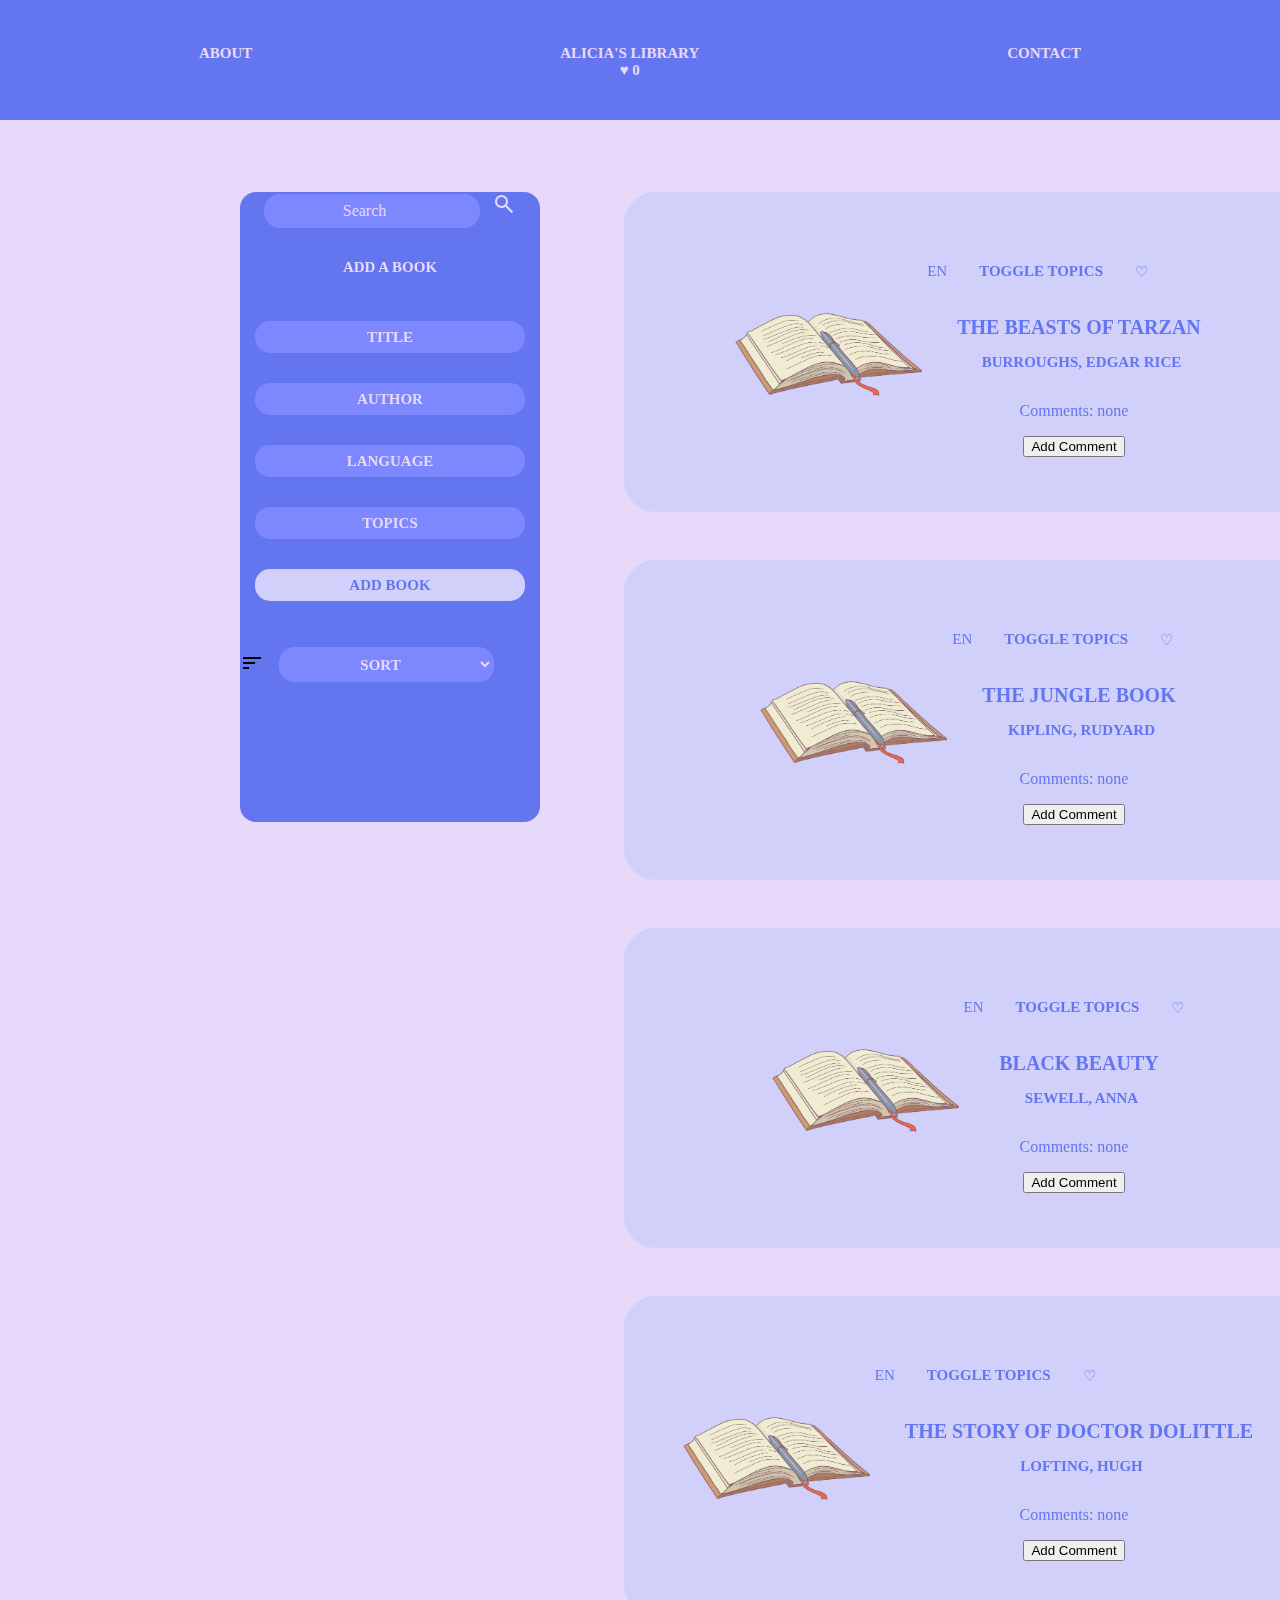
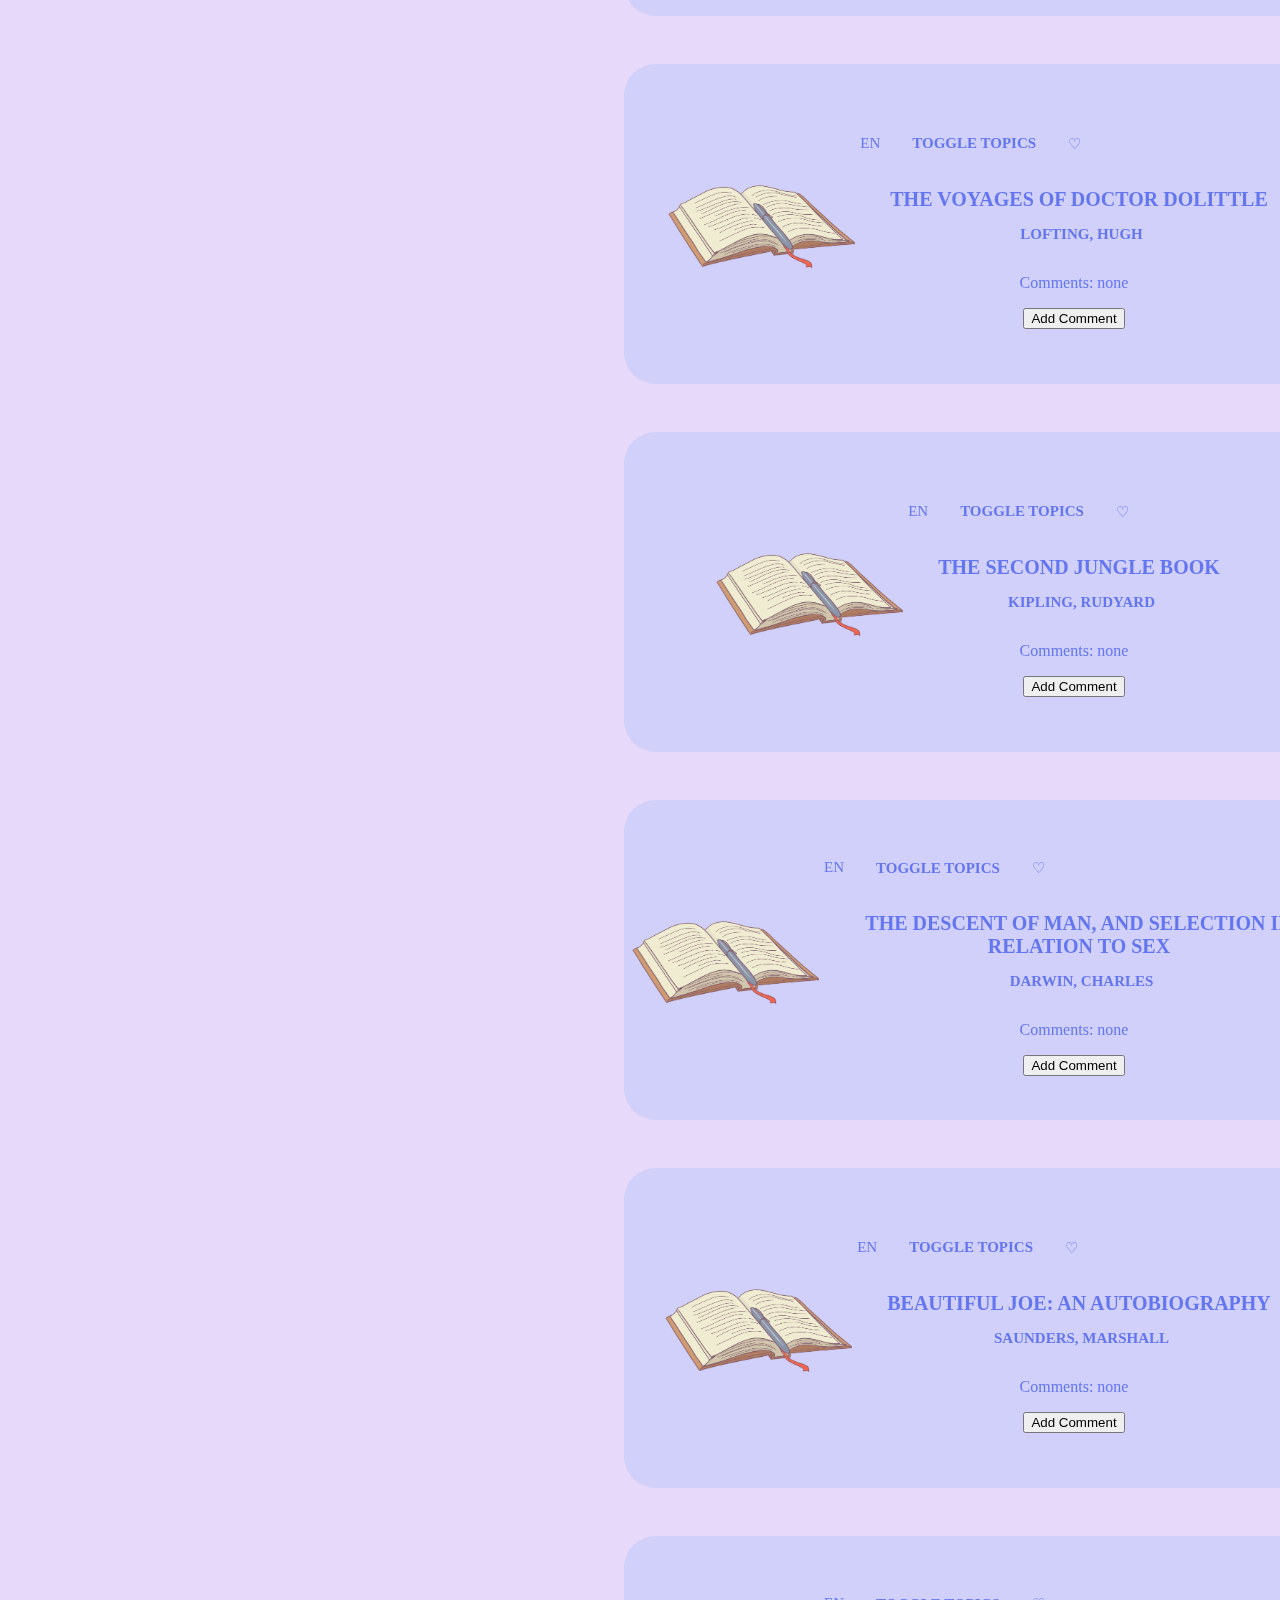
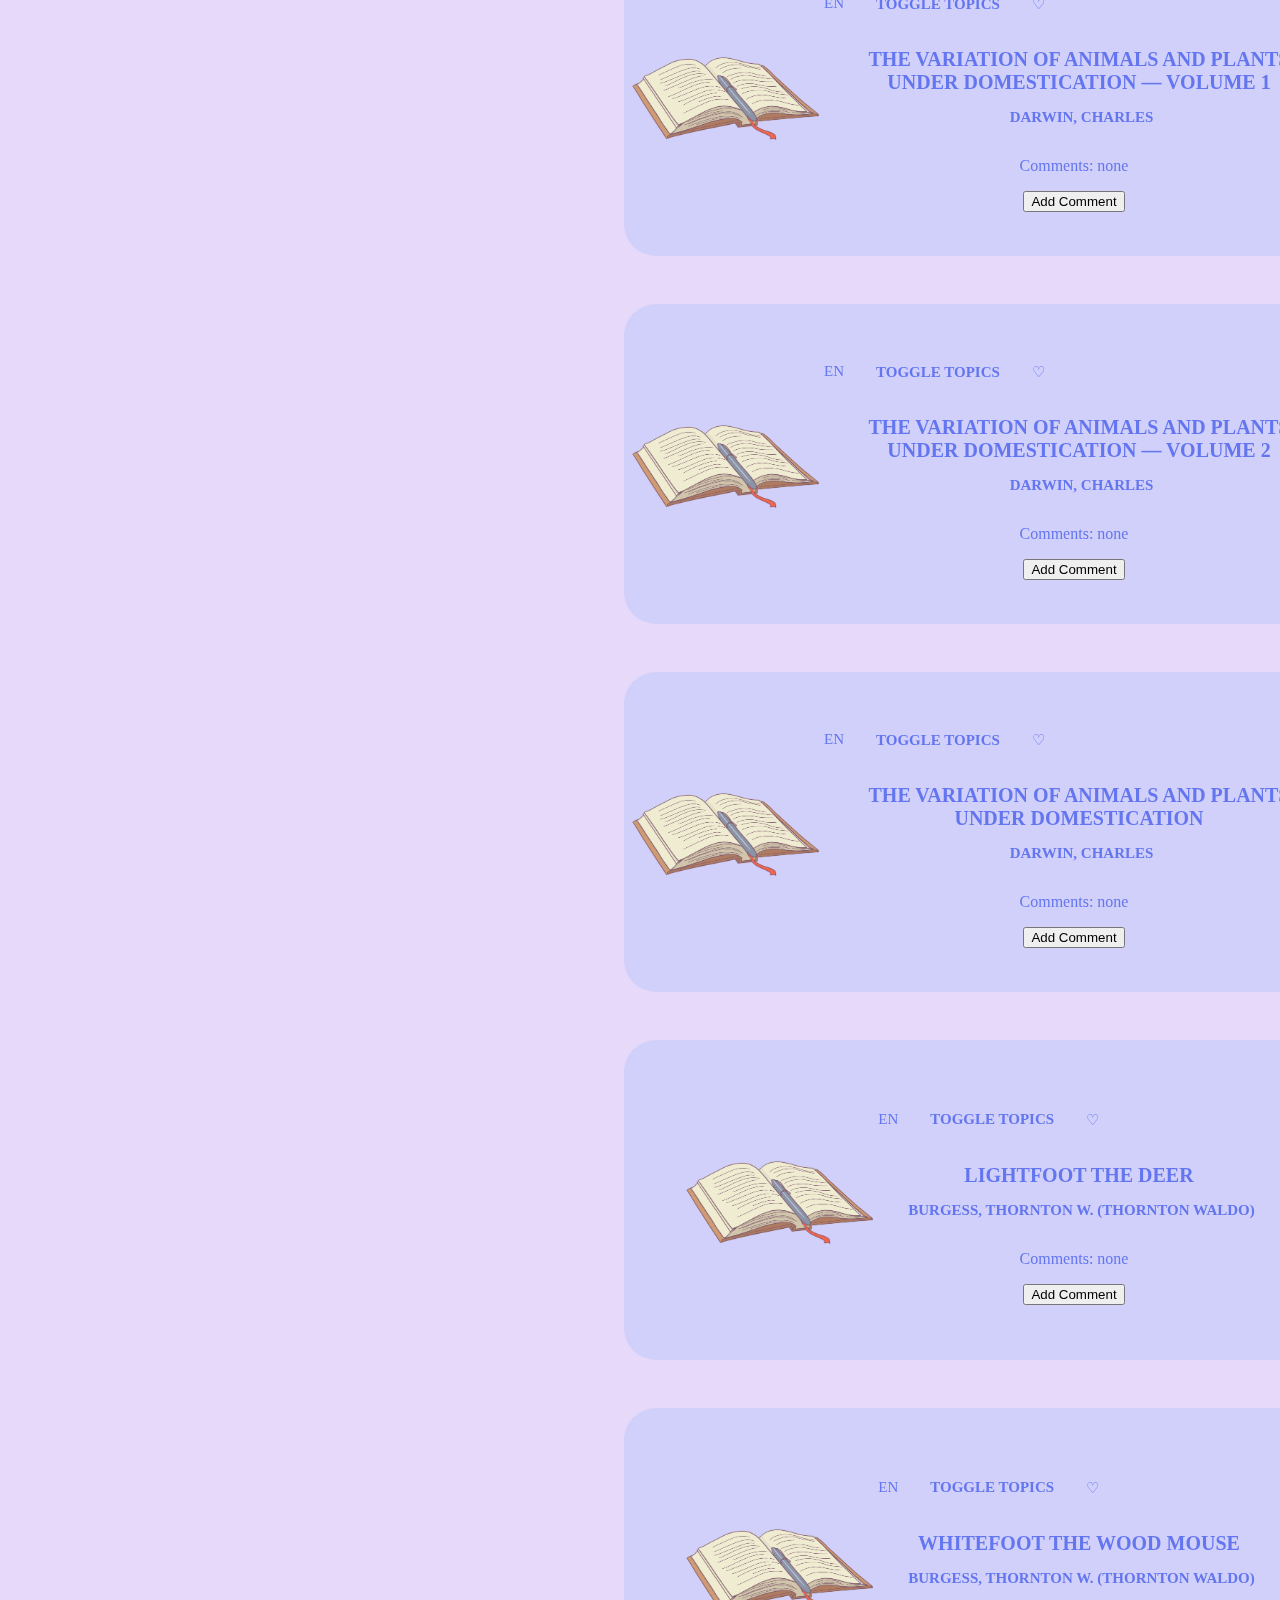
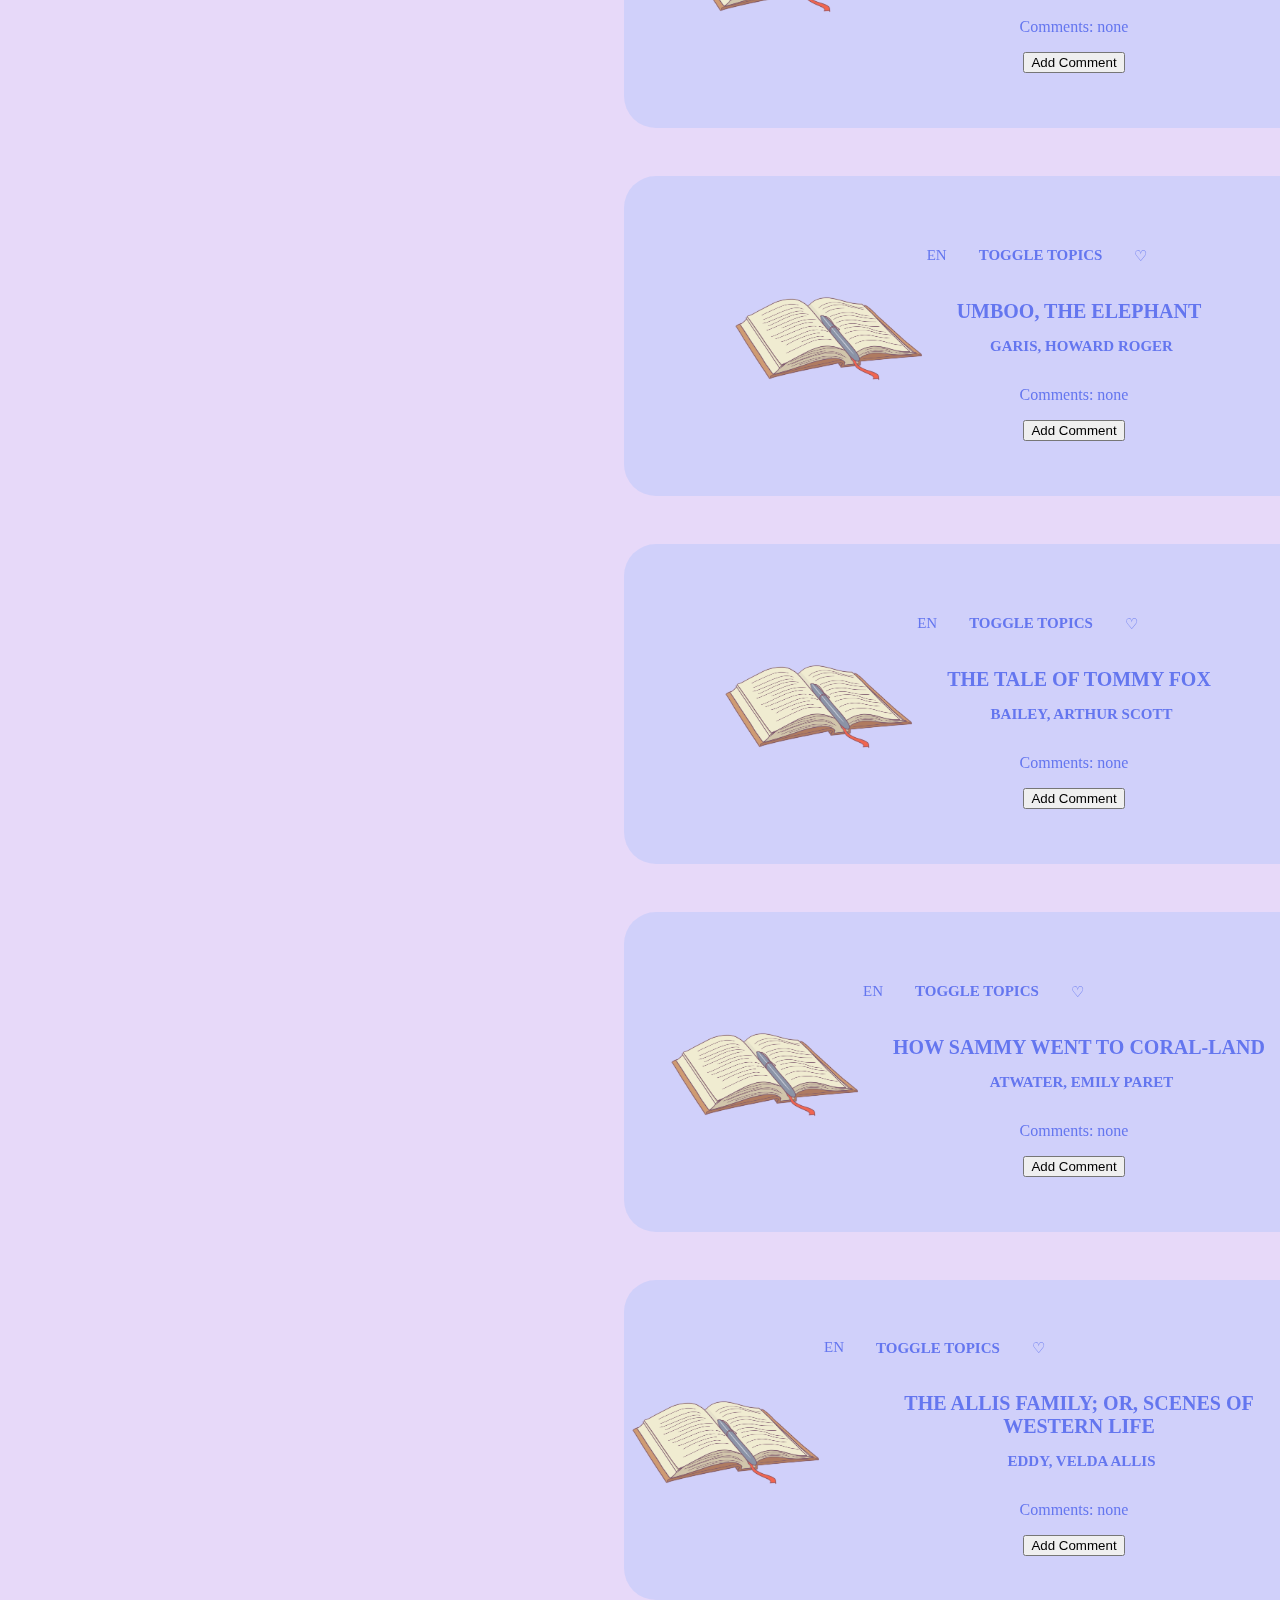
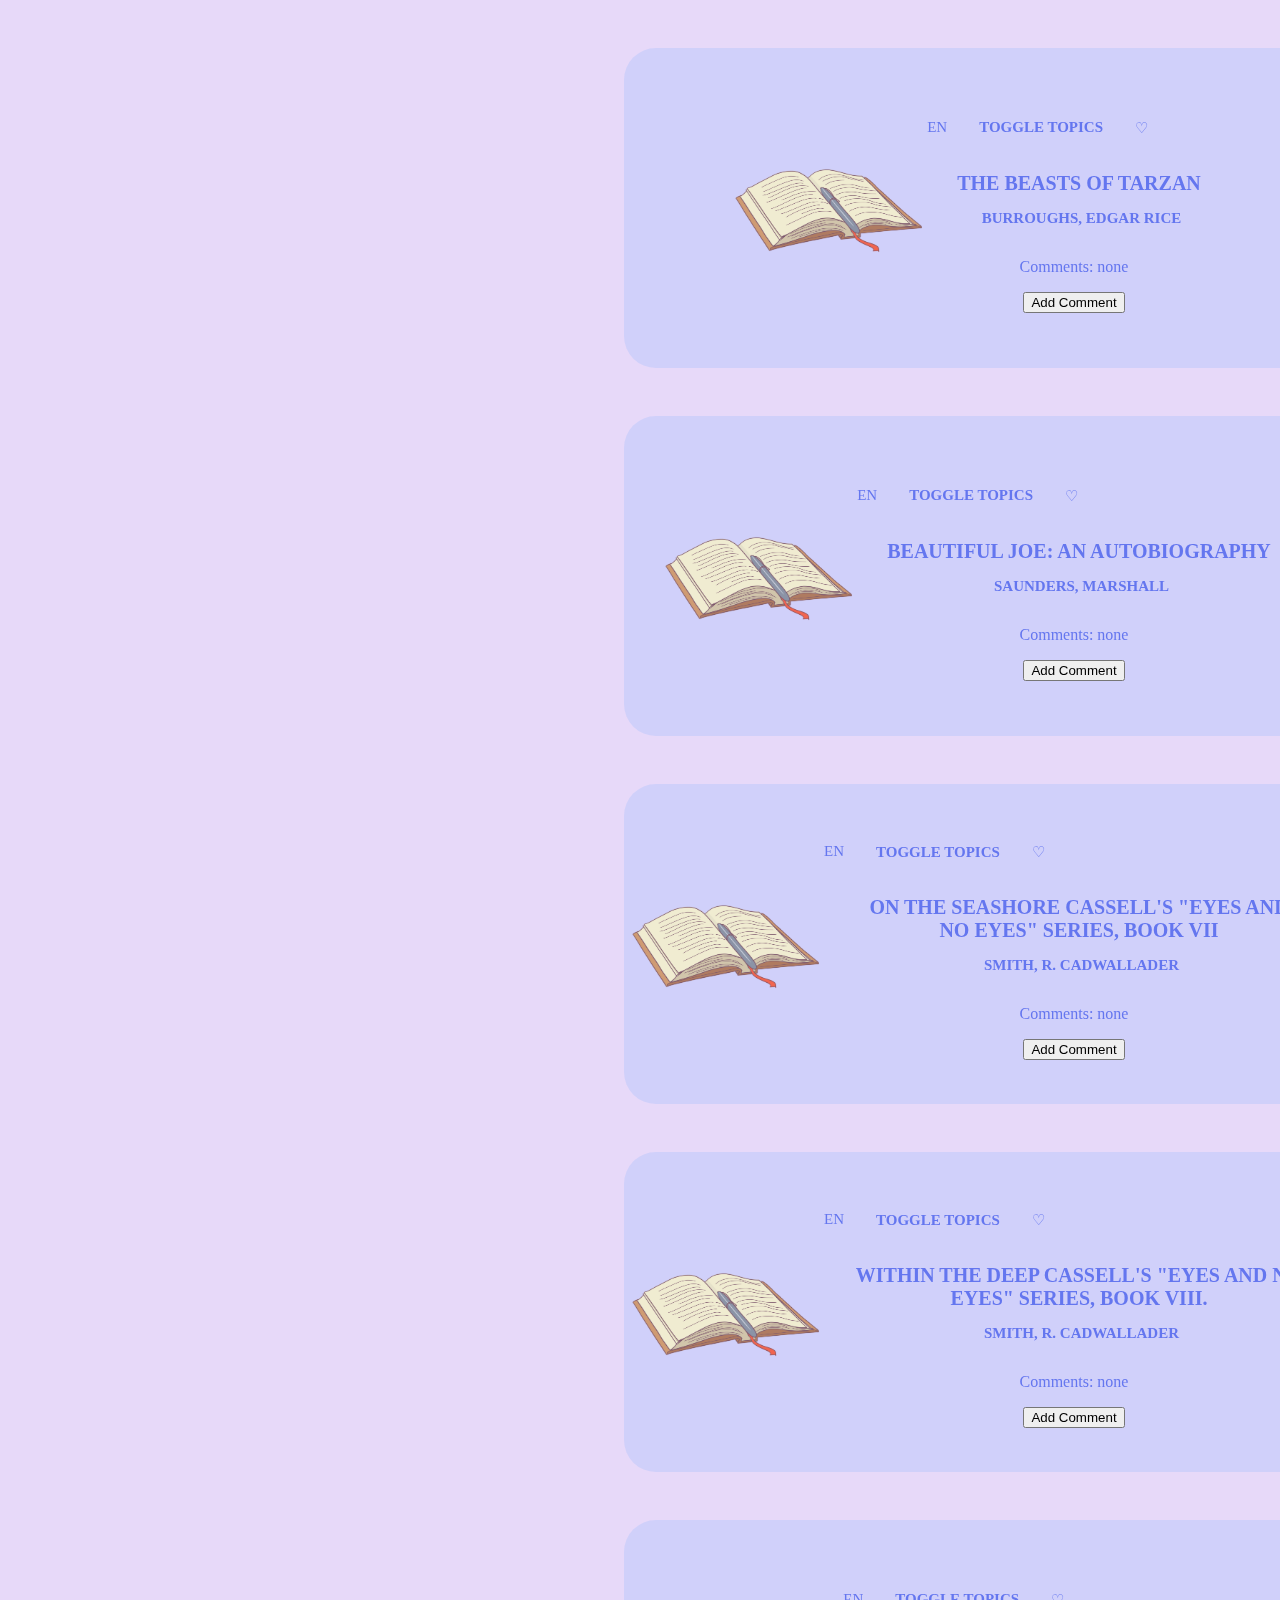
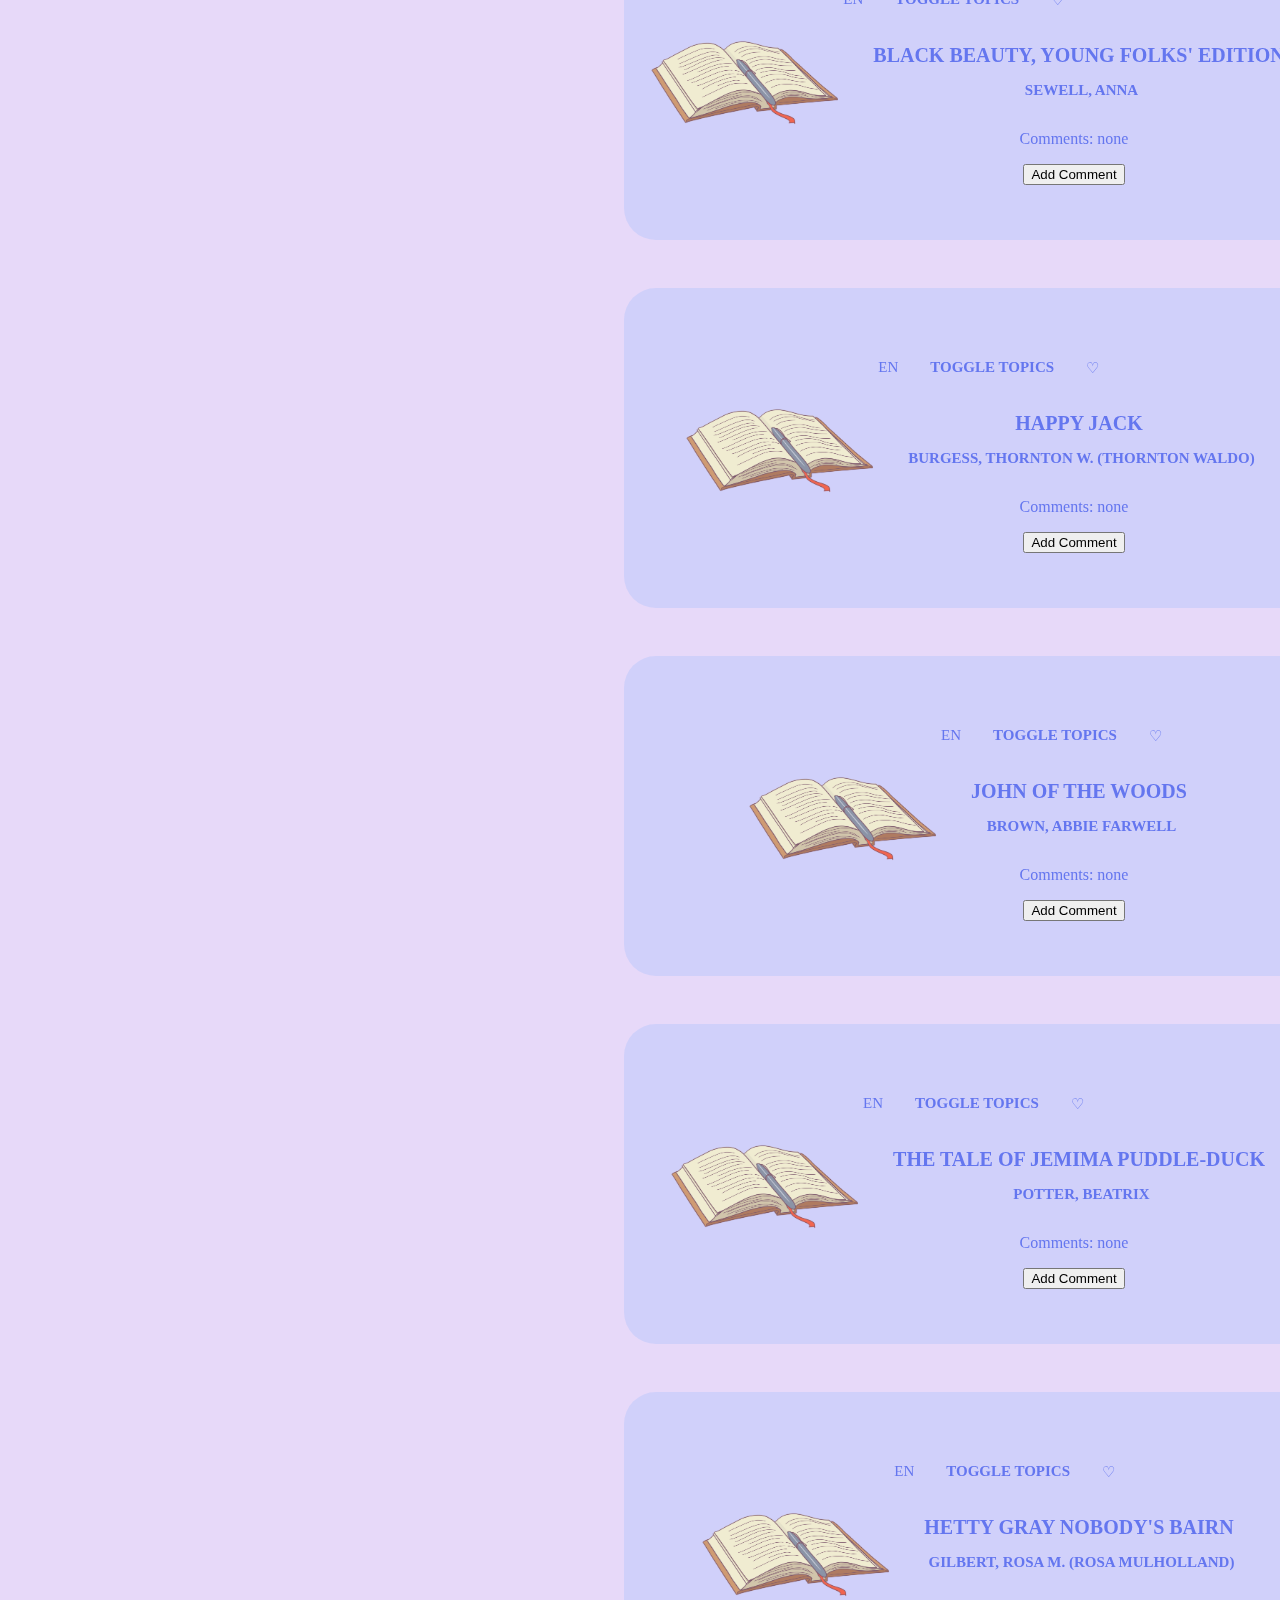
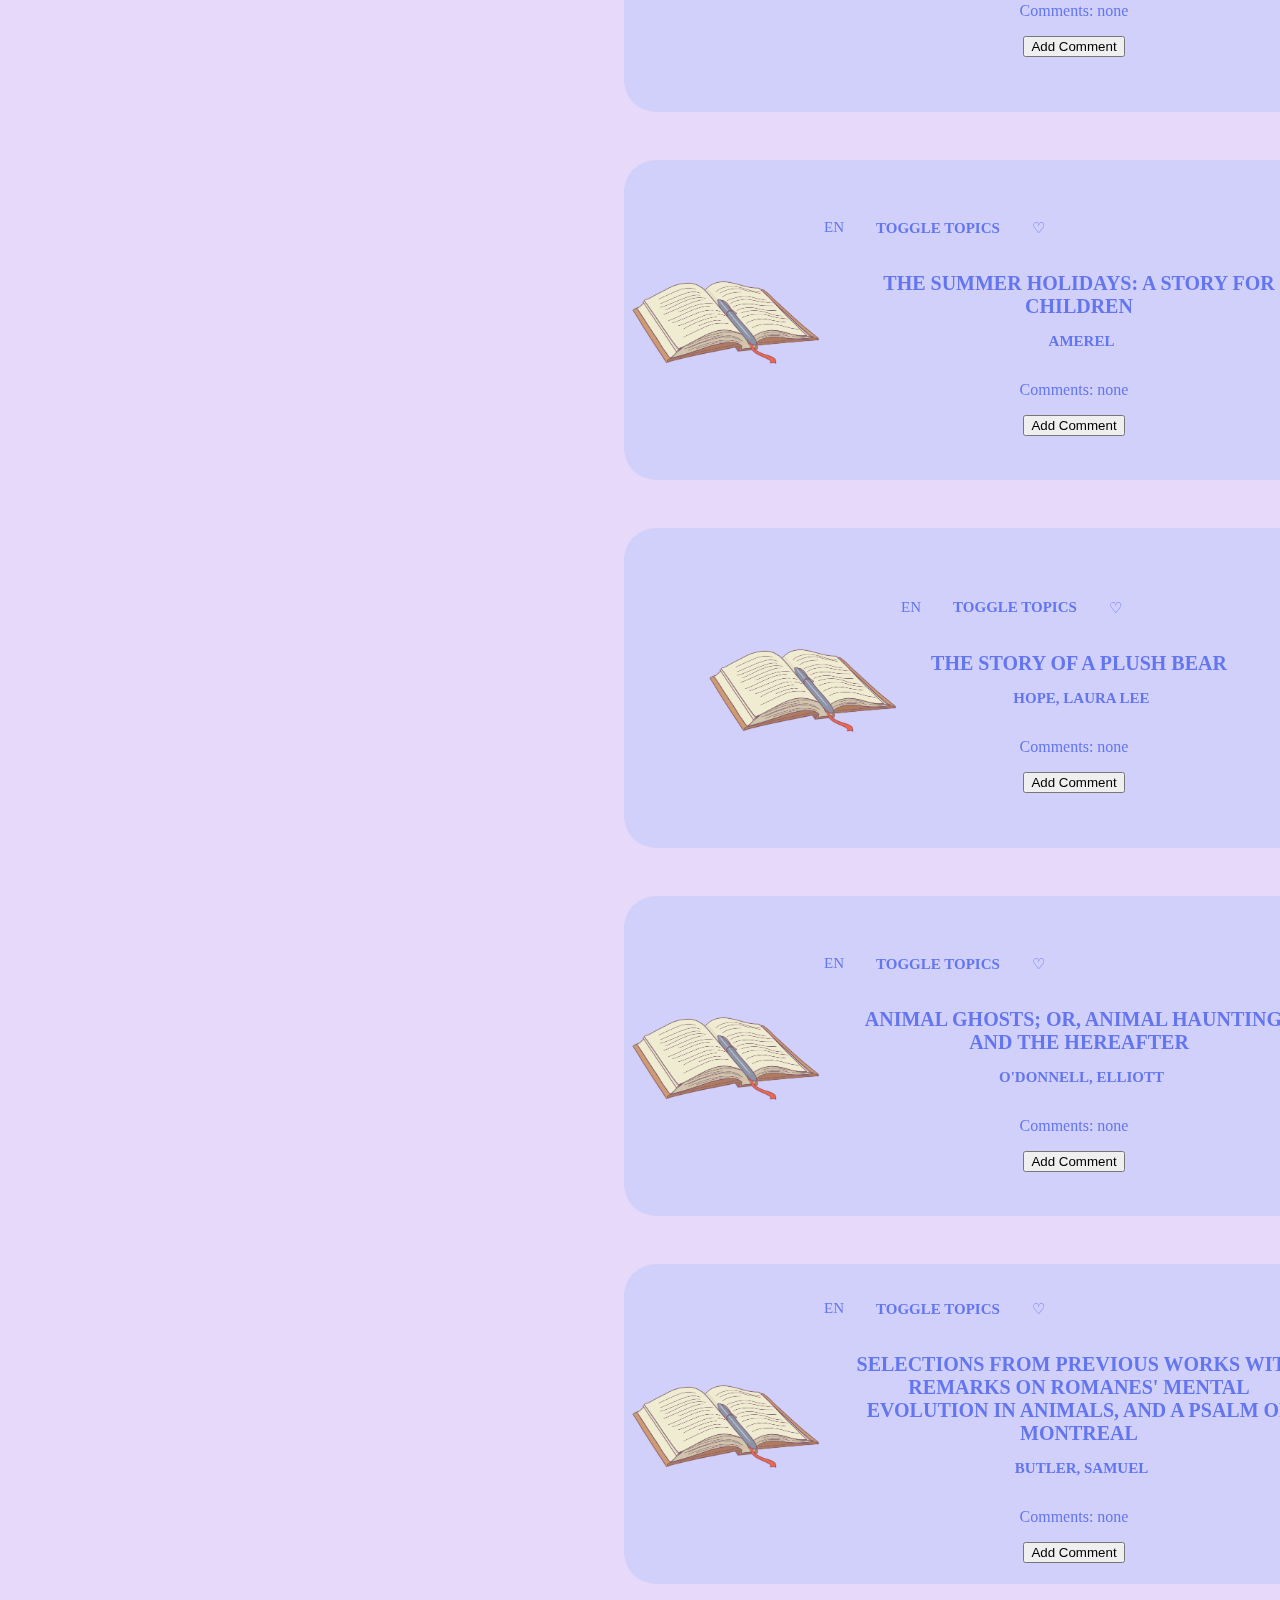
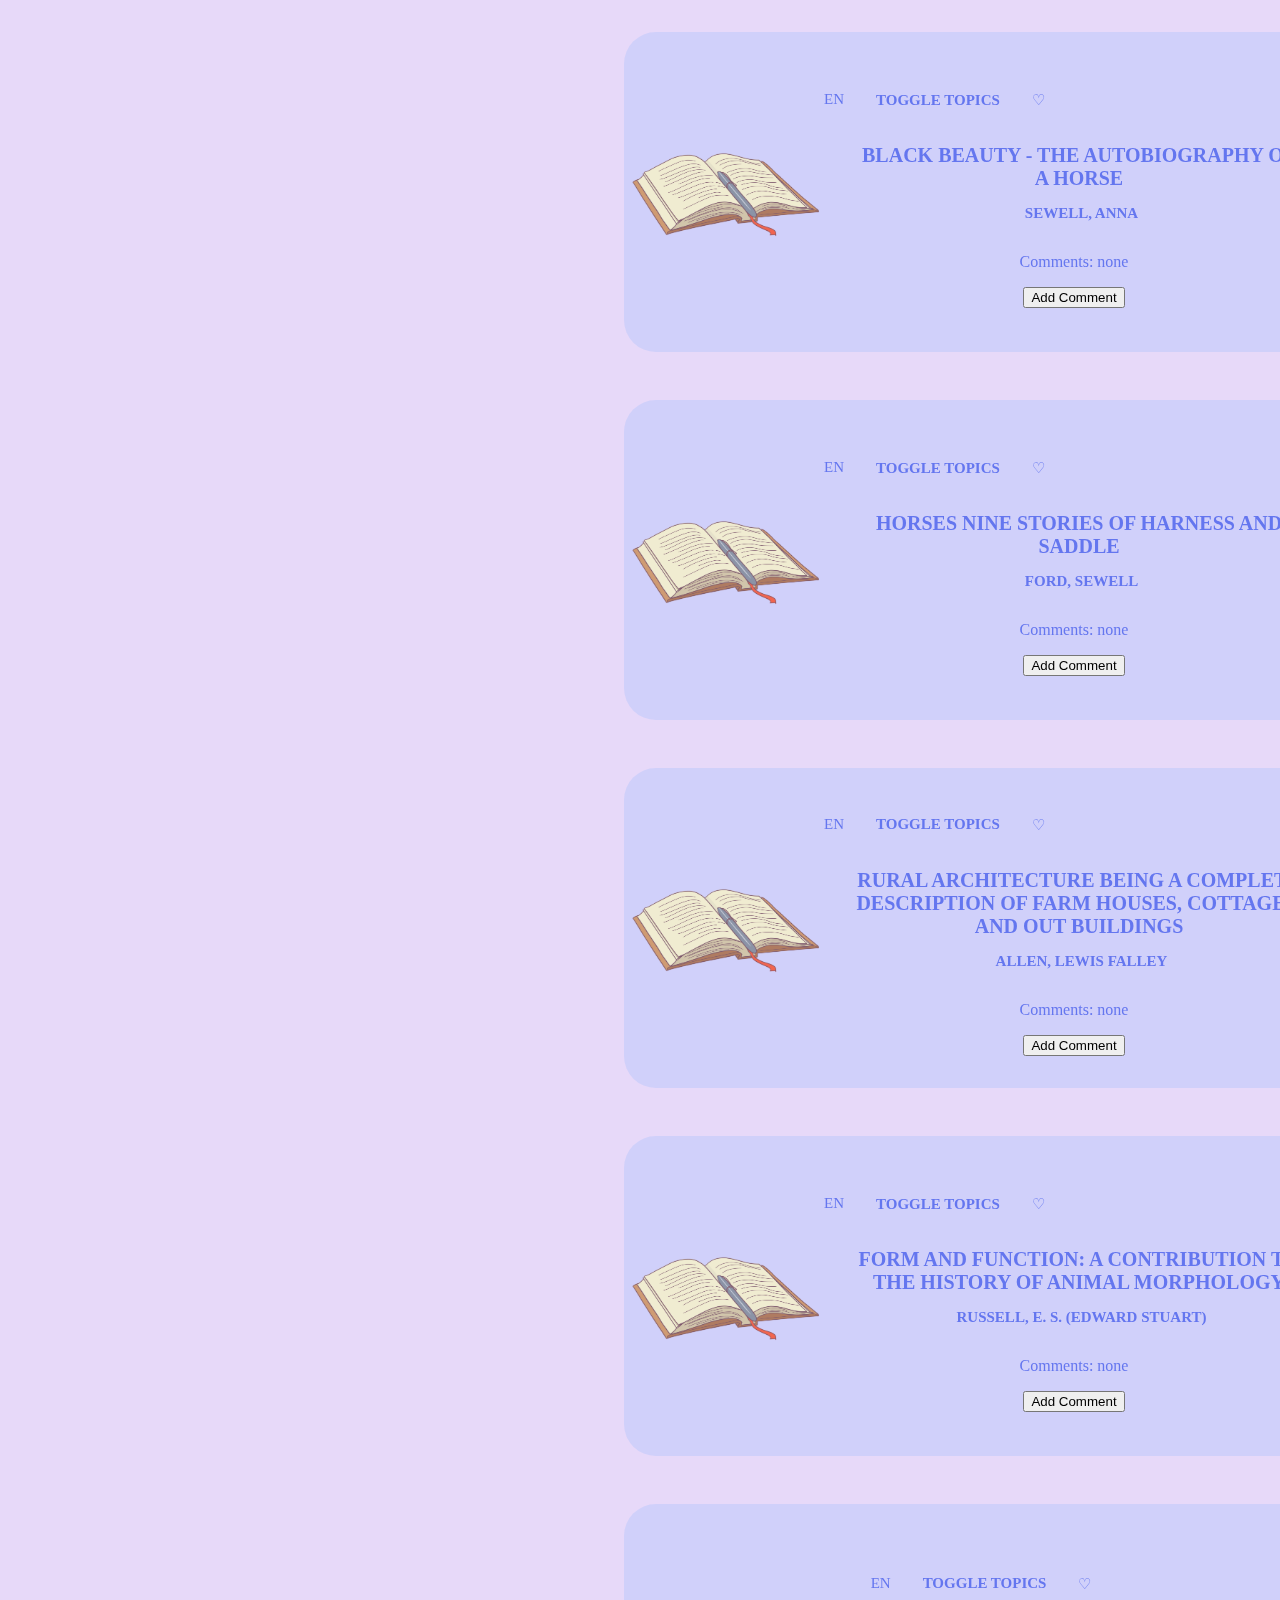
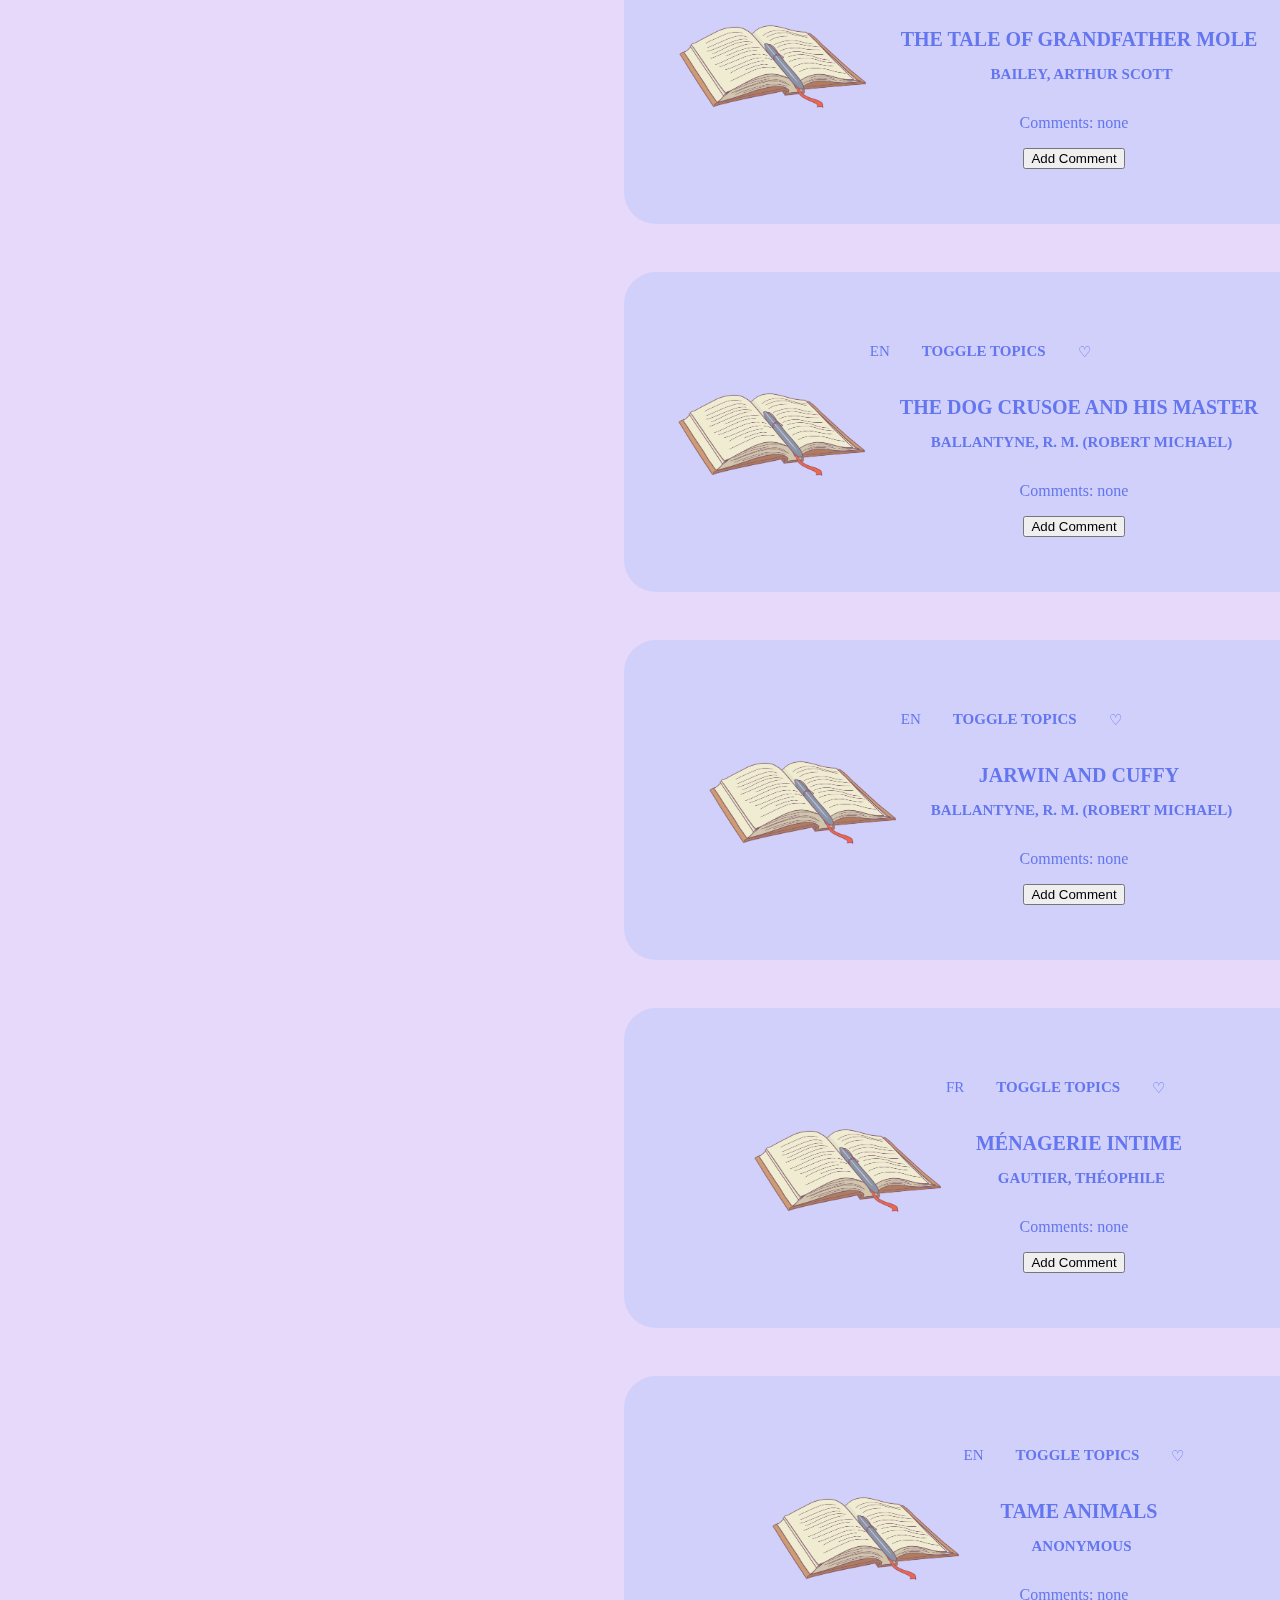
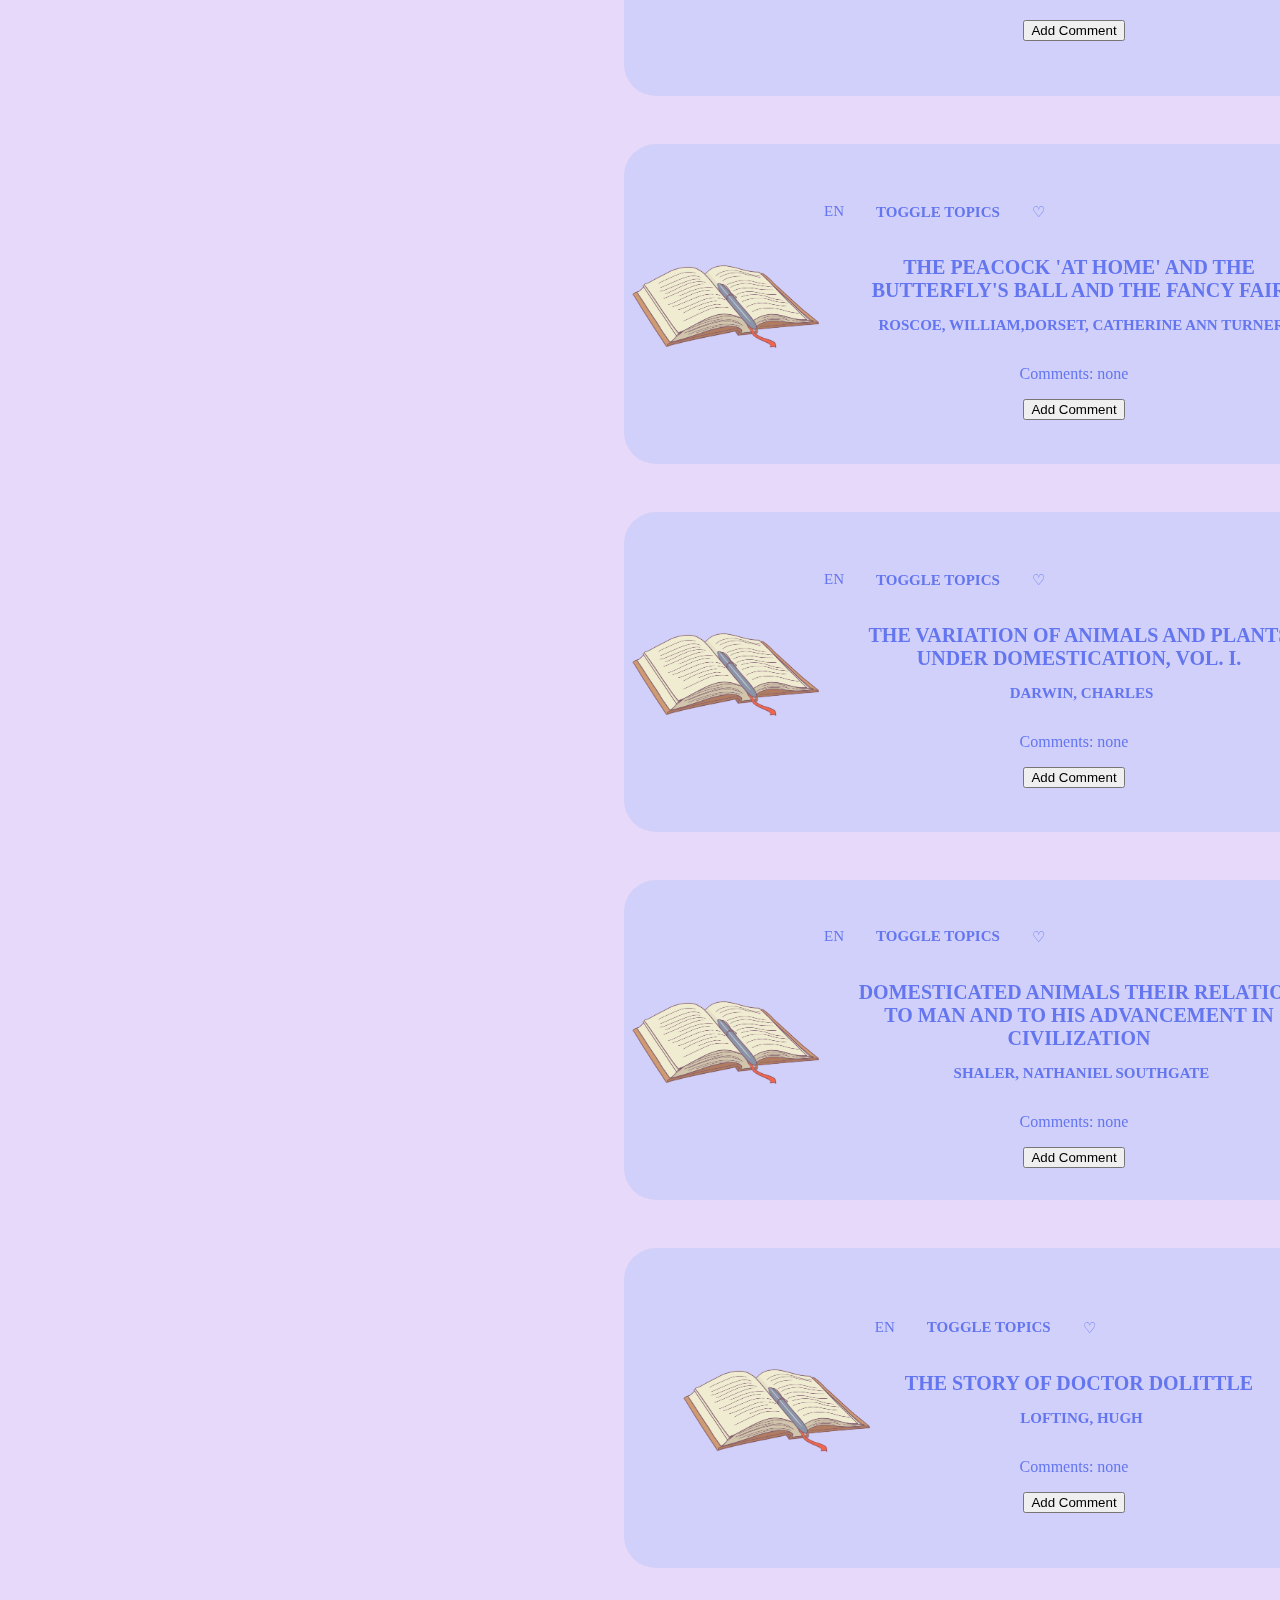
==== index.html @ ed8a8025 "Style add book section" ====
<!DOCTYPE html>
<html lang="en">
  <head>
    <meta charset="UTF-8" />
    <meta http-equiv="X-UA-Compatible" content="IE=edge" />
    <meta name="viewport" content="width=device-width, initial-scale=1.0" />
    <title>bookshelf-data</title>
    <link rel="stylesheet" href="style.css" />
    <link
      rel="stylesheet"
      href="https://fonts.googleapis.com/css2?family=Material+Symbols+Outlined:opsz,wght,FILL,GRAD@20..48,100..700,0..1,-50..200"
    />
    <link
      rel="stylesheet"
      href="https://fonts.googleapis.com/css2?family=Material+Symbols+Outlined:opsz,wght,FILL,GRAD@48,400,0,0"
    />
  </head>
  <body>
    <nav class="navbar">
      <!-- left nav sort button -->
      <a href="about.html">About</a>
      <!-- center nav title and favorite count -->
      <section class="center-nav">
        <a href="index.html" class="my-library">Alicia's Library </a>
        <span> ♥ <span class="fav-books-count">0</span></span>
      </section>
      <a href="contact.html">Contact</a>
      <!-- right nav search box -->
    </nav>
    <!-- book cards -->
    <section class="main-content">
      <section class="left-nav">
        <section class="search">
          <input type="search" placeholder="Search" class="search-input" />
          <button class="search-button">
            <span class="material-symbols-outlined"> search </span>
          </button>
        </section>
        <section class="add-book">
          <p class="add-book">Add a Book</p>
          <input type="text" class="add-title-input" name="title" placeholder="Title" required />

          <input type="text" class="add-author-input" name="author" placeholder="Author" required />
          <input
            type="text"
            class="add-language-input"
            name="language"
            placeholder="Language"
            required
          />
          <input type="text" class="add-topics-input" name="topics" placeholder="Topics" required />
          <button class="add-book-button">Add Book</button>
        </section>

        <section class="sort-container">
          <label for="sort-button"><span class="material-symbols-outlined"> sort </span></label>
          <select name="sort" class="sort-dropdown">
            <option value="">sort</option>
            <option class="ascending-title" value="ascending-title">Title (A to Z)</option>
            <option class="descending-title" value="descending-title">Title (Z to A)</option>
            <option class="ascending-author" value="ascending-author">Author (A to Z)</option>
            <option class="descending-author" value="descending-author">Author (Z to A)</option>
            <option class="sort-by-most-topics" value="sort-by-most-topics">
              Sort by most topics
            </option>
            <option class="sort-by-least-topics" value="sort-by-least-topics">
              Sort by least topics
            </option>
          </select>
        </section>
      </section>
      <main class="book-list"></main>
    </section>
    <!-- scripts -->
    <script src="js/book-data.js"></script>
    <script src="js/create-books.js"></script>
    <script src="js/add-book.js"></script>
    <script src="js/search.js"></script>
    <script src="js/sort.js"></script>
    <script src="js/nav-favorite.js"></script>
    <script src="index.js"></script>
  </body>
</html>
---- style.css ----
/* general */

* {
  box-sizing: border-box;
}

html,
body {
  height: 100%;
  width: 100%;
  margin: 0;
  background-color: rgb(231, 217, 249);
}

main {
  margin-top: 8em;
  margin-left: 15em;
  margin-right: 15em;
  color: rgb(100, 118, 239);
  font-family: Raleway;
}

a {
  text-decoration: none;
  color: inherit;
}

/* ------------------------- */

/* navbar */

.navbar {
  display: flex;
  justify-content: space-around;
  position: fixed;
  top: 0;
  right: 0;
  left: 0;
  height: 8em;
  z-index: 1;
  padding: 3em;

  color: rgb(231, 217, 249);
  background-color: rgb(100, 118, 239);
  font-family: Raleway;
  font-weight: 600;
  font-size: 15px;
  text-transform: uppercase;
}

.add-book {
  display: flex;
  flex-direction: column;
  font-family: Raleway;
  font-weight: 600;
  font-size: 15px;
  text-transform: uppercase;
  color: rgb(231, 217, 249);
  /* background-color: rgb(100, 118, 239);
  border-radius: 1em; */
  padding-bottom: 1em;
}

.add-title-input,
.add-author-input,
.add-language-input,
.add-topics-input {
  all: unset;
  margin-right: 0.5em;
  padding: 0.5em;
  margin: 1em;
  color: #fff5fa;
  background-color: rgb(125, 136, 255);
  font-family: Raleway;
  font-weight: 600;
  font-size: 15px;
  text-transform: uppercase;

  border-radius: 1em;
}

.add-book-button {
  all: unset;
  color: rgb(100, 118, 239);
  /* background-color: rgb(100, 118, 239); */
  background-color: rgb(208, 208, 250);
  border-radius: 1em;
  padding: 0.5em;
  padding-left: 3em;
  padding-right: 3em;
  margin: 1em;

  font-family: Raleway;
  font-weight: 600;
  font-size: 15px;
  text-transform: uppercase;
}

/* left nav / sort */

.sort-container {
  display: flex;
  flex-direction: row;
  align-items: center;
}

.sort-button {
  color: rgb(231, 217, 249);
  font-family: Raleway;
  font-size: 15px;
  text-transform: uppercase;
}

.sort-dropdown {
  margin-left: 15px;
  padding: 0.5em;
  border-radius: 1em;
  text-align: center;

  color: rgb(231, 217, 249);
  background-color: rgb(125, 136, 255);
  border: 1px solid rgb(125, 136, 255);
  font-family: Raleway;
  font-weight: 600;
  font-size: 15px;
  text-transform: uppercase;
}

/* center nav / favorite books count */

.center-nav {
  display: flex;
  flex-direction: column;
  align-items: center;
}

/* right nav / search  */

.search-input {
  all: unset;
  margin-right: 0.5em;
  padding: 0.5em;

  background-color: rgb(125, 136, 255);
  color: rgb(231, 217, 249);
  text-align: center;
  border-radius: 1em;
}

::placeholder {
  color: rgb(231, 217, 249);
  text-align: center;
  /* padding-left: 15px; */
}

.search-button {
  all: unset;

  color: rgb(231, 217, 249);
  background-color: rgb(100, 118, 239);
  font-family: Raleway;
  font-weight: 600;
  font-size: 15px;
  text-transform: uppercase;
}

/* ------------------------- */

.main-content {
  display: flex;
  justify-content: center;
  margin-top: 8em;
  padding-left: 1em;
}

.left-nav {
  display: flex;
  position: fixed;
  left: 15em;

  flex-direction: column;
  /* background-color: red; */
  /* background-color: rgb(100, 118, 239); */
  text-align: center;
  gap: 1em;
  /* background-color: rgb(230, 230, 249); */
  border-radius: 1em;
  margin-top: 4em;
  margin-bottom: 4em;
  flex: 1;
  width: 300px;
  /* max-width: 300px; */
  height: 70%;
  background-color: rgb(100, 118, 239);
  border-radius: 1em;
}

/* book cards */

.book-list {
  display: flex;
  position: relative;
  left: 35em;
  /* position: fixed; */
  flex-direction: column;
  /* align-items: center; */
  /* justify-content: center; */
  gap: 3em;
  margin-bottom: 10em;
  margin-top: 4em;
  margin-left: 3em;
  padding-right: 3em;
  flex: 3;
}

.book-card {
  display: flex;
  flex-direction: row;
  justify-content: center;
  align-items: center;
  width: 700px;
  height: 320px;
  background-color: rgb(208, 208, 250);
  border-radius: 2em;
  padding-top: 2em;
  padding-bottom: 2em;
}

/* book card nav */

.card-nav {
  display: flex;
  gap: 2em;
}

.book-language {
  max-width: 70px;
  border-radius: 8px;
  font-weight: 600px;
  font-size: 15px;
  text-transform: uppercase;
}

.toggle-topics {
  all: unset;

  color: rgb(100, 118, 239);
  text-align: center;
  text-transform: uppercase;
  font-weight: 800;
  font-size: 15px;
  text-transform: uppercase;
}

.fav-book-heart-button {
  max-width: 70px;
  border-radius: 8px;
  font-weight: 800px;
  font-size: 15px;
  text-transform: uppercase;
}

/* book card body */

.card-body {
  display: flex;
  flex-direction: column;
  align-items: center;
}

.book-image {
  max-width: 200px;
}

.book-title {
  margin-bottom: 0px;
  padding-left: 30px;
  padding-right: 1em;

  font-weight: 800;
  font-size: 20px;
  text-transform: uppercase;
  text-align: center;
}

.book-author {
  padding-left: 30px;
  padding-right: 1em;

  font-weight: 600;
  font-size: 15px;
  text-transform: uppercase;
  text-align: center;
}

.book-genre {
  display: flex;
  align-items: center;
  height: 100%;
  justify-content: center;

  text-align: center;
  font-weight: 600;
  font-size: 15px;
}

/* pages */

.lorem-container {
  display: flex;
  flex-direction: column;
  justify-content: center;
  align-items: center;
  font-family: Raleway;
  color: rgb(100, 118, 239);
  background-color: rgb(230, 230, 249);
  border-radius: 1em;
  width: 800px;
  height: 300px;
  font-weight: 600;
  font-size: 15px;
  text-transform: uppercase;
  margin: 8em;
}

.navigation-title {
  padding-left: 2em;
}
.lorem-text {
  display: flex;
  align-items: center;
  justify-content: center;
  padding: 2em;
}
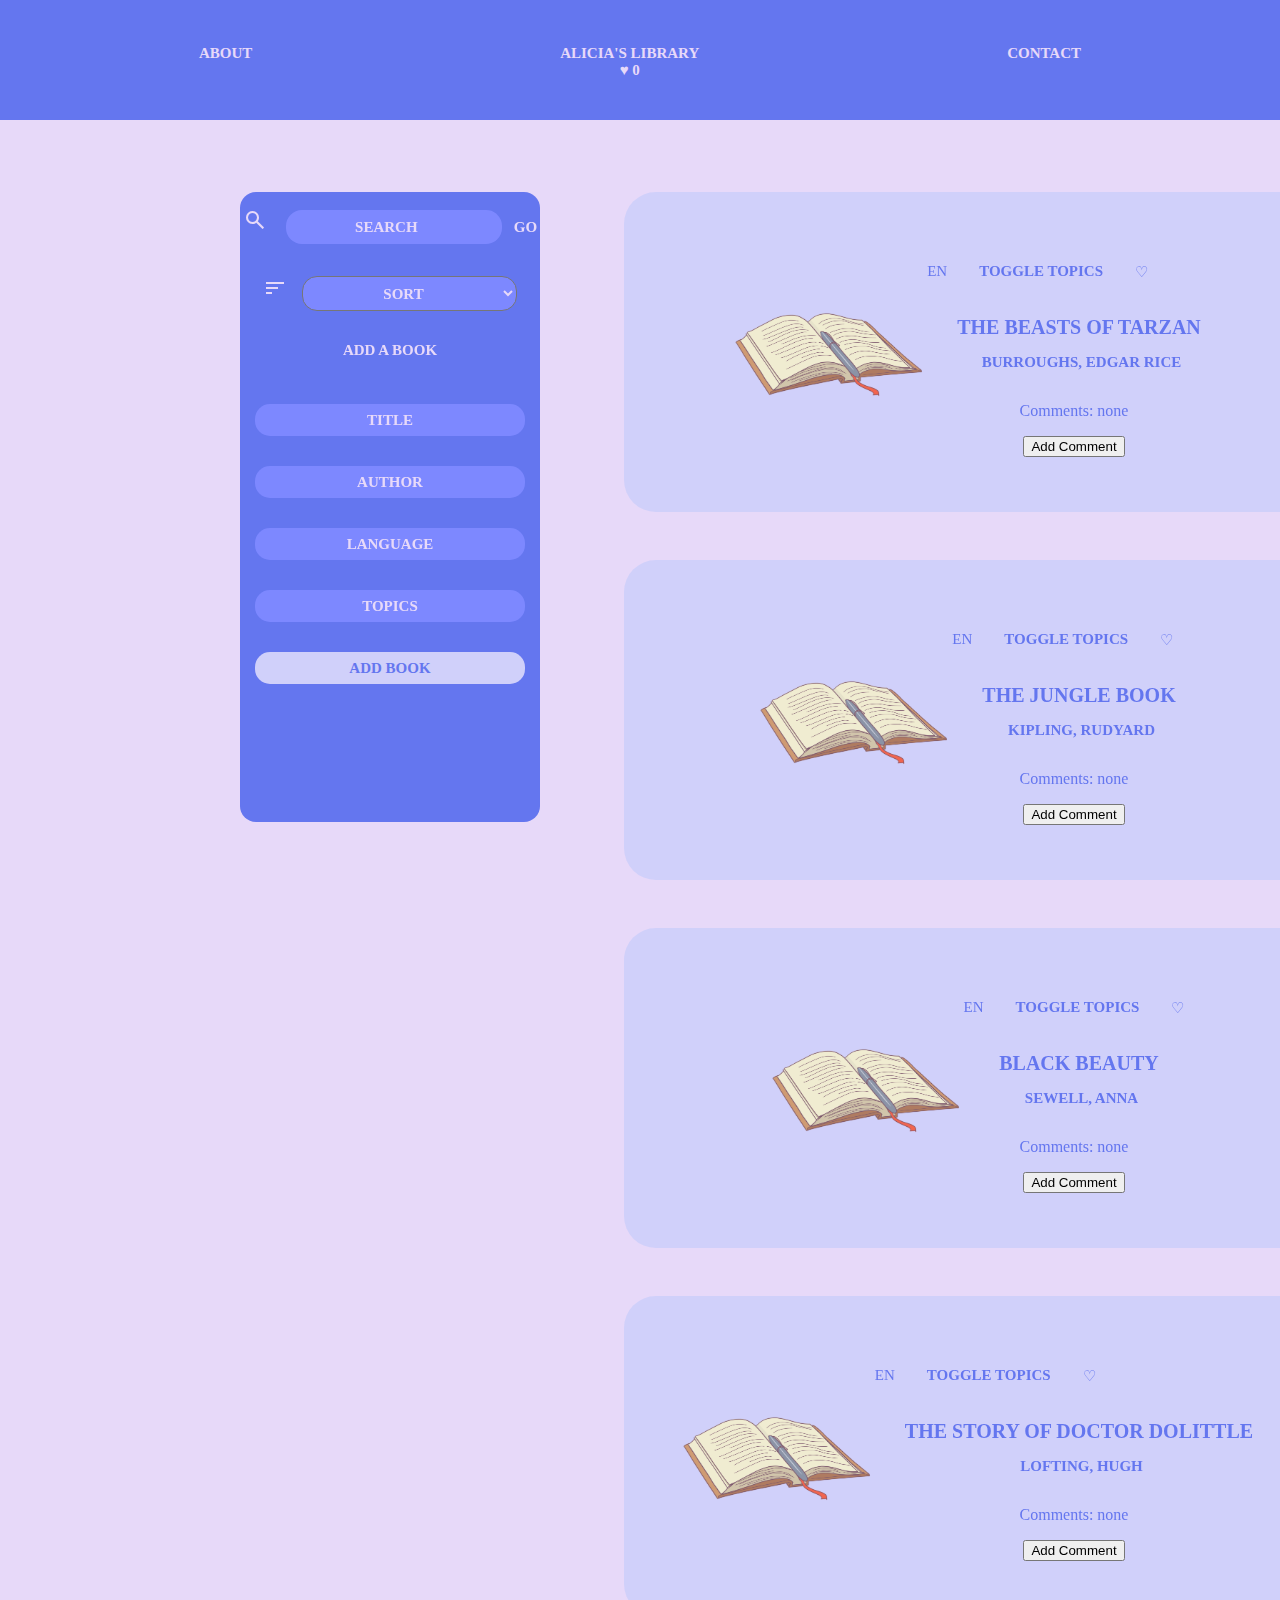
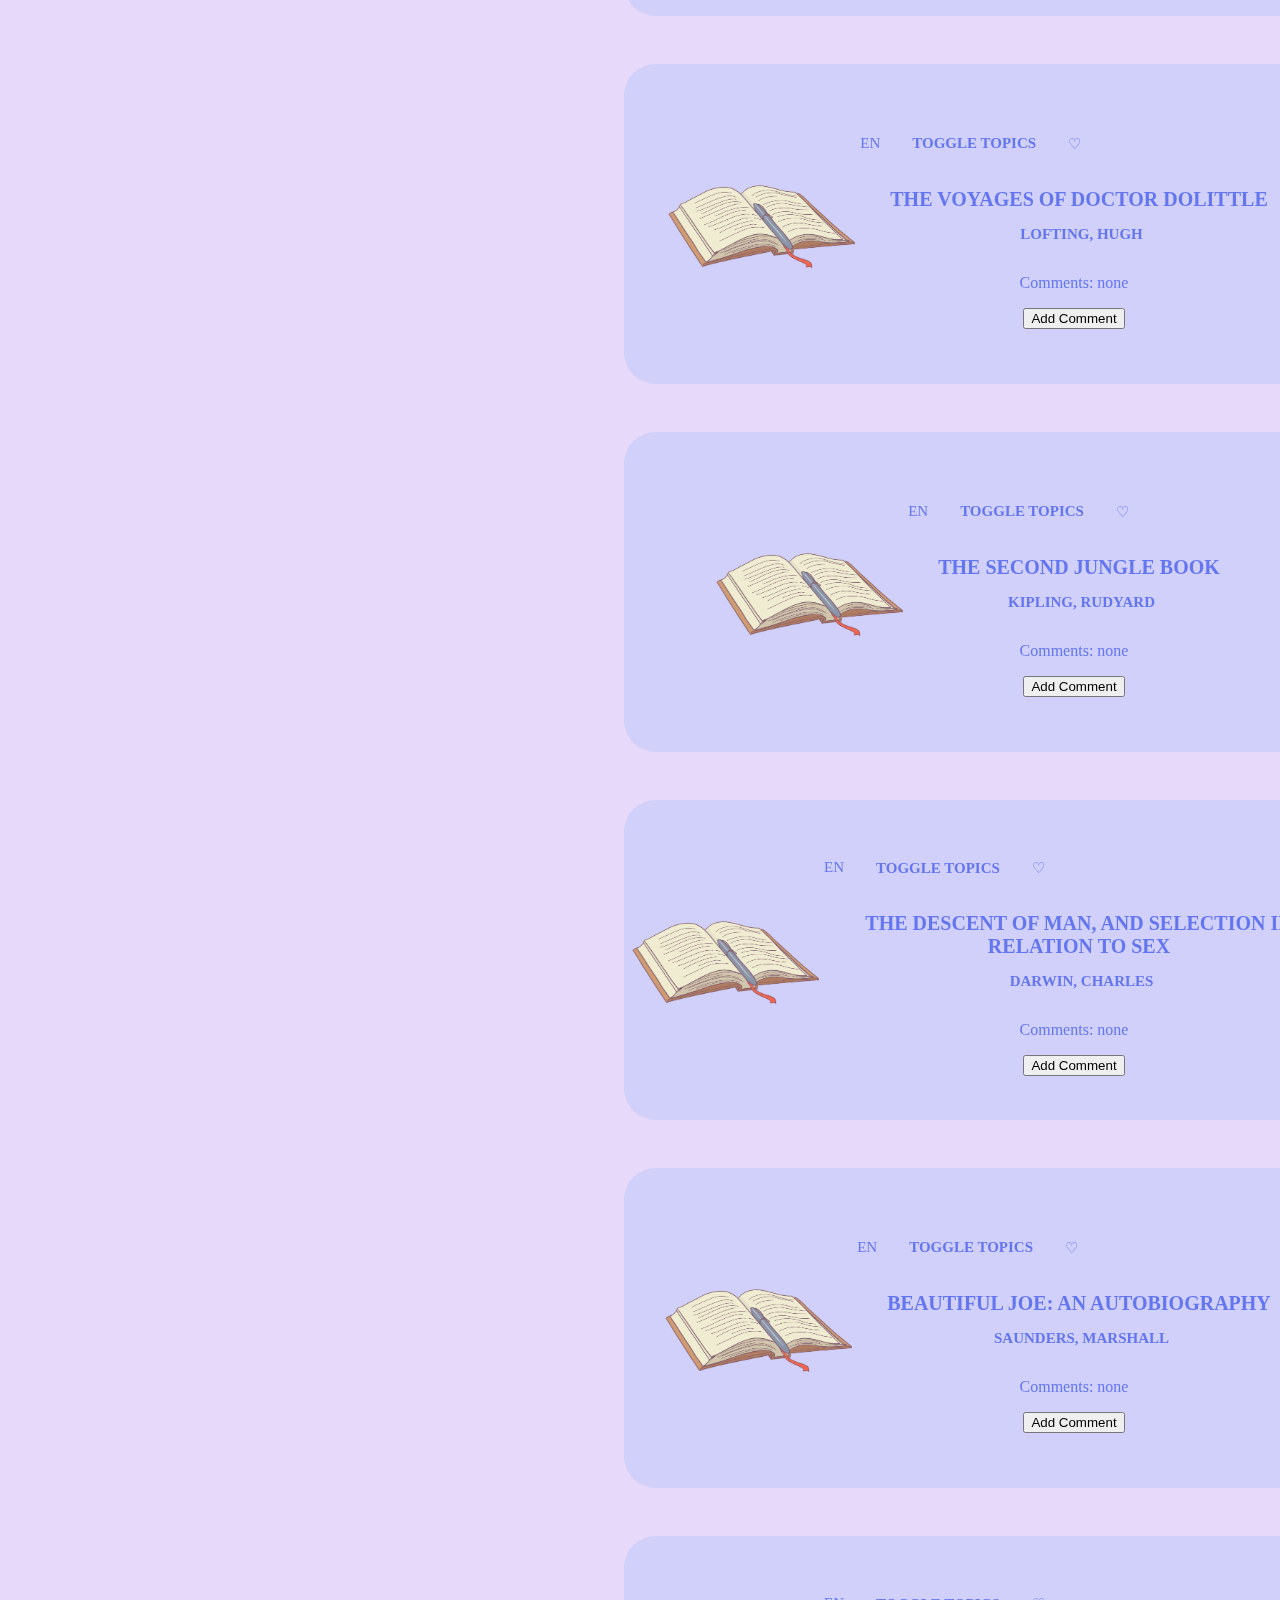
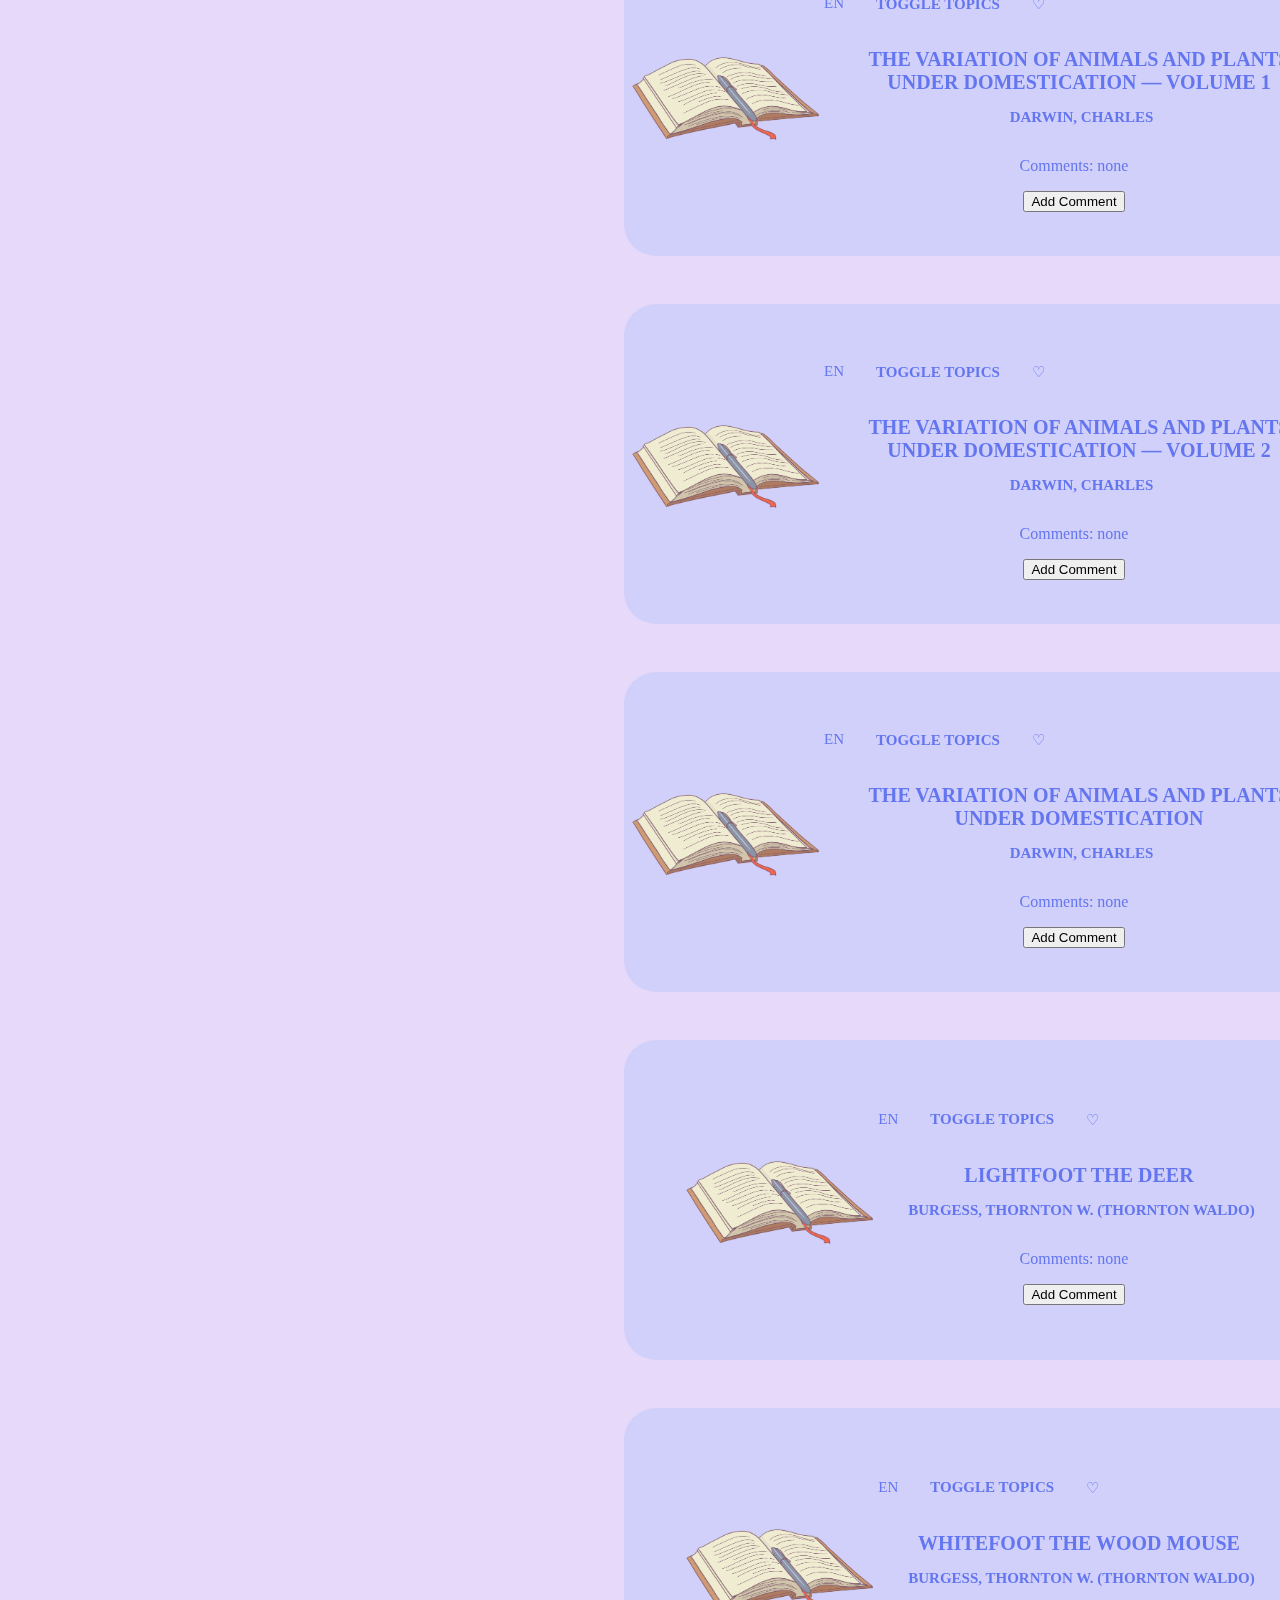
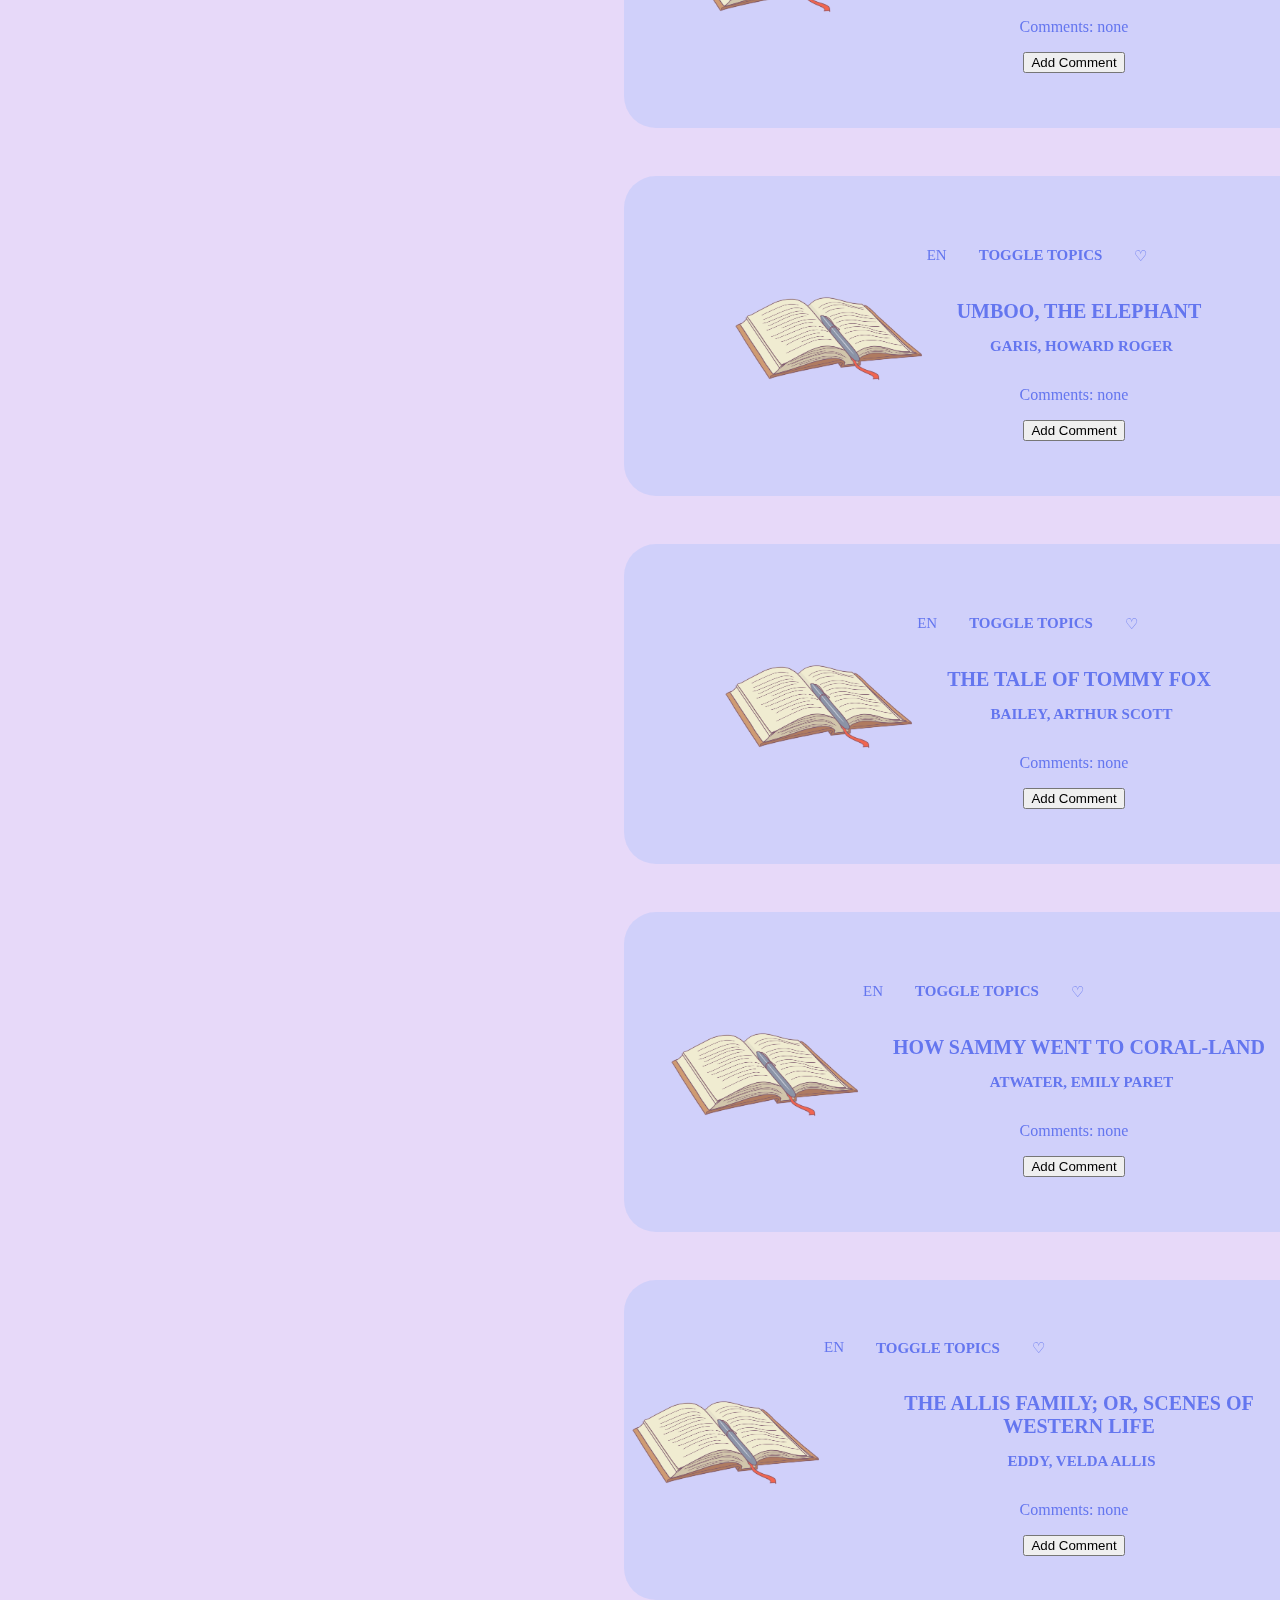
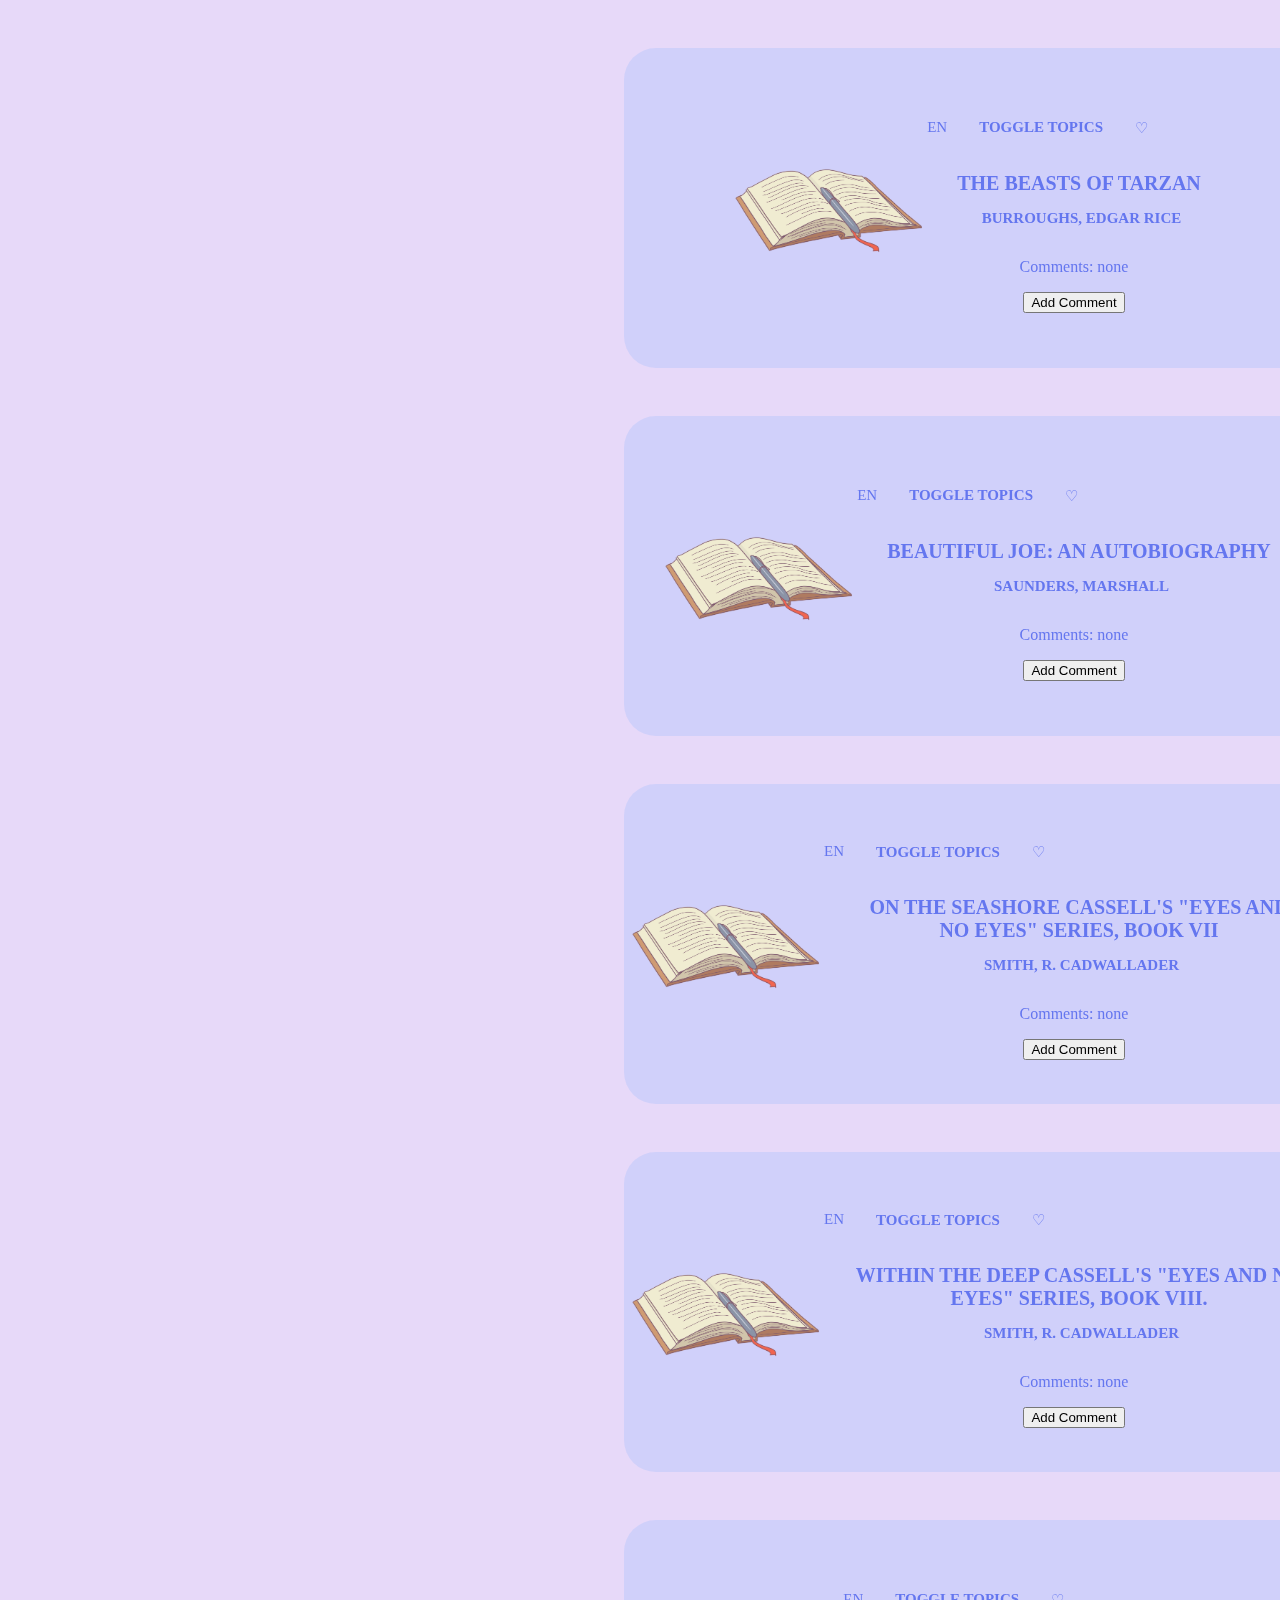
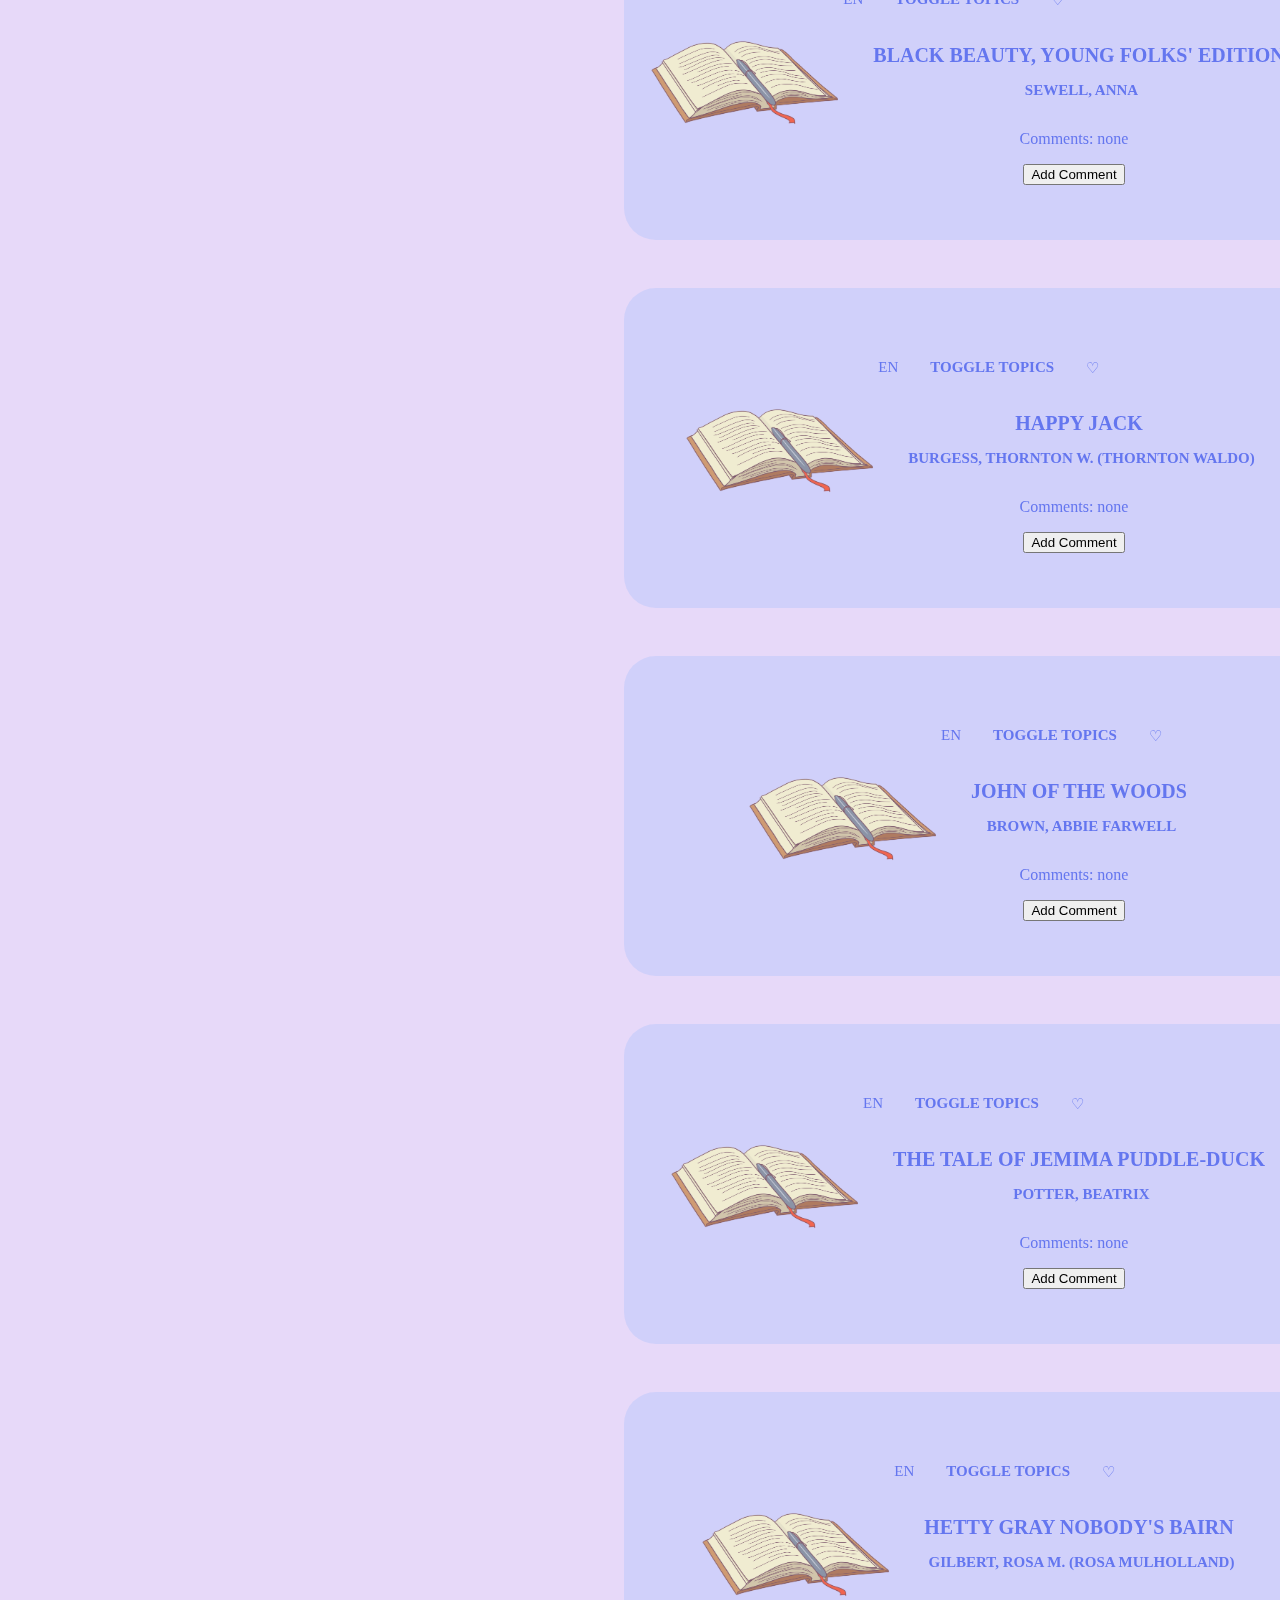
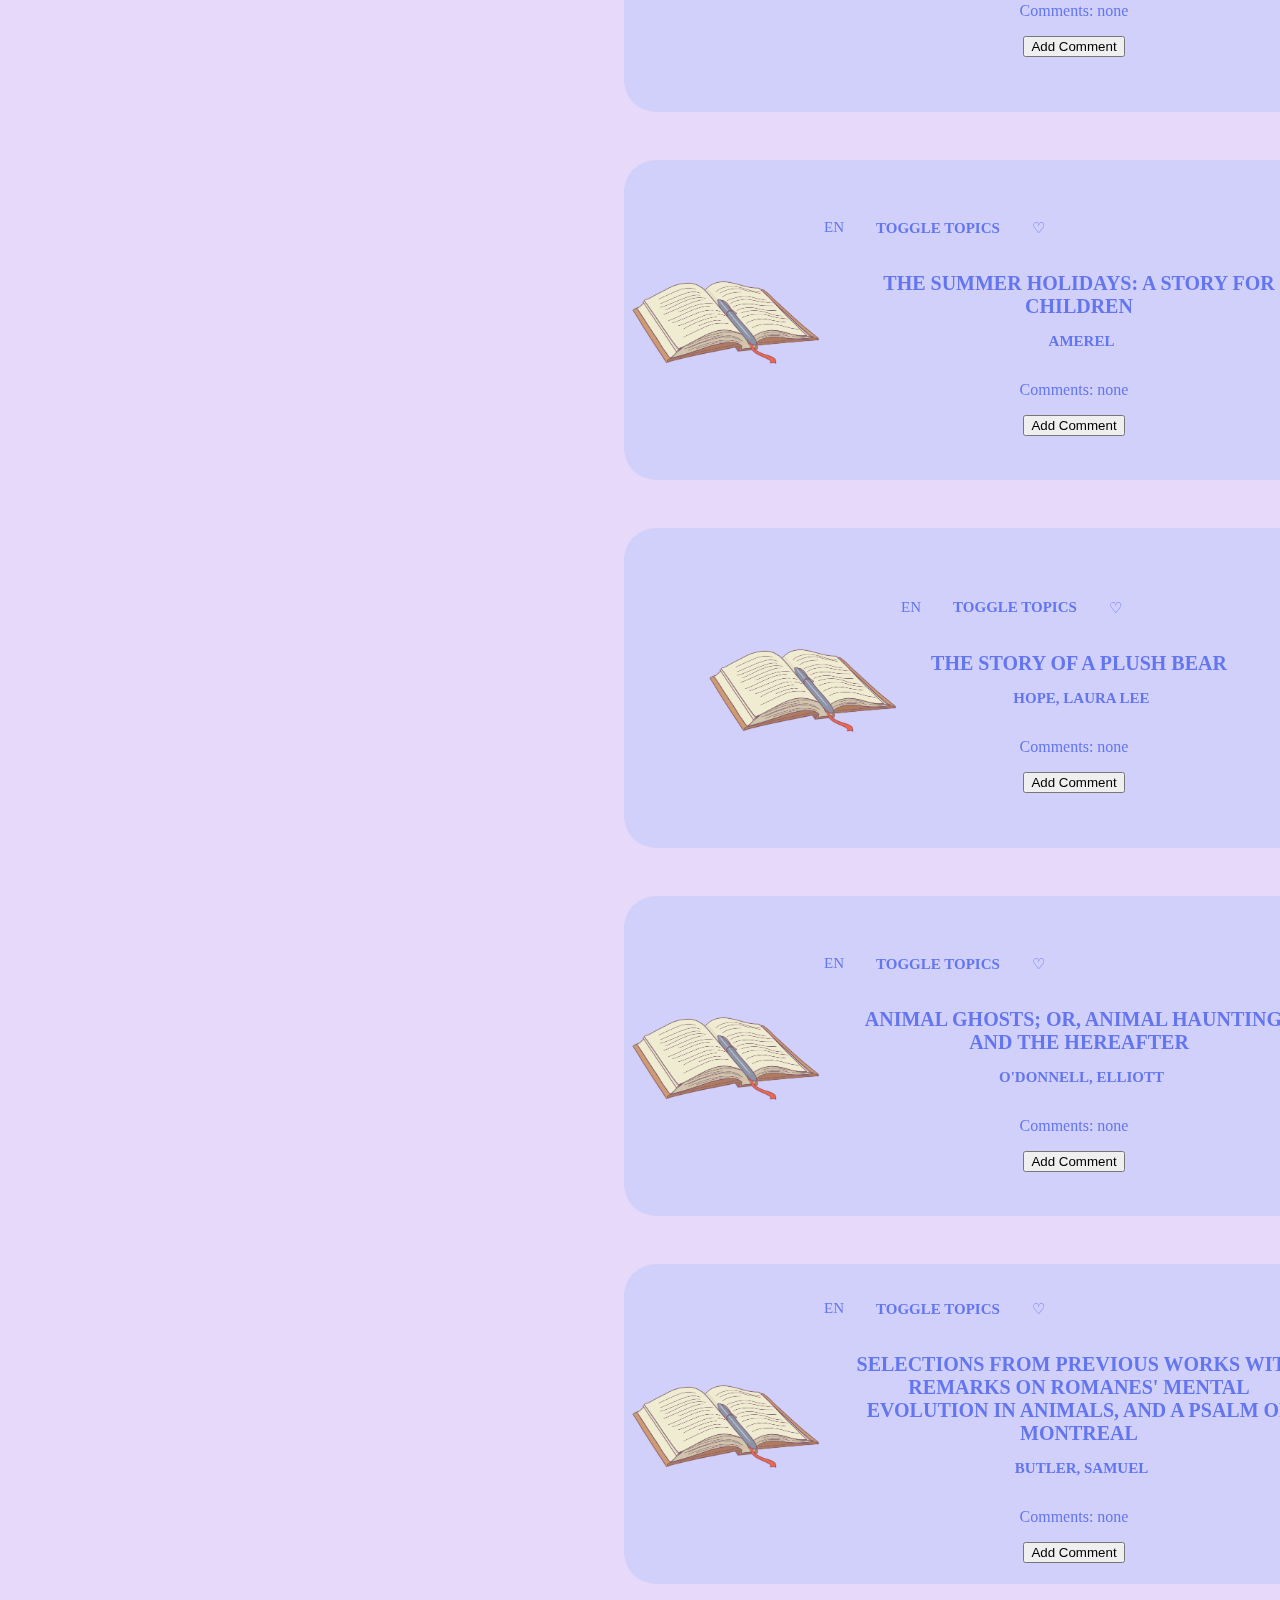
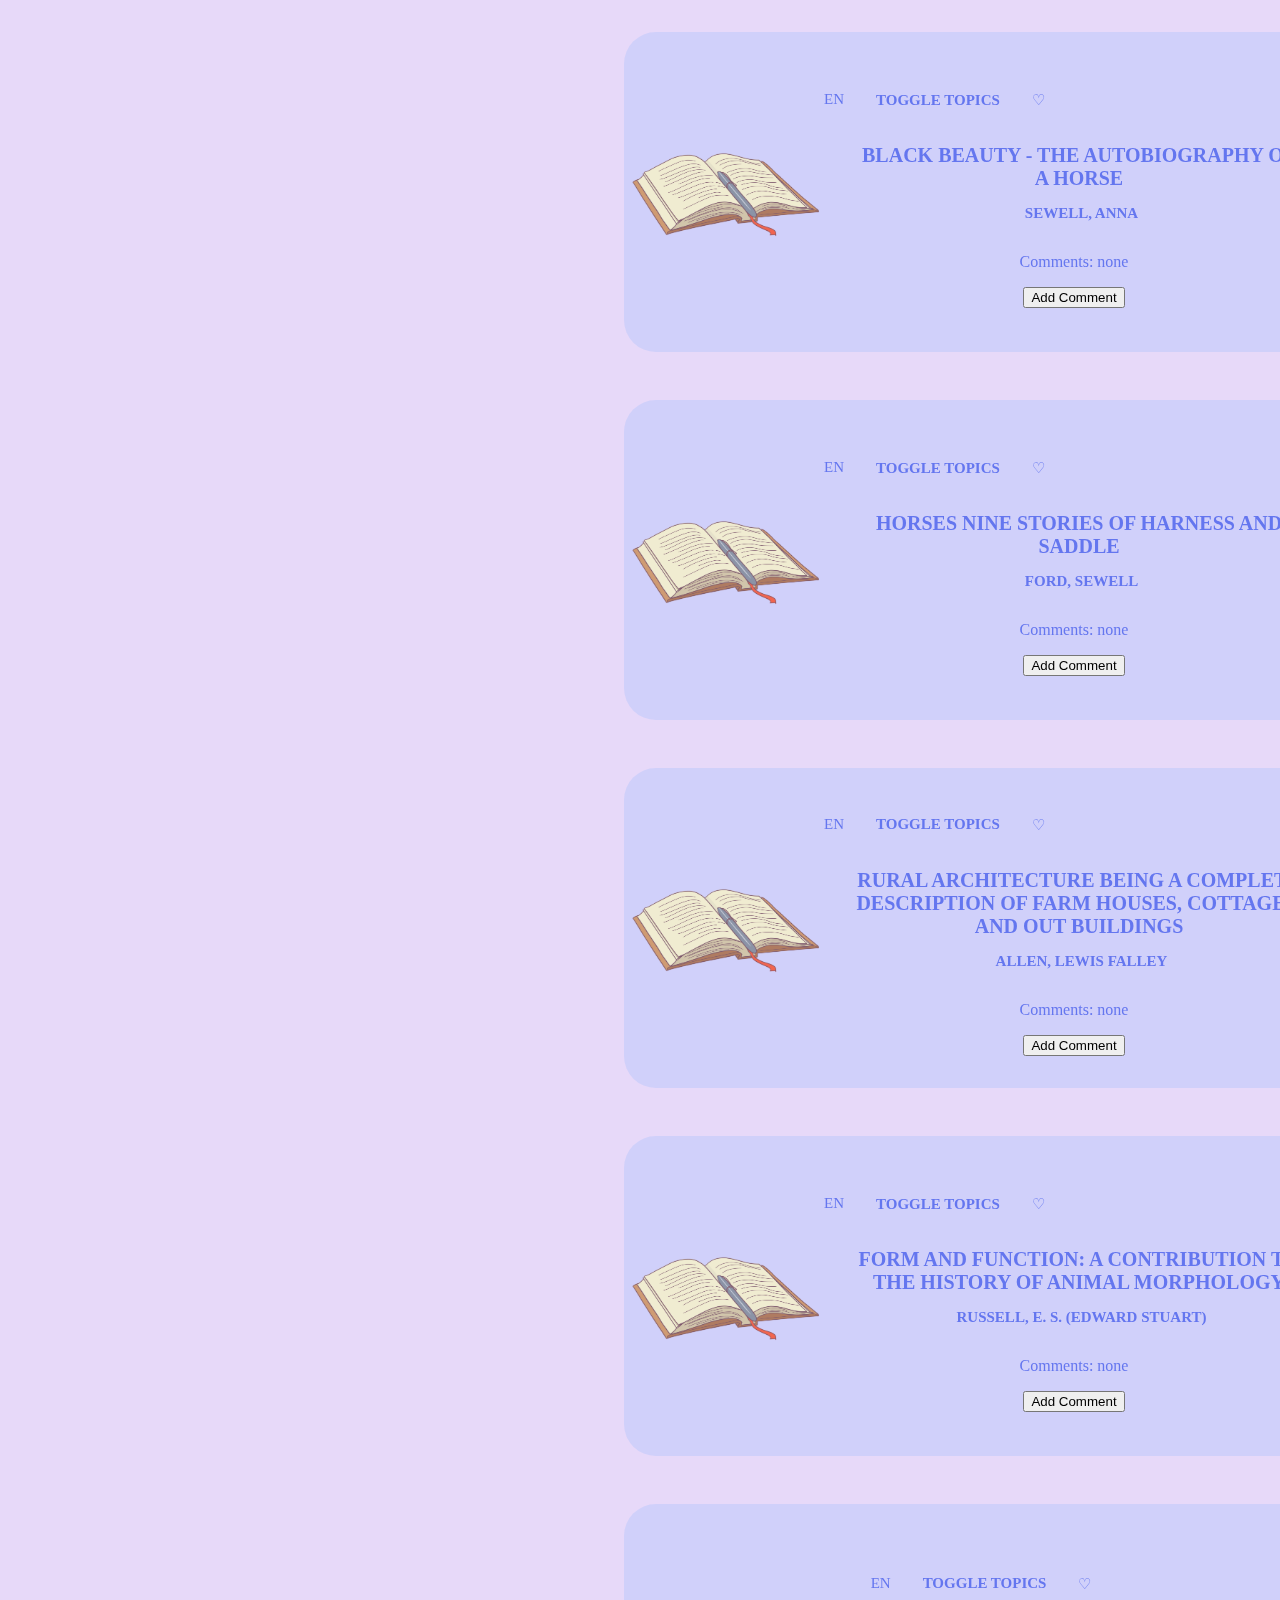
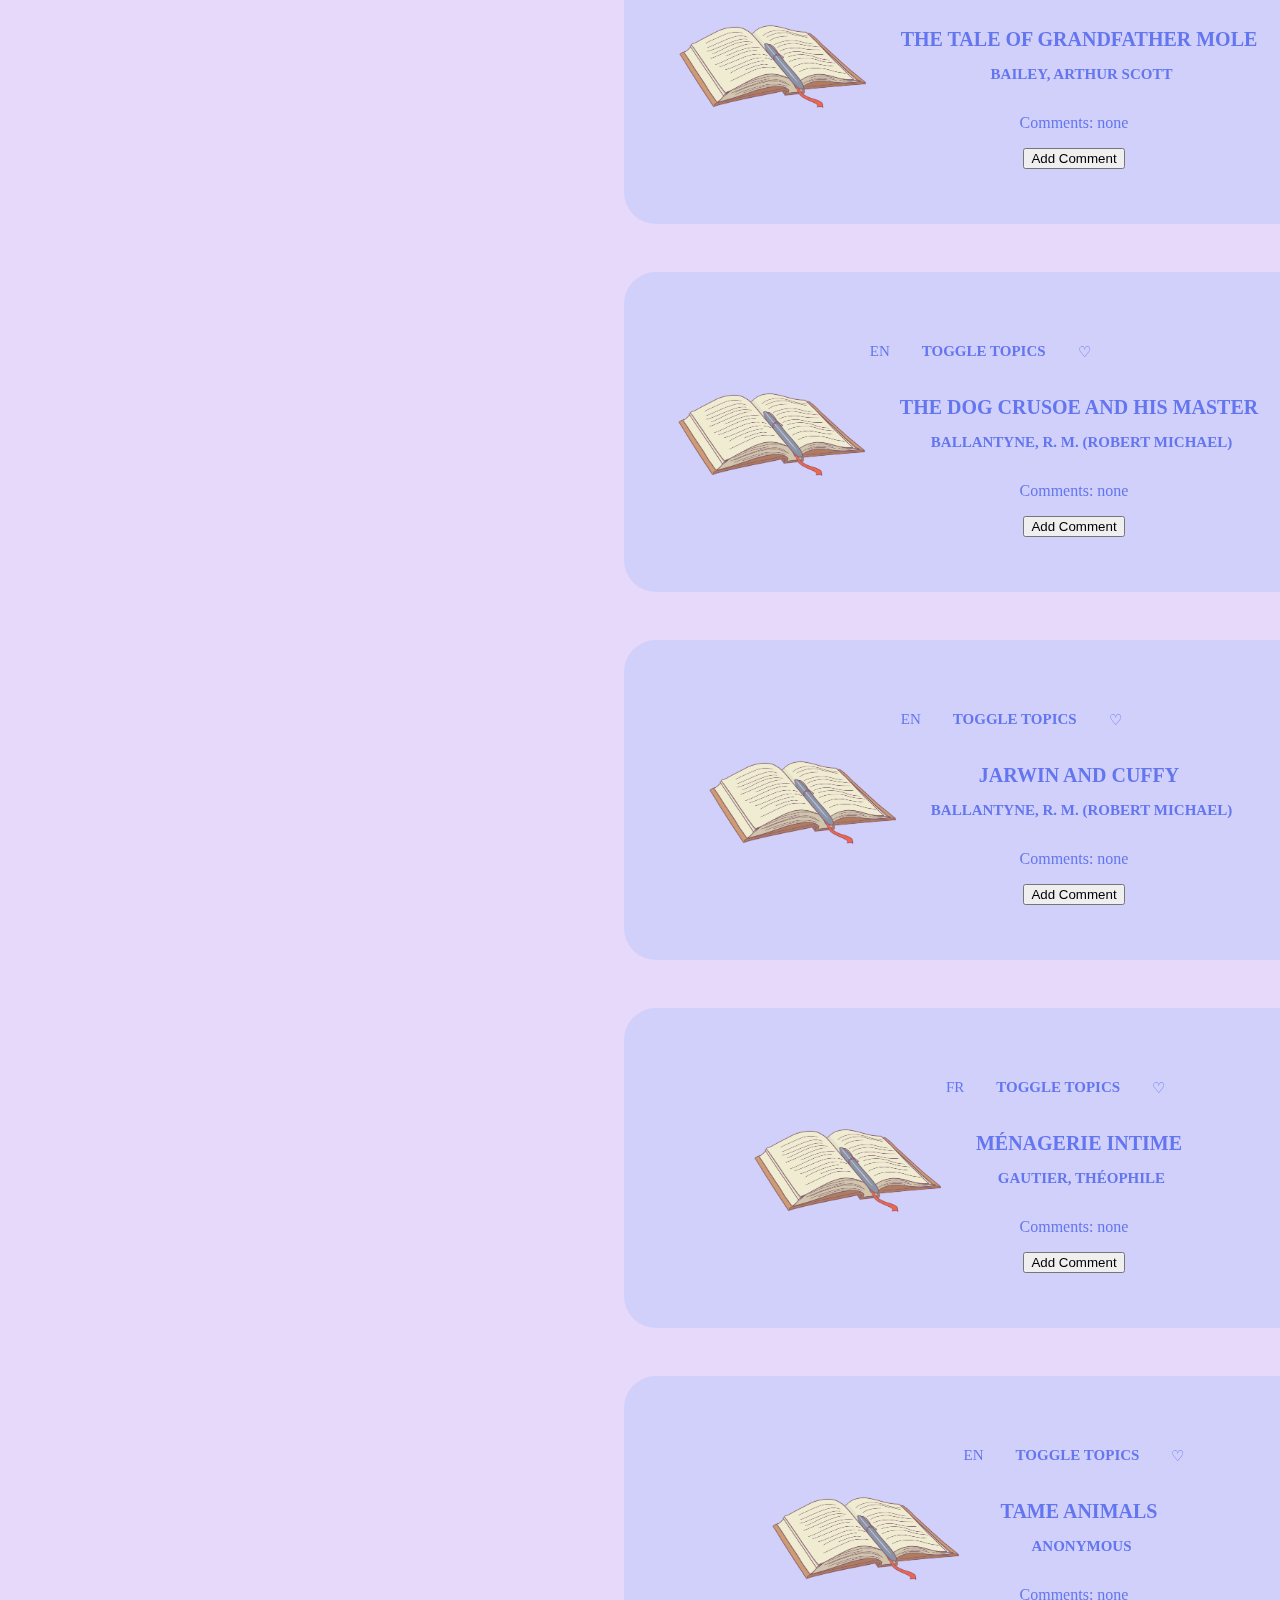
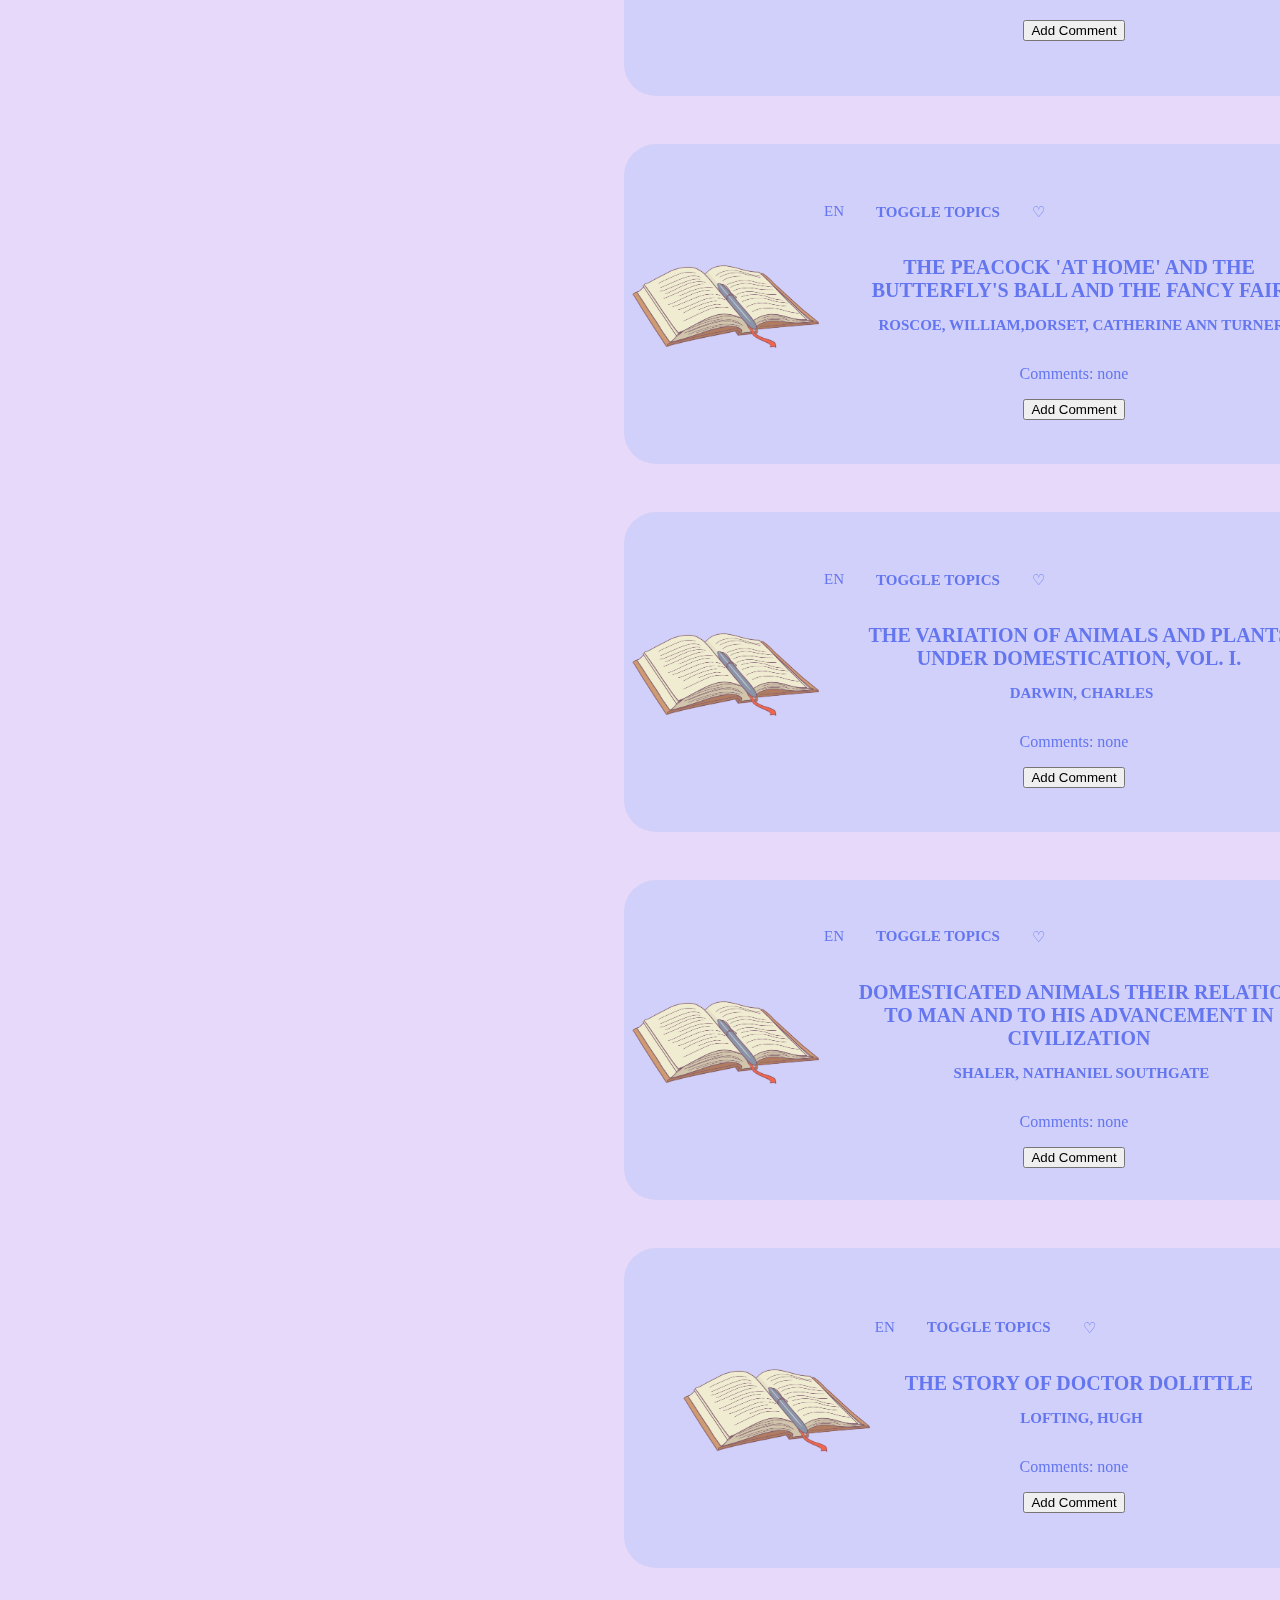
==== commit 2ed45fb0: "Style left nav" ====
--- a/index.html
+++ b/index.html
@@ -31,11 +31,28 @@
     <section class="main-content">
       <section class="left-nav">
         <section class="search">
+          <span class="material-symbols-outlined"> search </span>
           <input type="search" placeholder="Search" class="search-input" />
-          <button class="search-button">
-            <span class="material-symbols-outlined"> search </span>
-          </button>
+          <button class="search-button">Go</button>
         </section>
+        <section class="sort-container">
+          <span class="material-symbols-outlined"> sort </span>
+          <label for="sort-button"></label>
+          <select name="sort" class="sort-dropdown">
+            <option value="">sort</option>
+            <option class="ascending-title" value="ascending-title">Title (A to Z)</option>
+            <option class="descending-title" value="descending-title">Title (Z to A)</option>
+            <option class="ascending-author" value="ascending-author">Author (A to Z)</option>
+            <option class="descending-author" value="descending-author">Author (Z to A)</option>
+            <option class="sort-by-most-topics" value="sort-by-most-topics">
+              Sort by most topics
+            </option>
+            <option class="sort-by-least-topics" value="sort-by-least-topics">
+              Sort by least topics
+            </option>
+          </select>
+        </section>
+
         <section class="add-book">
           <p class="add-book">Add a Book</p>
           <input type="text" class="add-title-input" name="title" placeholder="Title" required />
@@ -51,23 +68,6 @@
           <input type="text" class="add-topics-input" name="topics" placeholder="Topics" required />
           <button class="add-book-button">Add Book</button>
         </section>
-
-        <section class="sort-container">
-          <label for="sort-button"><span class="material-symbols-outlined"> sort </span></label>
-          <select name="sort" class="sort-dropdown">
-            <option value="">sort</option>
-            <option class="ascending-title" value="ascending-title">Title (A to Z)</option>
-            <option class="descending-title" value="descending-title">Title (Z to A)</option>
-            <option class="ascending-author" value="ascending-author">Author (A to Z)</option>
-            <option class="descending-author" value="descending-author">Author (Z to A)</option>
-            <option class="sort-by-most-topics" value="sort-by-most-topics">
-              Sort by most topics
-            </option>
-            <option class="sort-by-least-topics" value="sort-by-least-topics">
-              Sort by least topics
-            </option>
-          </select>
-        </section>
       </section>
       <main class="book-list"></main>
     </section>
--- a/style.css
+++ b/style.css
@@ -101,7 +101,7 @@
 .sort-container {
   display: flex;
   flex-direction: row;
-  align-items: center;
+  justify-content: center;
 }
 
 .sort-button {
@@ -109,6 +109,10 @@
   font-family: Raleway;
   font-size: 15px;
   text-transform: uppercase;
+}
+
+.material-symbols-outlined {
+  color: rgb(231, 217, 249);
 }
 
 .sort-dropdown {
@@ -119,7 +123,6 @@
 
   color: rgb(231, 217, 249);
   background-color: rgb(125, 136, 255);
-  border: 1px solid rgb(125, 136, 255);
   font-family: Raleway;
   font-weight: 600;
   font-size: 15px;
@@ -135,11 +138,17 @@
 }
 
 /* right nav / search  */
+.search {
+  padding-top: 1em;
+  padding-bottom: 1em;
+  text-align: center;
+}
 
 .search-input {
   all: unset;
   margin-right: 0.5em;
   padding: 0.5em;
+  margin-left: 15px;
 
   background-color: rgb(125, 136, 255);
   color: rgb(231, 217, 249);
@@ -151,6 +160,10 @@
   color: rgb(231, 217, 249);
   text-align: center;
   /* padding-left: 15px; */
+  font-family: Raleway;
+  font-weight: 600;
+  font-size: 15px;
+  text-transform: uppercase;
 }
 
 .search-button {
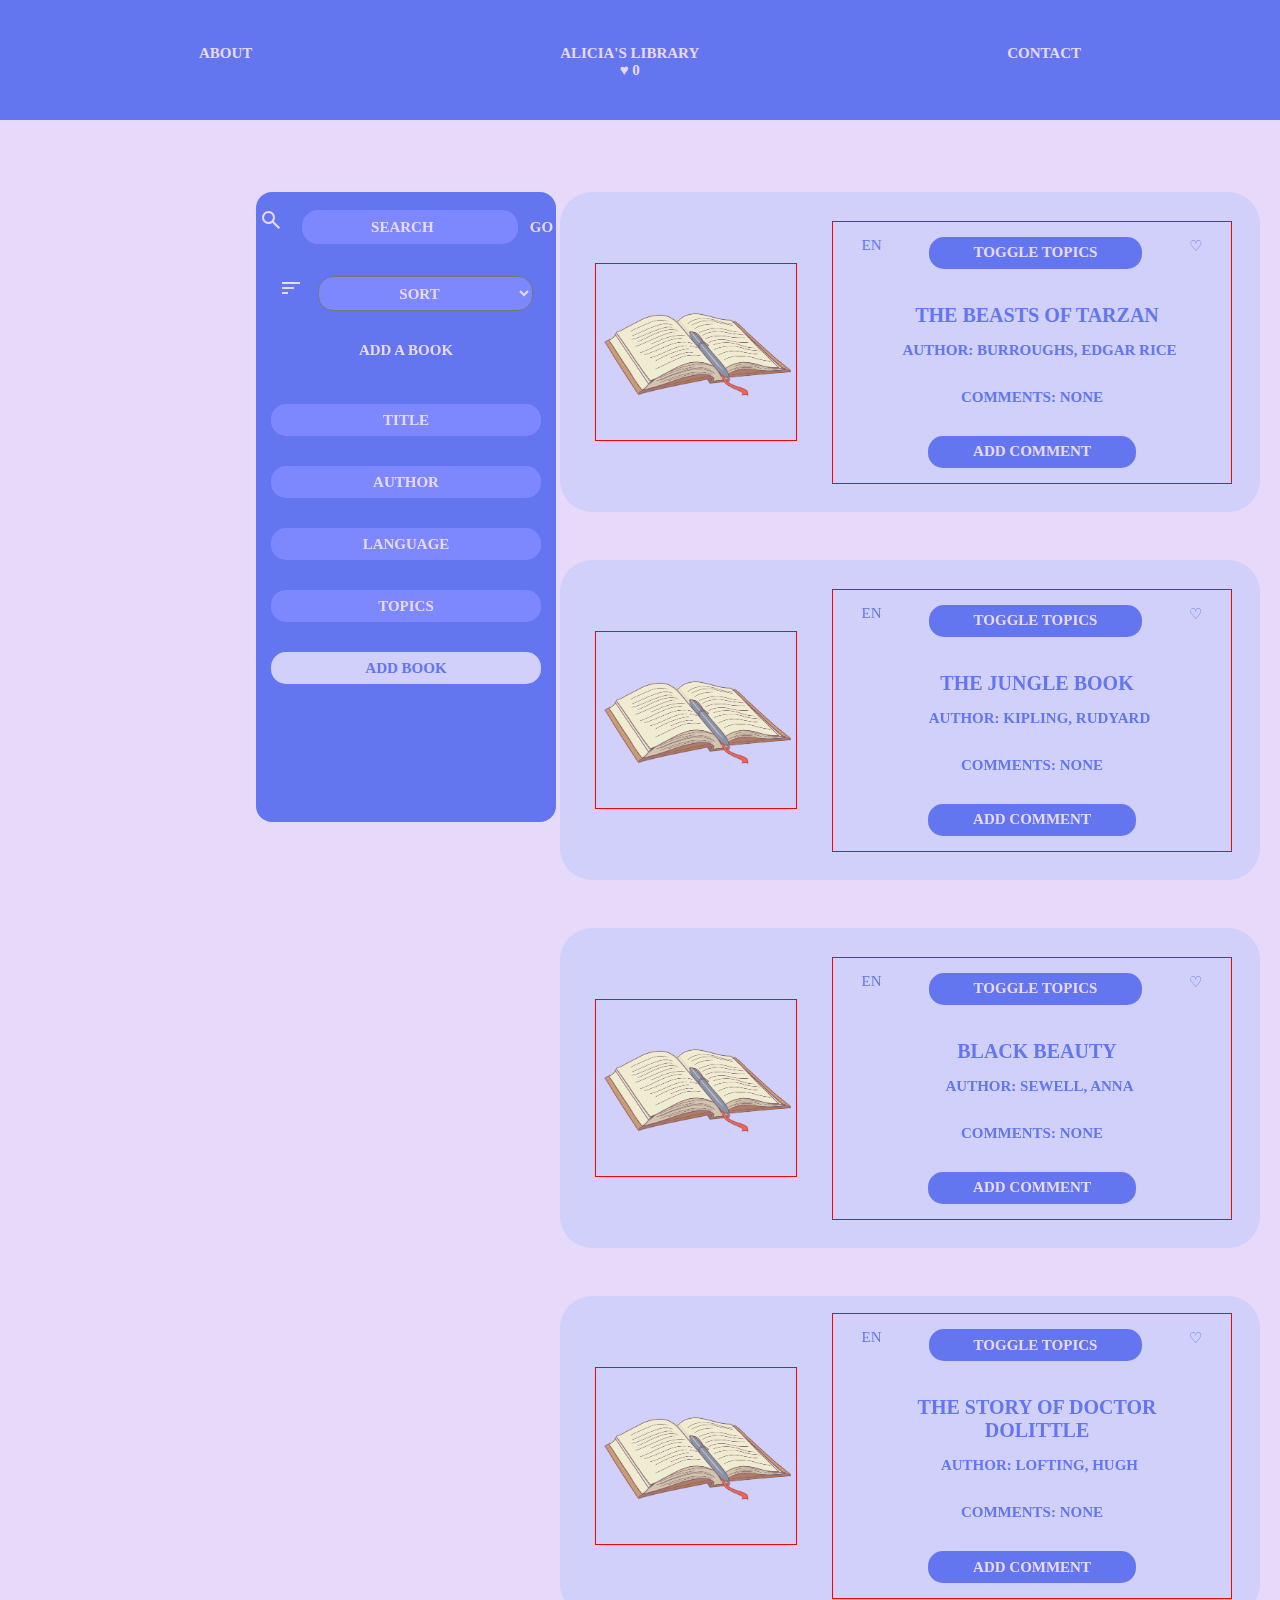
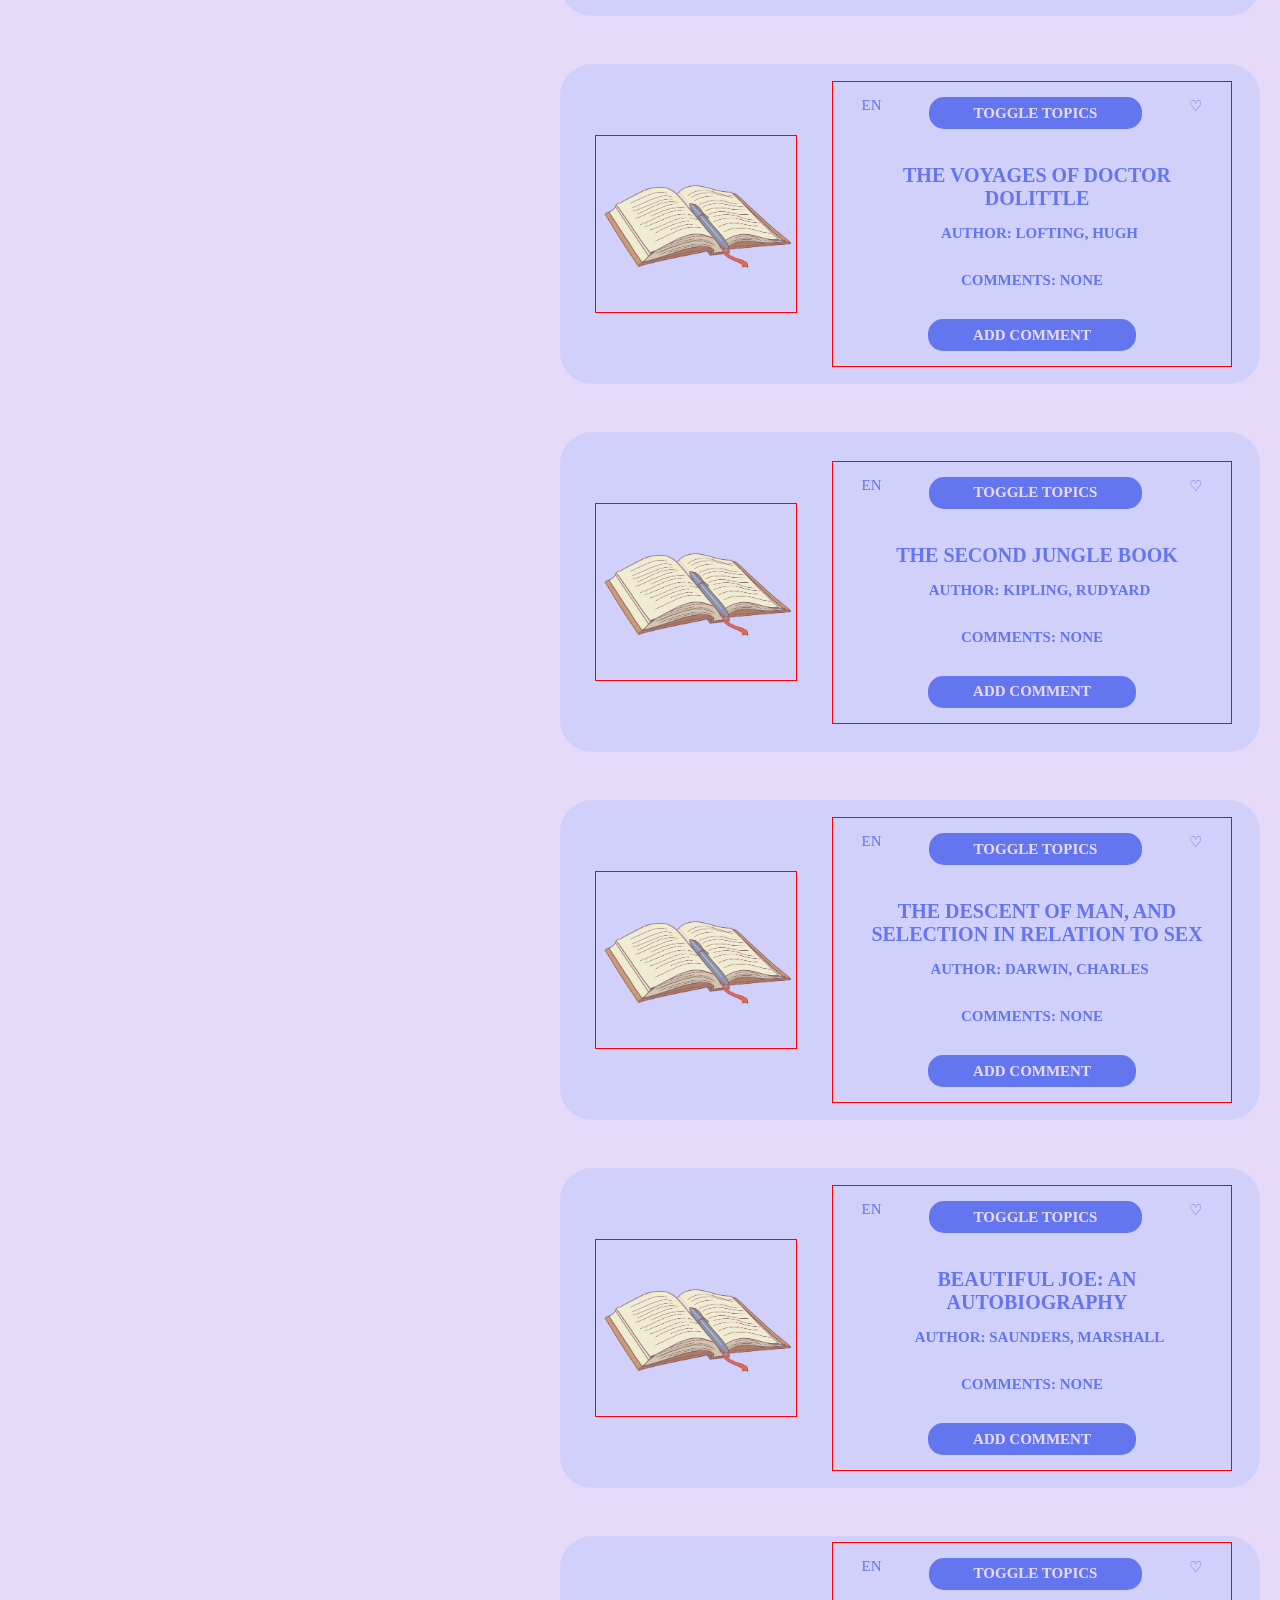
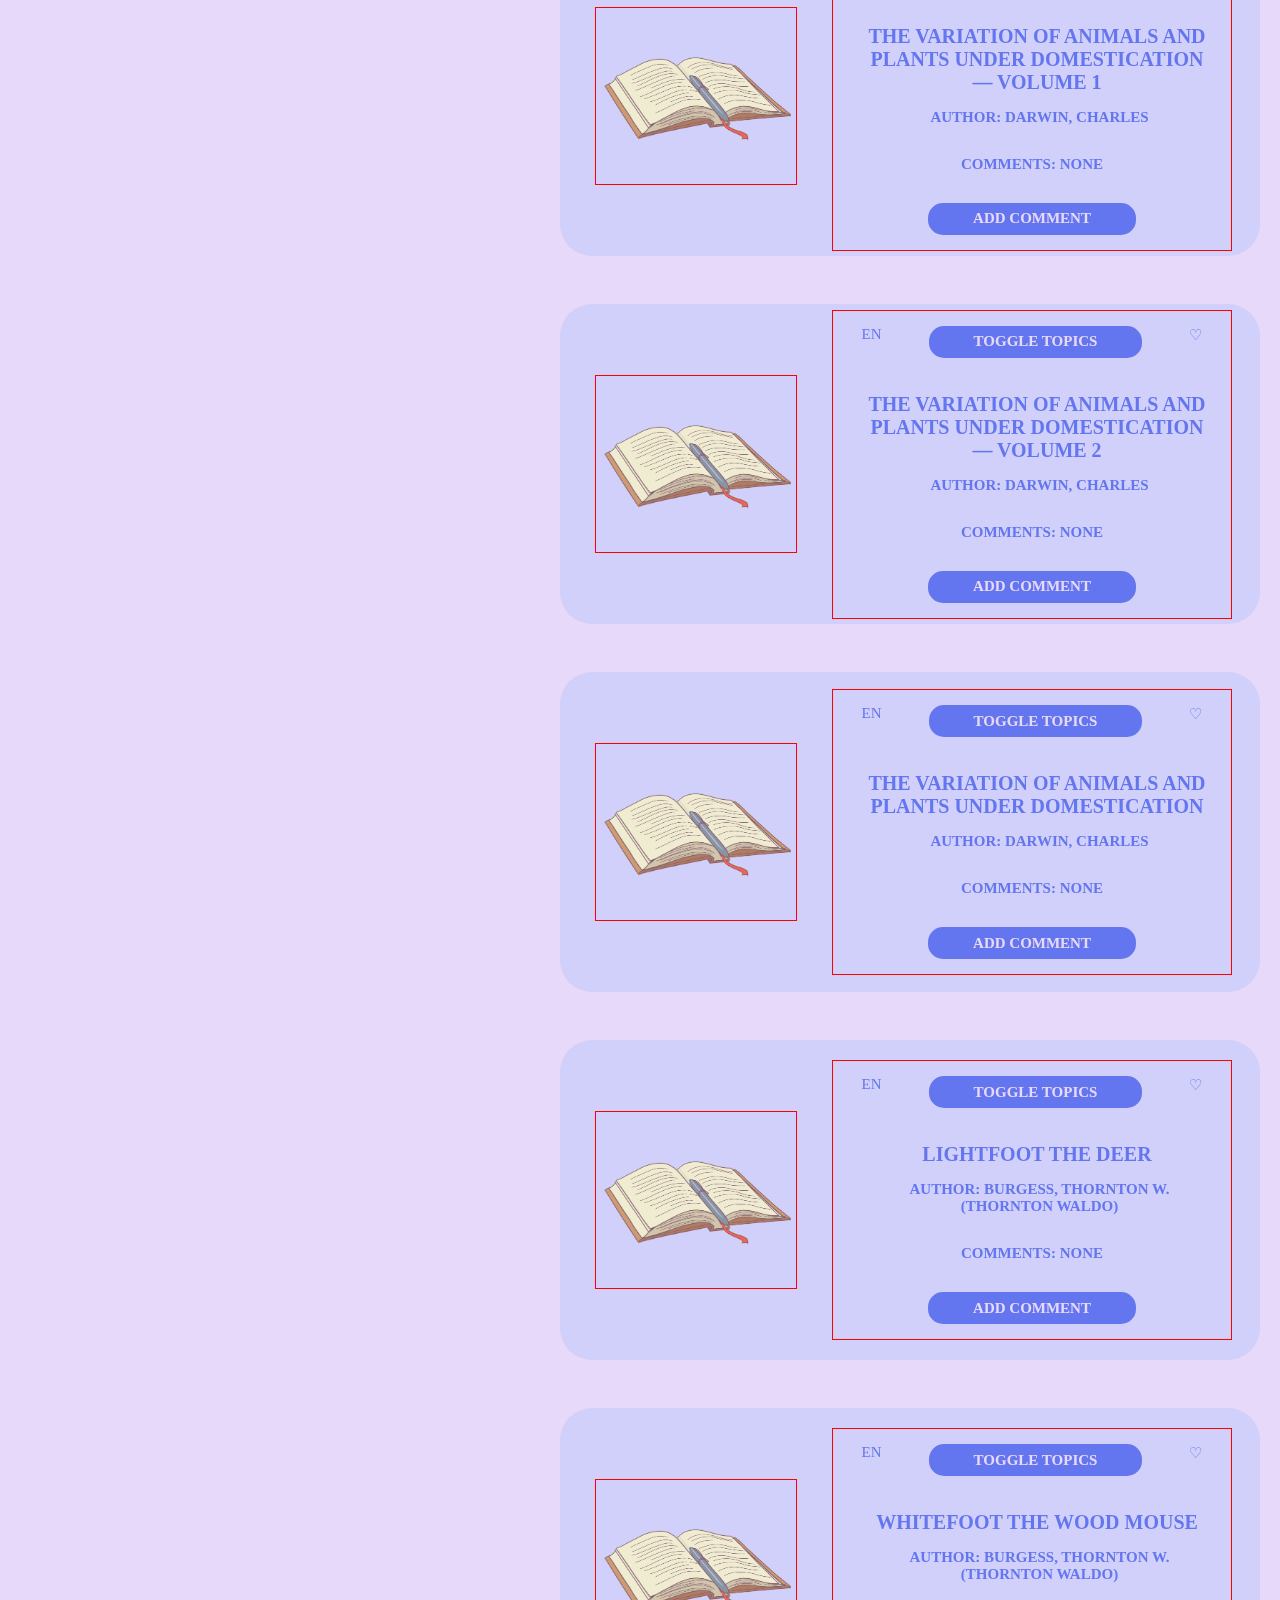
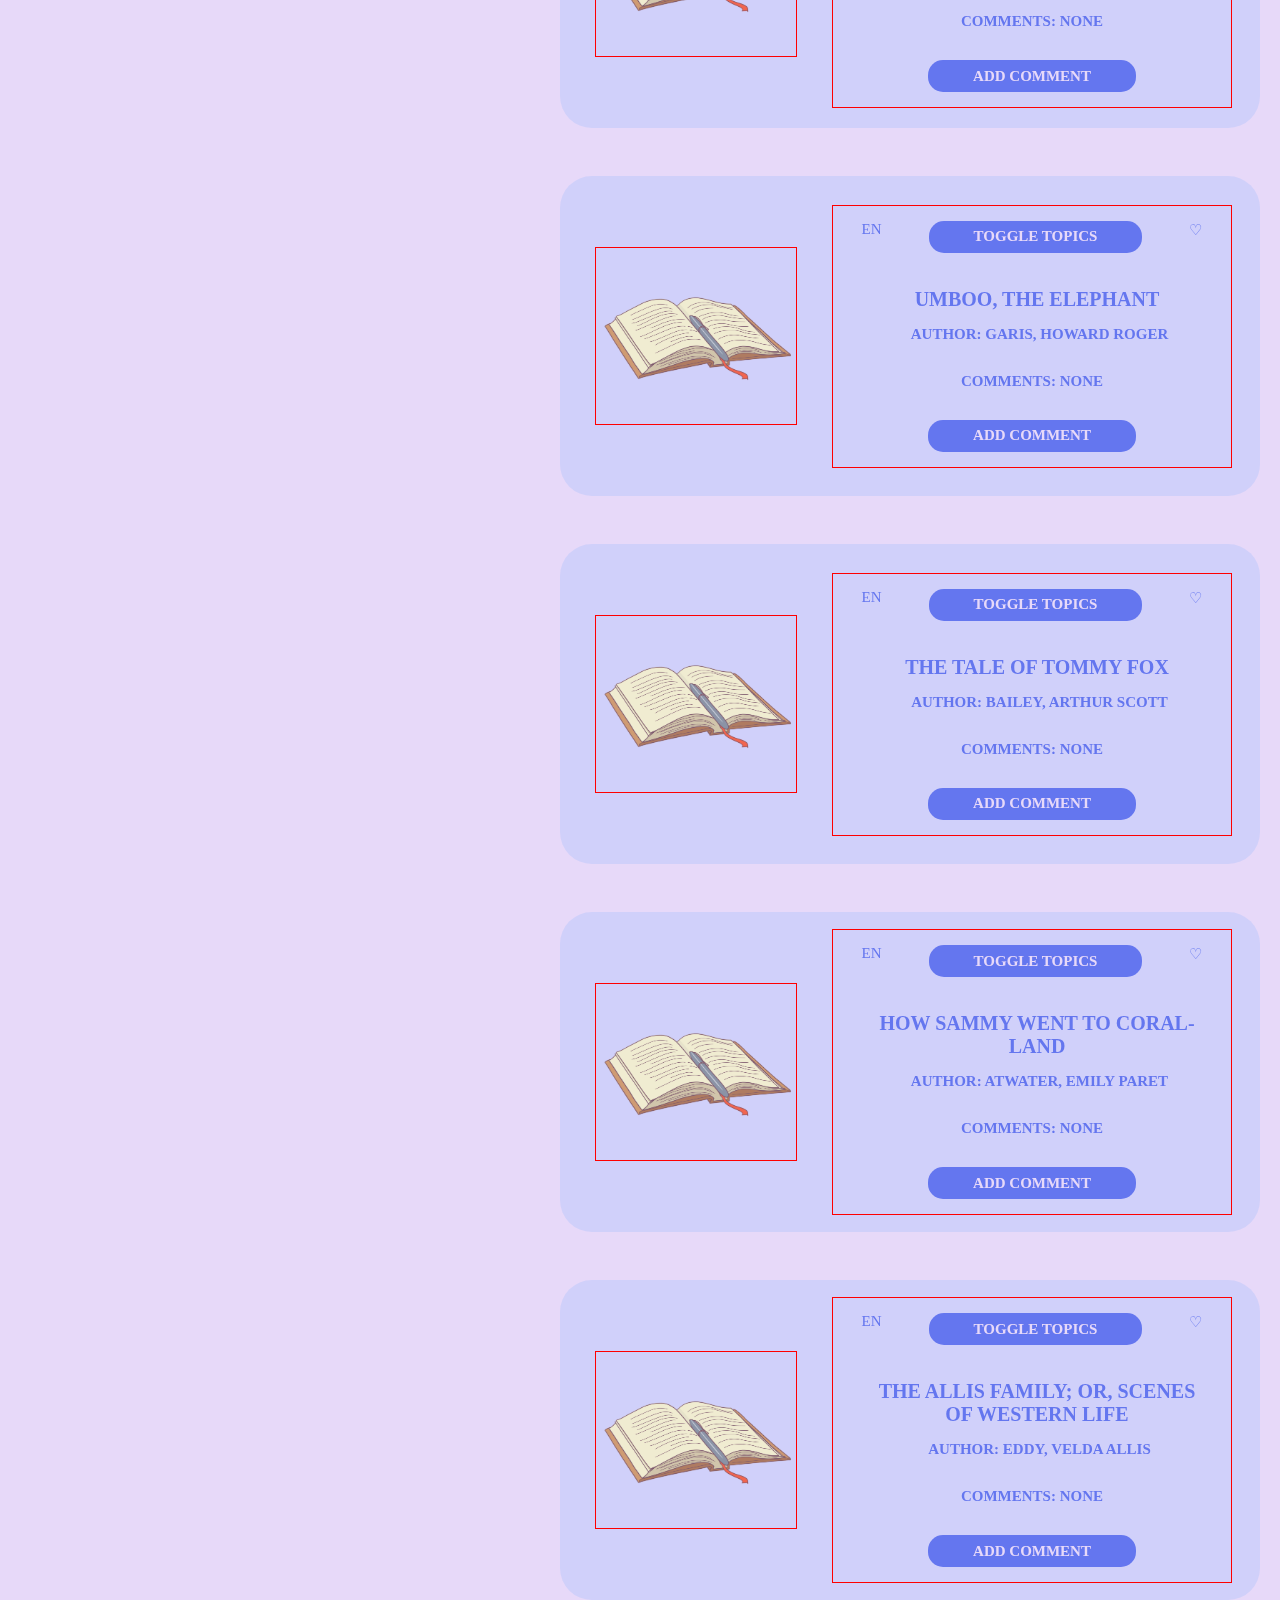
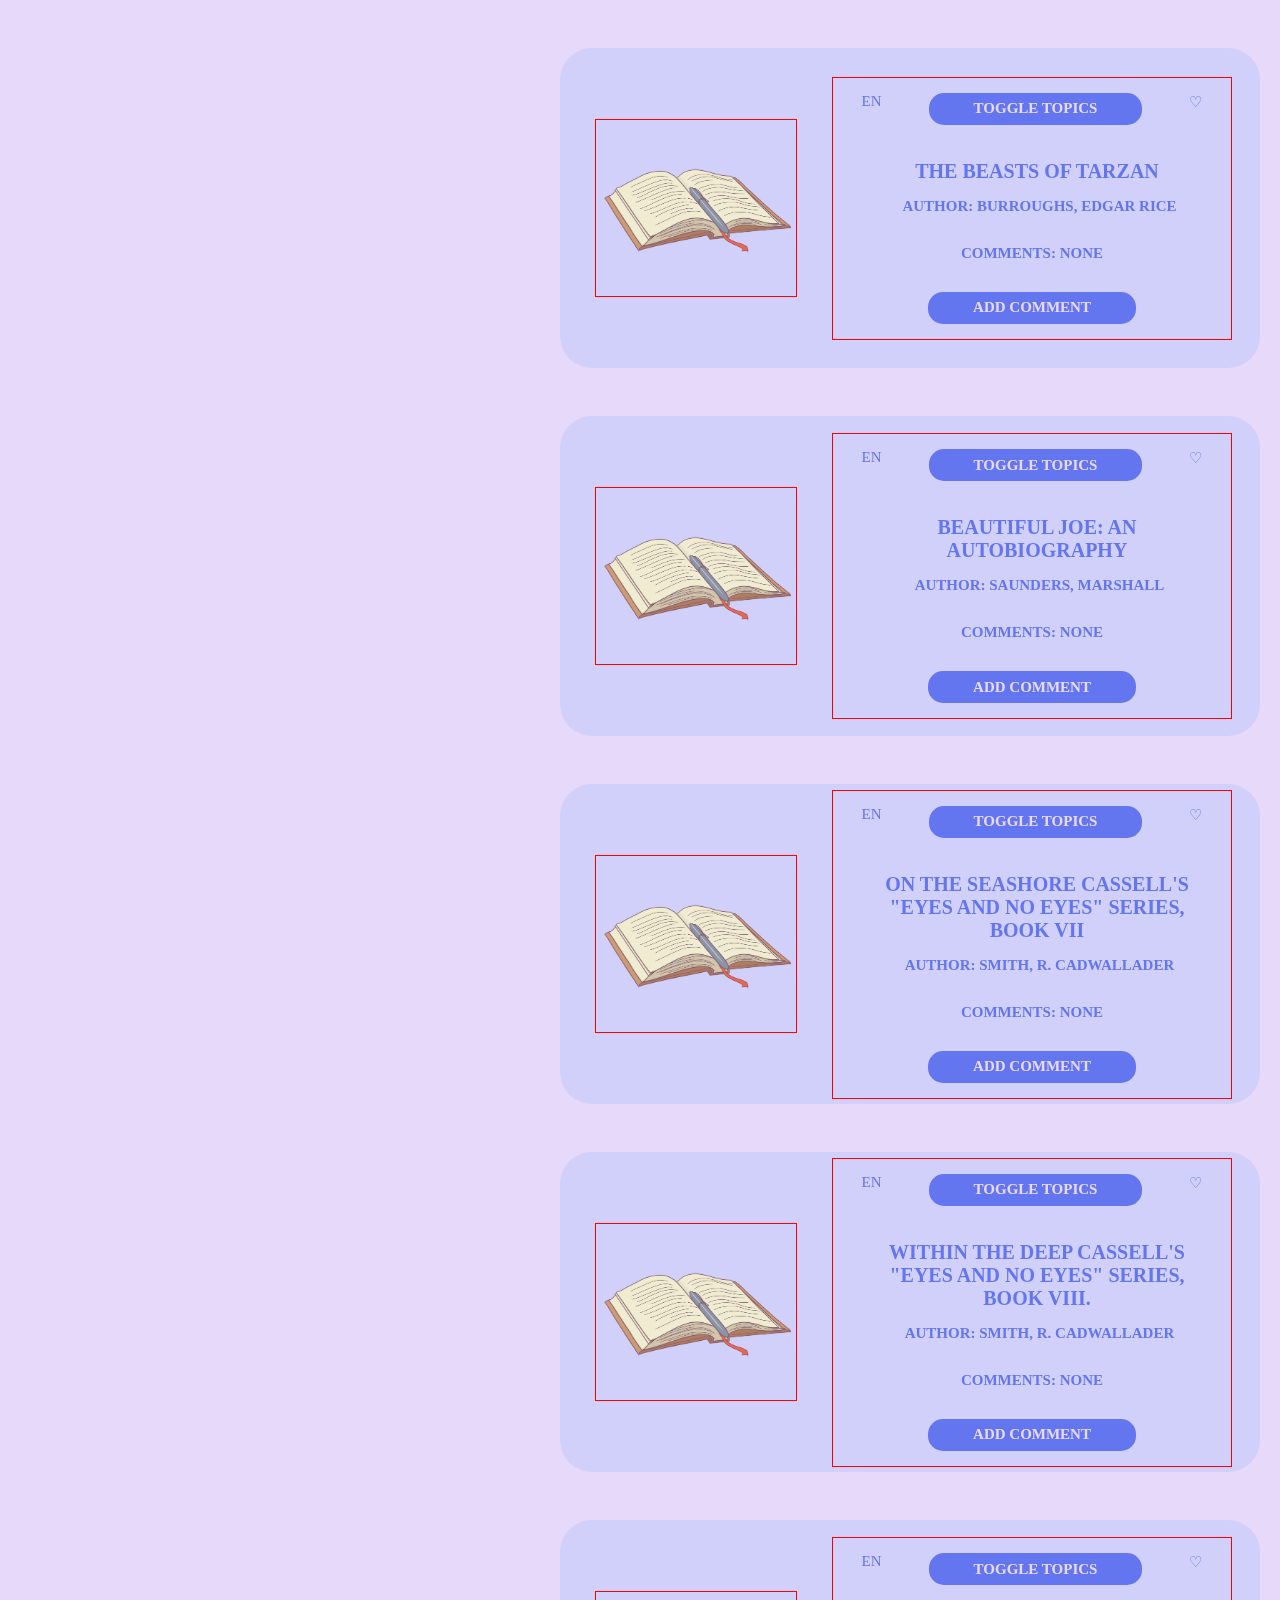
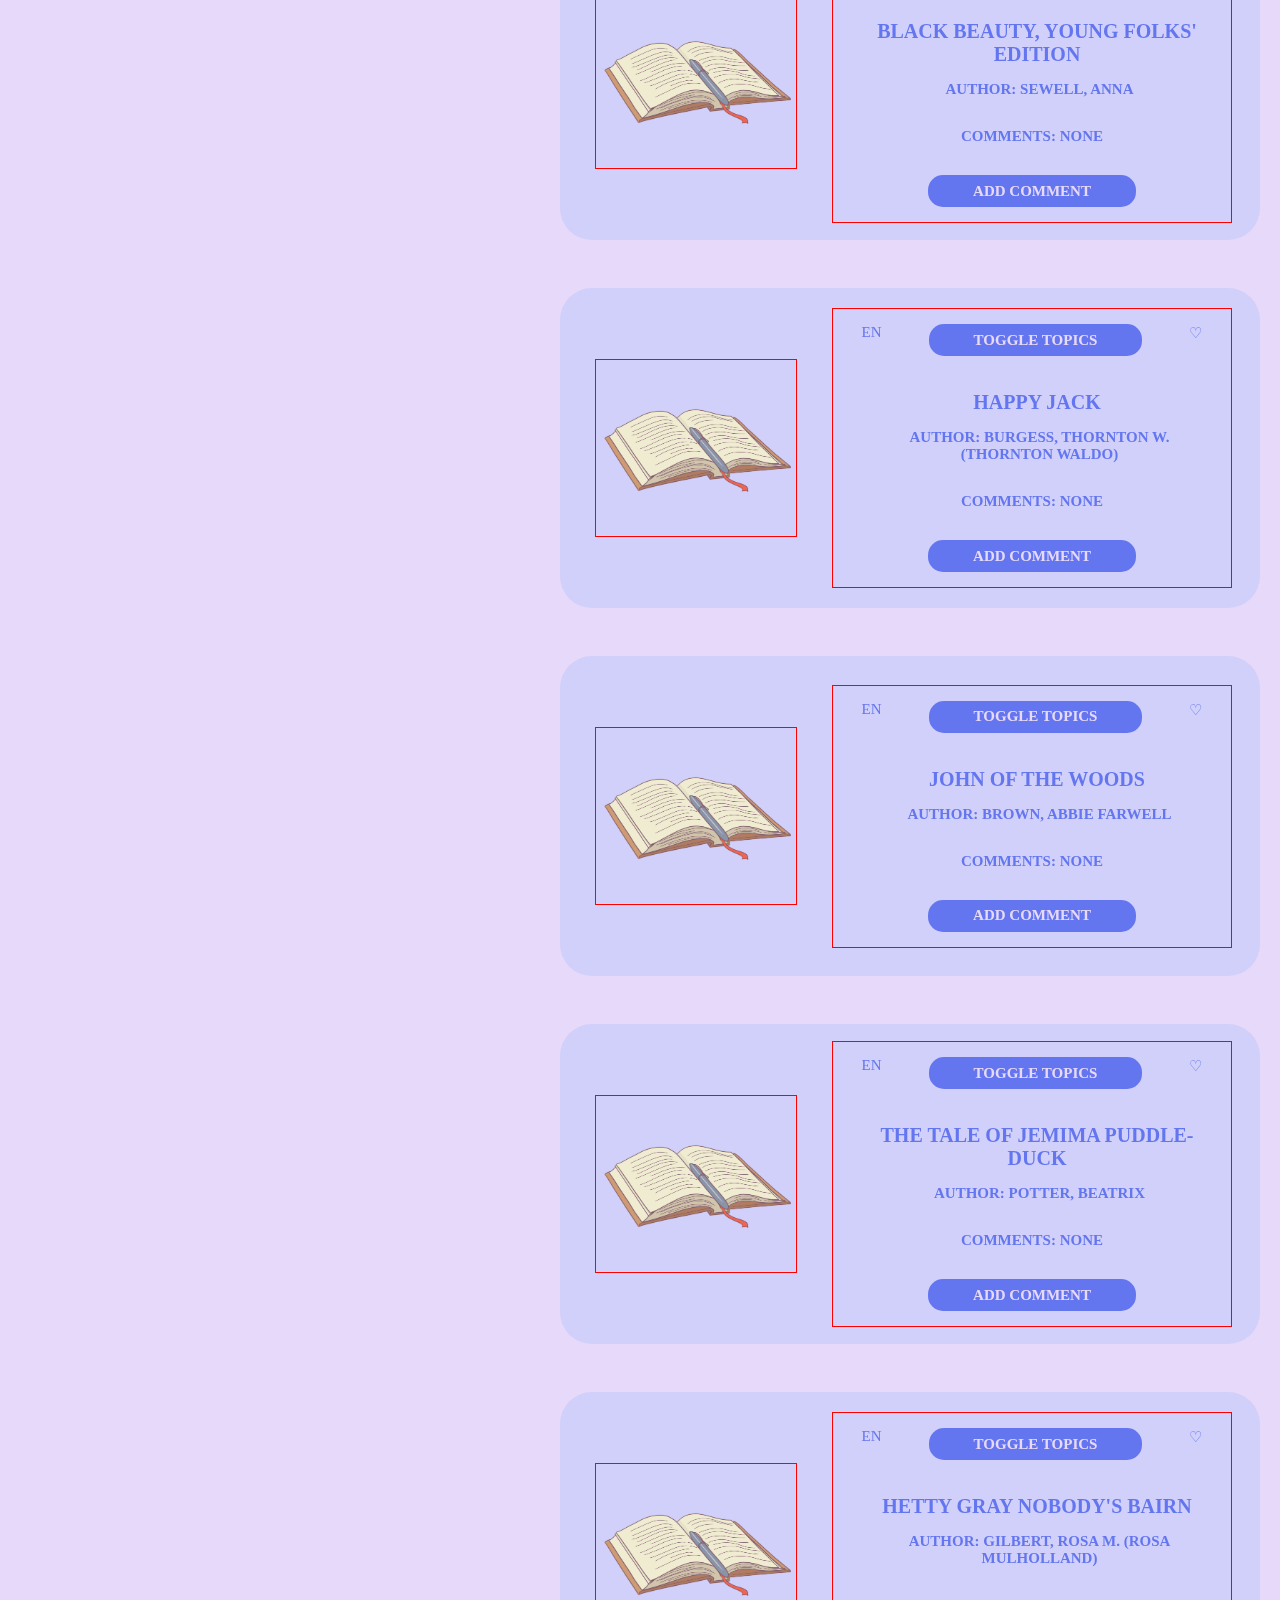
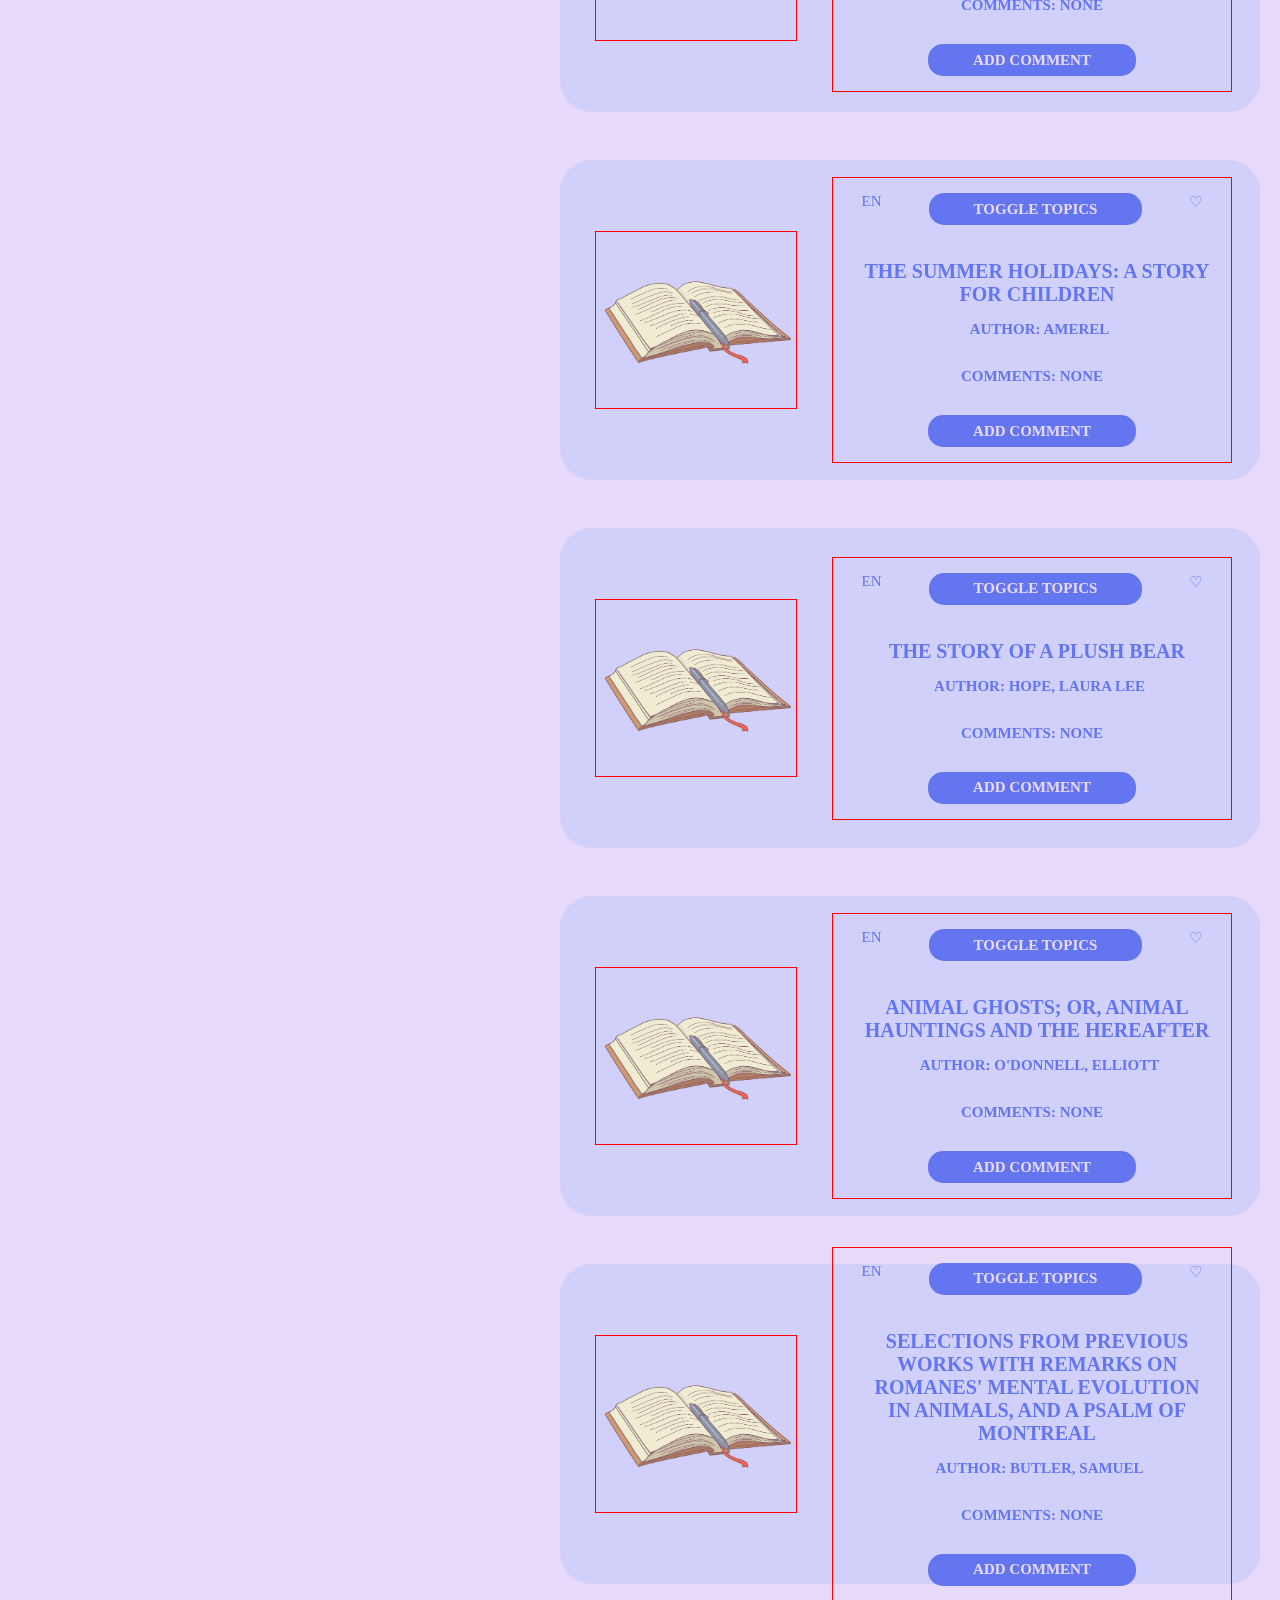
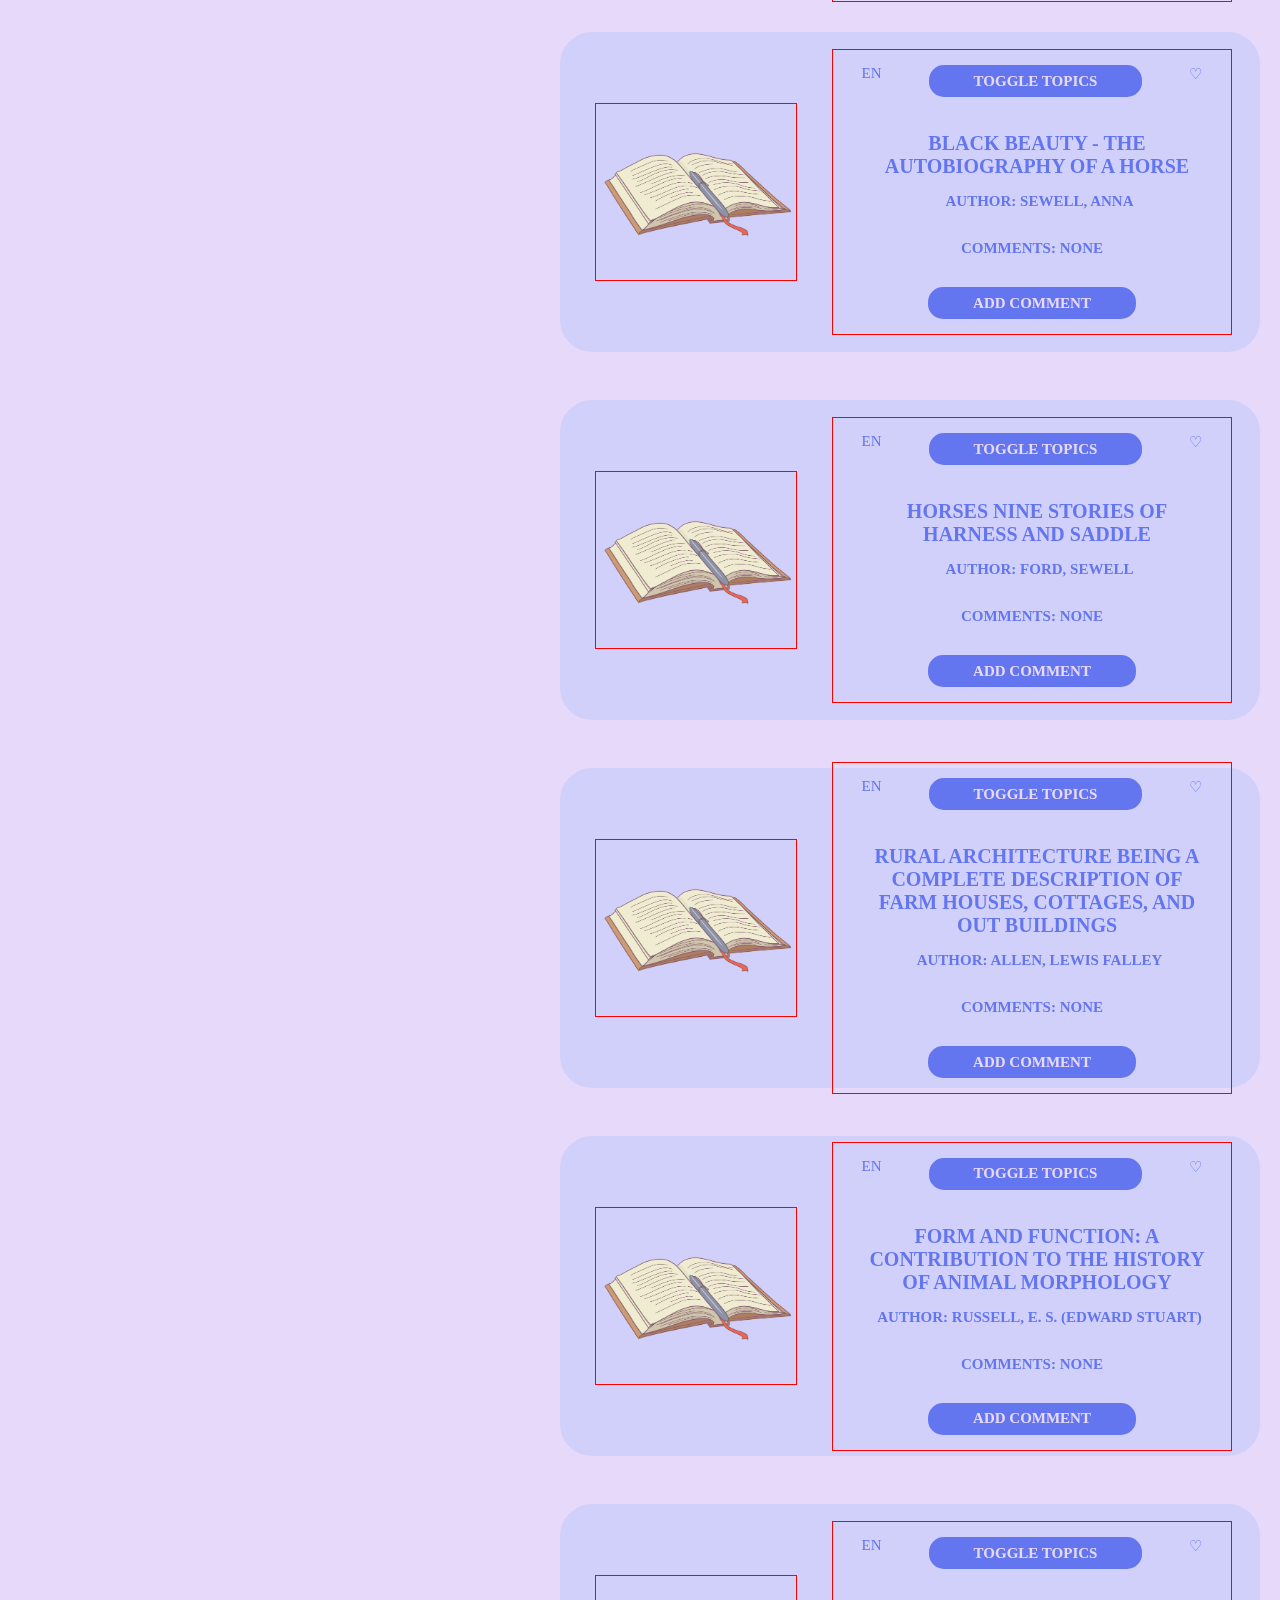
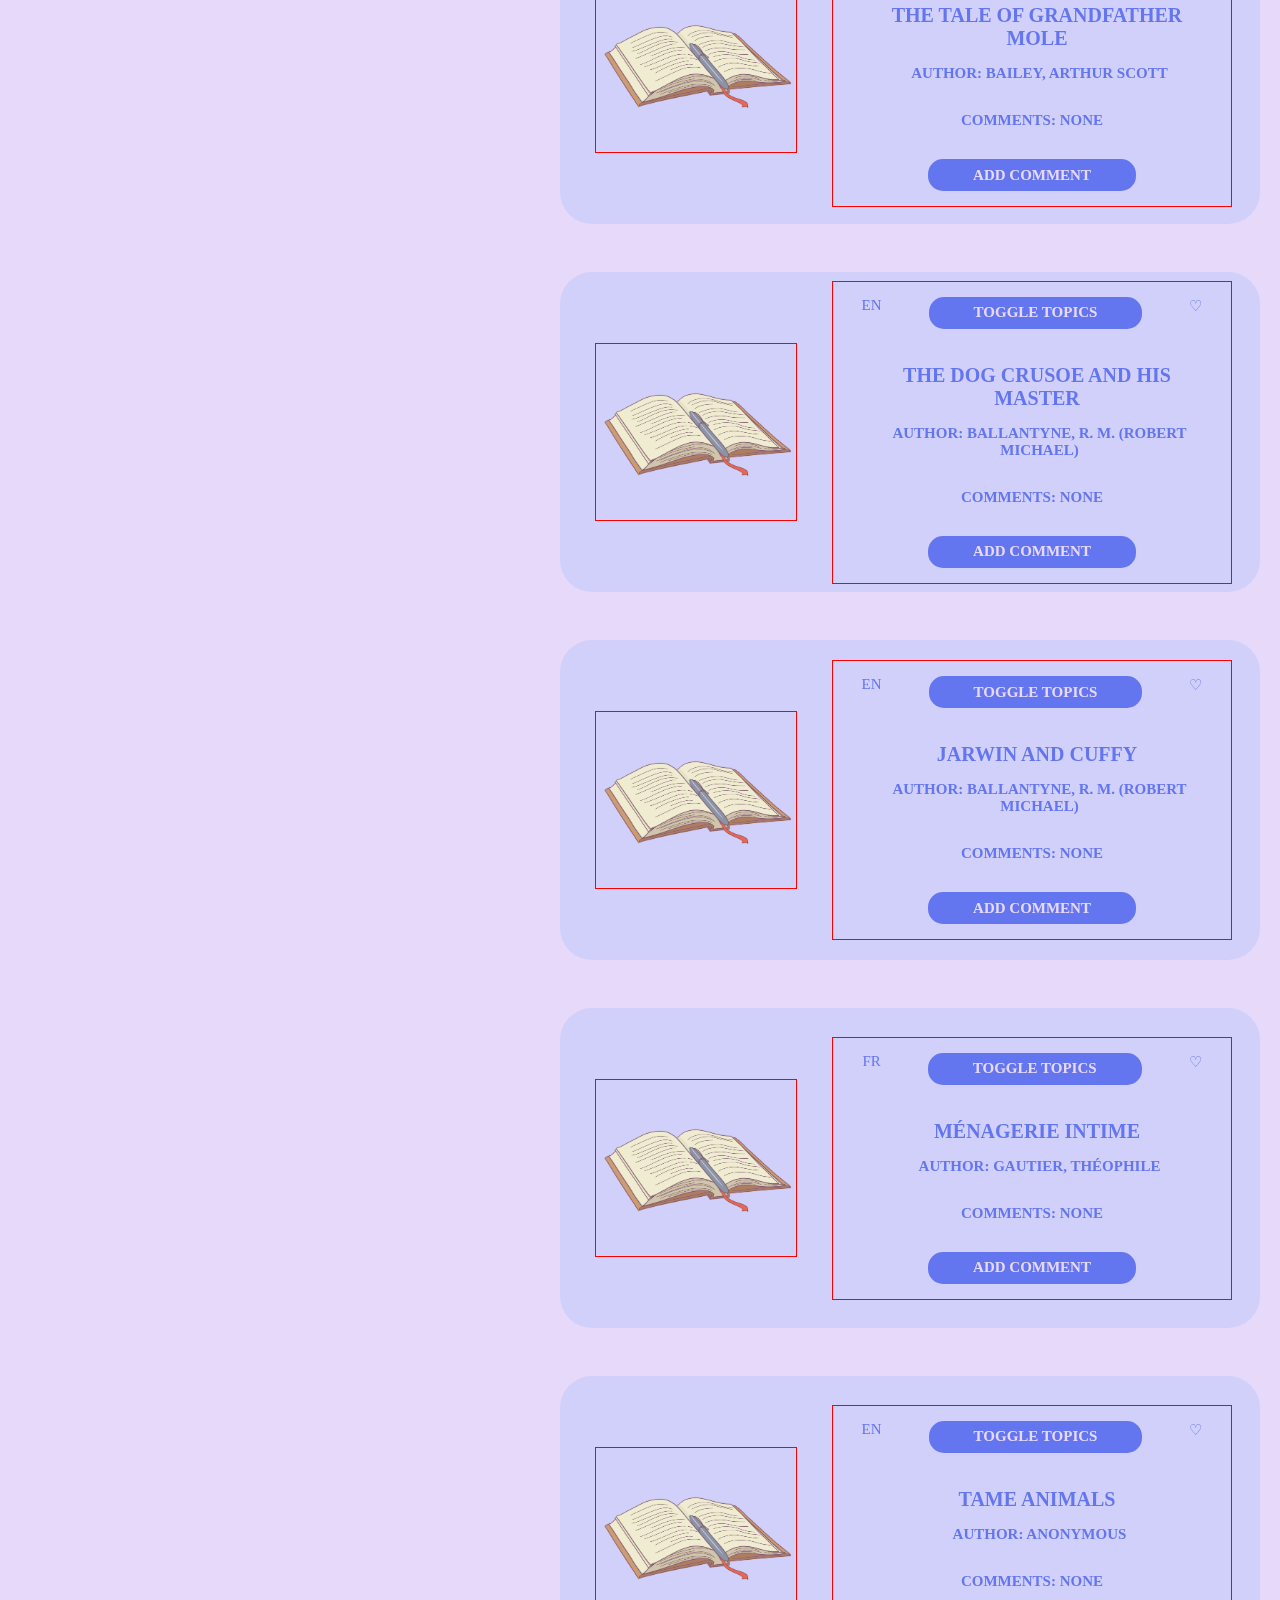
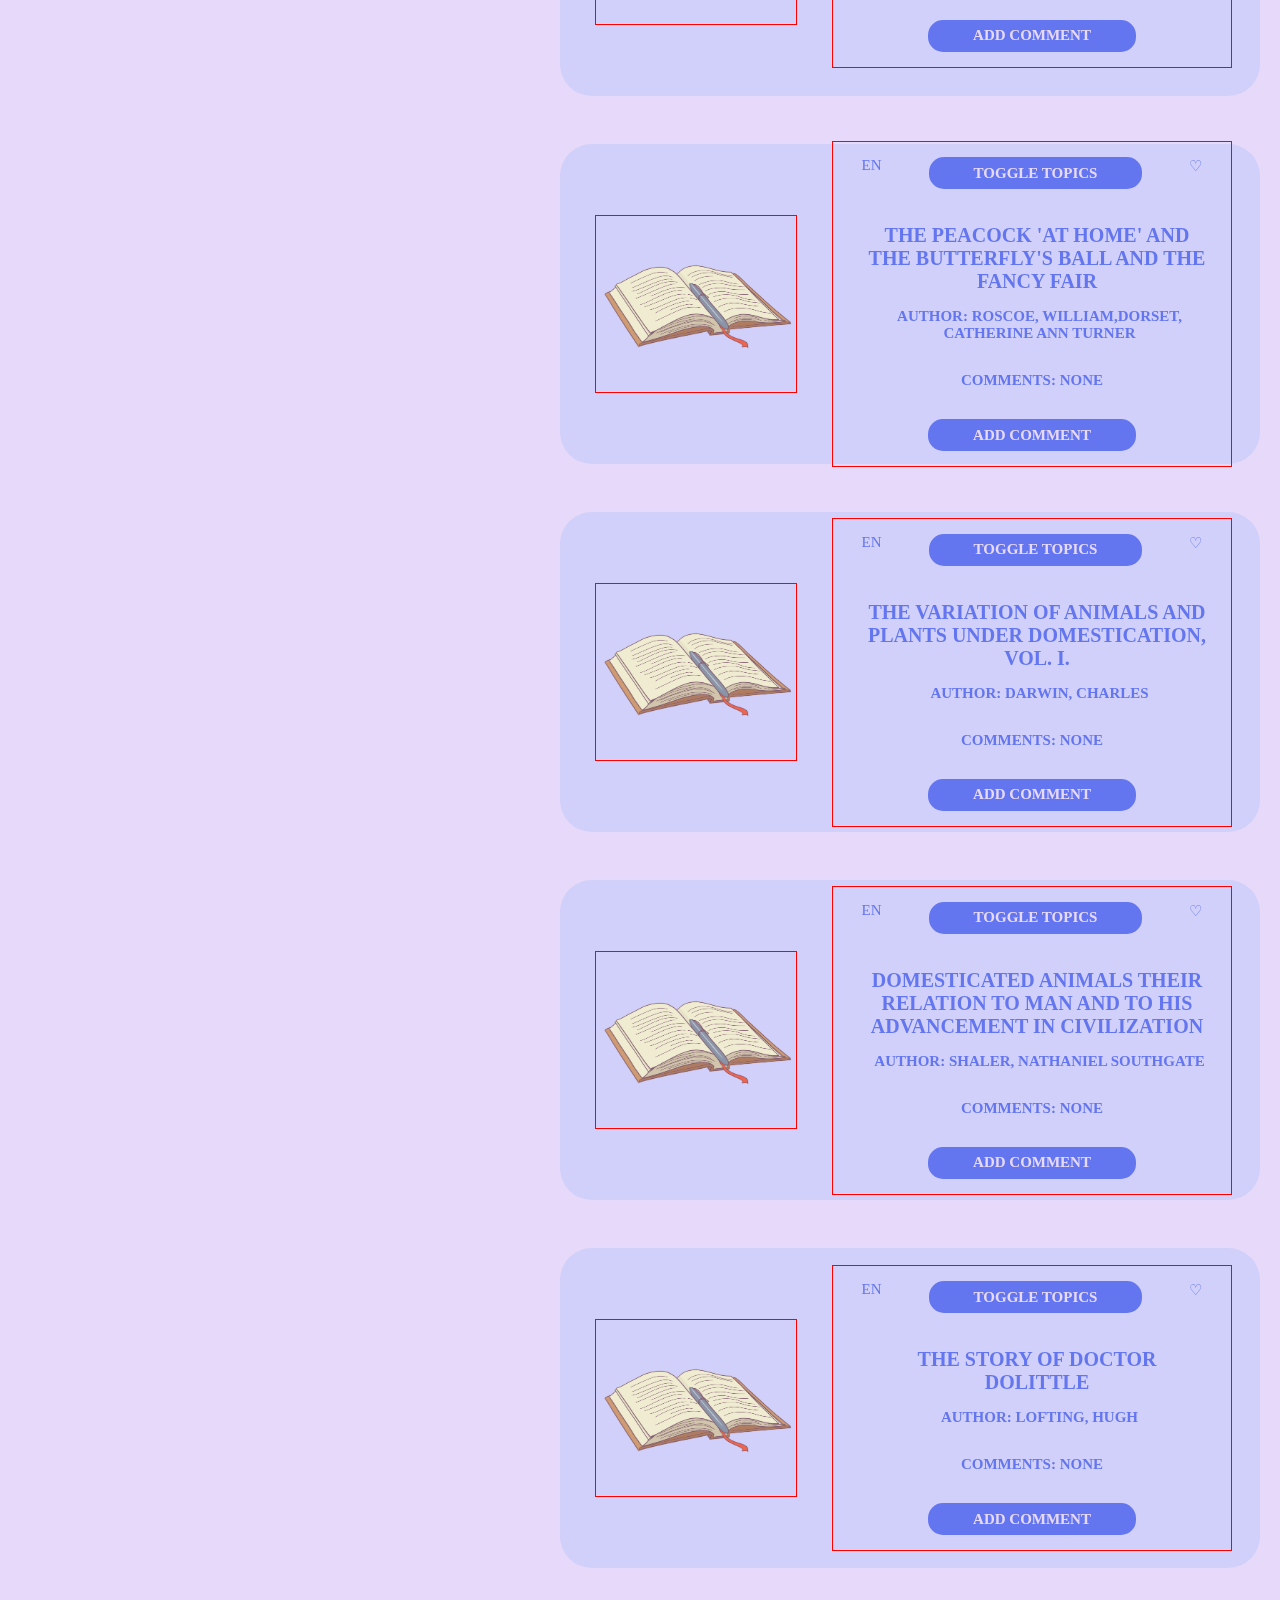
==== commit 244c58f3: "Add max length to langauge input box" ====
--- a/index.html
+++ b/index.html
@@ -63,6 +63,7 @@
             class="add-language-input"
             name="language"
             placeholder="Language"
+            maxlength="2"
             required
           />
           <input type="text" class="add-topics-input" name="topics" placeholder="Topics" required />
--- a/style.css
+++ b/style.css
@@ -25,9 +25,18 @@
   color: inherit;
 }
 
-/* ------------------------- */
-
-/* navbar */
+::placeholder {
+  color: rgb(231, 217, 249);
+  text-align: center;
+  font-family: Raleway;
+  font-weight: 600;
+  font-size: 15px;
+  text-transform: uppercase;
+}
+
+/* ------------------------- */
+
+/* main navbar */
 
 .navbar {
   display: flex;
@@ -48,6 +57,107 @@
   text-transform: uppercase;
 }
 
+.center-nav {
+  display: flex;
+  flex-direction: column;
+  align-items: center;
+}
+
+/* ------------------------- */
+
+/* main content */
+
+.main-content {
+  display: flex;
+  justify-content: center;
+  margin-top: 8em;
+}
+
+/* ------------------------- */
+
+/* left nav */
+
+.left-nav {
+  display: flex;
+  position: fixed;
+  left: 20%;
+  flex-direction: column;
+  text-align: center;
+  gap: 1em;
+  border-radius: 1em;
+  margin-top: 4em;
+  margin-bottom: 4em;
+  flex: 1;
+  width: 300px;
+  height: 70%;
+  background-color: rgb(100, 118, 239);
+  border-radius: 1em;
+}
+
+/* search - left nav */
+
+.search {
+  padding-top: 1em;
+  padding-bottom: 1em;
+  text-align: center;
+}
+
+.search-input {
+  all: unset;
+  margin-right: 0.5em;
+  padding: 0.5em;
+  margin-left: 15px;
+  background-color: rgb(125, 136, 255);
+  color: rgb(231, 217, 249);
+  text-align: center;
+  border-radius: 1em;
+}
+
+.search-button {
+  all: unset;
+  color: rgb(231, 217, 249);
+  background-color: rgb(100, 118, 239);
+  font-family: Raleway;
+  font-weight: 600;
+  font-size: 15px;
+  text-transform: uppercase;
+}
+
+/* sort - left nav */
+
+.sort-container {
+  display: flex;
+  flex-direction: row;
+  justify-content: center;
+}
+
+.material-symbols-outlined {
+  color: rgb(231, 217, 249);
+}
+
+.sort-dropdown {
+  margin-left: 15px;
+  padding: 0.5em;
+  border-radius: 1em;
+  text-align: center;
+
+  color: rgb(231, 217, 249);
+  background-color: rgb(125, 136, 255);
+  font-family: Raleway;
+  font-weight: 600;
+  font-size: 15px;
+  text-transform: uppercase;
+}
+
+.sort-button {
+  color: rgb(231, 217, 249);
+  font-family: Raleway;
+  font-size: 15px;
+  text-transform: uppercase;
+}
+
+/* add book - left nav */
+
 .add-book {
   display: flex;
   flex-direction: column;
@@ -56,8 +166,6 @@
   font-size: 15px;
   text-transform: uppercase;
   color: rgb(231, 217, 249);
-  /* background-color: rgb(100, 118, 239);
-  border-radius: 1em; */
   padding-bottom: 1em;
 }
 
@@ -75,145 +183,32 @@
   font-weight: 600;
   font-size: 15px;
   text-transform: uppercase;
-
   border-radius: 1em;
 }
 
 .add-book-button {
   all: unset;
   color: rgb(100, 118, 239);
-  /* background-color: rgb(100, 118, 239); */
   background-color: rgb(208, 208, 250);
   border-radius: 1em;
   padding: 0.5em;
   padding-left: 3em;
   padding-right: 3em;
   margin: 1em;
-
-  font-family: Raleway;
-  font-weight: 600;
-  font-size: 15px;
-  text-transform: uppercase;
-}
-
-/* left nav / sort */
-
-.sort-container {
-  display: flex;
-  flex-direction: row;
-  justify-content: center;
-}
-
-.sort-button {
-  color: rgb(231, 217, 249);
-  font-family: Raleway;
-  font-size: 15px;
-  text-transform: uppercase;
-}
-
-.material-symbols-outlined {
-  color: rgb(231, 217, 249);
-}
-
-.sort-dropdown {
-  margin-left: 15px;
-  padding: 0.5em;
-  border-radius: 1em;
-  text-align: center;
-
-  color: rgb(231, 217, 249);
-  background-color: rgb(125, 136, 255);
-  font-family: Raleway;
-  font-weight: 600;
-  font-size: 15px;
-  text-transform: uppercase;
-}
-
-/* center nav / favorite books count */
-
-.center-nav {
-  display: flex;
-  flex-direction: column;
-  align-items: center;
-}
-
-/* right nav / search  */
-.search {
-  padding-top: 1em;
-  padding-bottom: 1em;
-  text-align: center;
-}
-
-.search-input {
-  all: unset;
-  margin-right: 0.5em;
-  padding: 0.5em;
-  margin-left: 15px;
-
-  background-color: rgb(125, 136, 255);
-  color: rgb(231, 217, 249);
-  text-align: center;
-  border-radius: 1em;
-}
-
-::placeholder {
-  color: rgb(231, 217, 249);
-  text-align: center;
-  /* padding-left: 15px; */
-  font-family: Raleway;
-  font-weight: 600;
-  font-size: 15px;
-  text-transform: uppercase;
-}
-
-.search-button {
-  all: unset;
-
-  color: rgb(231, 217, 249);
-  background-color: rgb(100, 118, 239);
-  font-family: Raleway;
-  font-weight: 600;
-  font-size: 15px;
-  text-transform: uppercase;
-}
-
-/* ------------------------- */
-
-.main-content {
-  display: flex;
-  justify-content: center;
-  margin-top: 8em;
-  padding-left: 1em;
-}
-
-.left-nav {
-  display: flex;
-  position: fixed;
-  left: 15em;
-
-  flex-direction: column;
-  /* background-color: red; */
-  /* background-color: rgb(100, 118, 239); */
-  text-align: center;
-  gap: 1em;
-  /* background-color: rgb(230, 230, 249); */
-  border-radius: 1em;
-  margin-top: 4em;
-  margin-bottom: 4em;
-  flex: 1;
-  width: 300px;
-  /* max-width: 300px; */
-  height: 70%;
-  background-color: rgb(100, 118, 239);
-  border-radius: 1em;
-}
-
-/* book cards */
+  font-family: Raleway;
+  font-weight: 600;
+  font-size: 15px;
+  text-transform: uppercase;
+}
+
+/* ------------------------- */
+
+/* book cards list */
 
 .book-list {
   display: flex;
   position: relative;
-  left: 35em;
+  left: 40%;
   /* position: fixed; */
   flex-direction: column;
   /* align-items: center; */
@@ -226,10 +221,12 @@
   flex: 3;
 }
 
+/* book cards */
+
 .book-card {
   display: flex;
   flex-direction: row;
-  justify-content: center;
+  /* justify-content: center; */
   align-items: center;
   width: 700px;
   height: 320px;
@@ -239,10 +236,23 @@
   padding-bottom: 2em;
 }
 
-/* book card nav */
+/* book image */
+
+.card-left {
+  border: 1px solid red;
+  position: relative;
+  left: 5%;
+}
+
+.book-image {
+  max-width: 200px;
+}
+
+/* book card right nav */
 
 .card-nav {
   display: flex;
+  justify-content: center;
   gap: 2em;
 }
 
@@ -256,11 +266,17 @@
 
 .toggle-topics {
   all: unset;
-
-  color: rgb(100, 118, 239);
-  text-align: center;
-  text-transform: uppercase;
-  font-weight: 800;
+  background-color: rgb(100, 118, 239);
+  /* background-color: rgb(100, 118, 239); */
+  color: rgb(231, 217, 249);
+  border-radius: 1em;
+  padding: 0.5em;
+  padding-left: 3em;
+  padding-right: 3em;
+  margin: 1em;
+
+  font-family: Raleway;
+  font-weight: 600;
   font-size: 15px;
   text-transform: uppercase;
 }
@@ -275,21 +291,24 @@
 
 /* book card body */
 
+.card-right-container {
+  border: 1px solid red;
+  position: relative;
+
+  left: 10%;
+  width: 400px;
+}
+
 .card-body {
   display: flex;
   flex-direction: column;
   align-items: center;
-}
-
-.book-image {
-  max-width: 200px;
 }
 
 .book-title {
   margin-bottom: 0px;
   padding-left: 30px;
   padding-right: 1em;
-
   font-weight: 800;
   font-size: 20px;
   text-transform: uppercase;
@@ -299,11 +318,33 @@
 .book-author {
   padding-left: 30px;
   padding-right: 1em;
-
-  font-weight: 600;
-  font-size: 15px;
-  text-transform: uppercase;
-  text-align: center;
+  font-weight: 600;
+  font-size: 15px;
+  text-transform: uppercase;
+  text-align: center;
+}
+
+.book-comments {
+  font-family: Raleway;
+  font-weight: 600;
+  font-size: 15px;
+  text-transform: uppercase;
+}
+
+.add-comment-button {
+  all: unset;
+  background-color: rgb(100, 118, 239);
+  color: rgb(231, 217, 249);
+  border-radius: 1em;
+  padding: 0.5em;
+  padding-left: 3em;
+  padding-right: 3em;
+  margin: 1em;
+
+  font-family: Raleway;
+  font-weight: 600;
+  font-size: 15px;
+  text-transform: uppercase;
 }
 
 .book-genre {
@@ -317,7 +358,14 @@
   font-size: 15px;
 }
 
+/* ------------------------- */
+
 /* pages */
+
+.pages-body {
+  display: flex;
+  justify-content: center;
+}
 
 .lorem-container {
   display: flex;
@@ -333,7 +381,7 @@
   font-weight: 600;
   font-size: 15px;
   text-transform: uppercase;
-  margin: 8em;
+  margin: 10em;
 }
 
 .navigation-title {
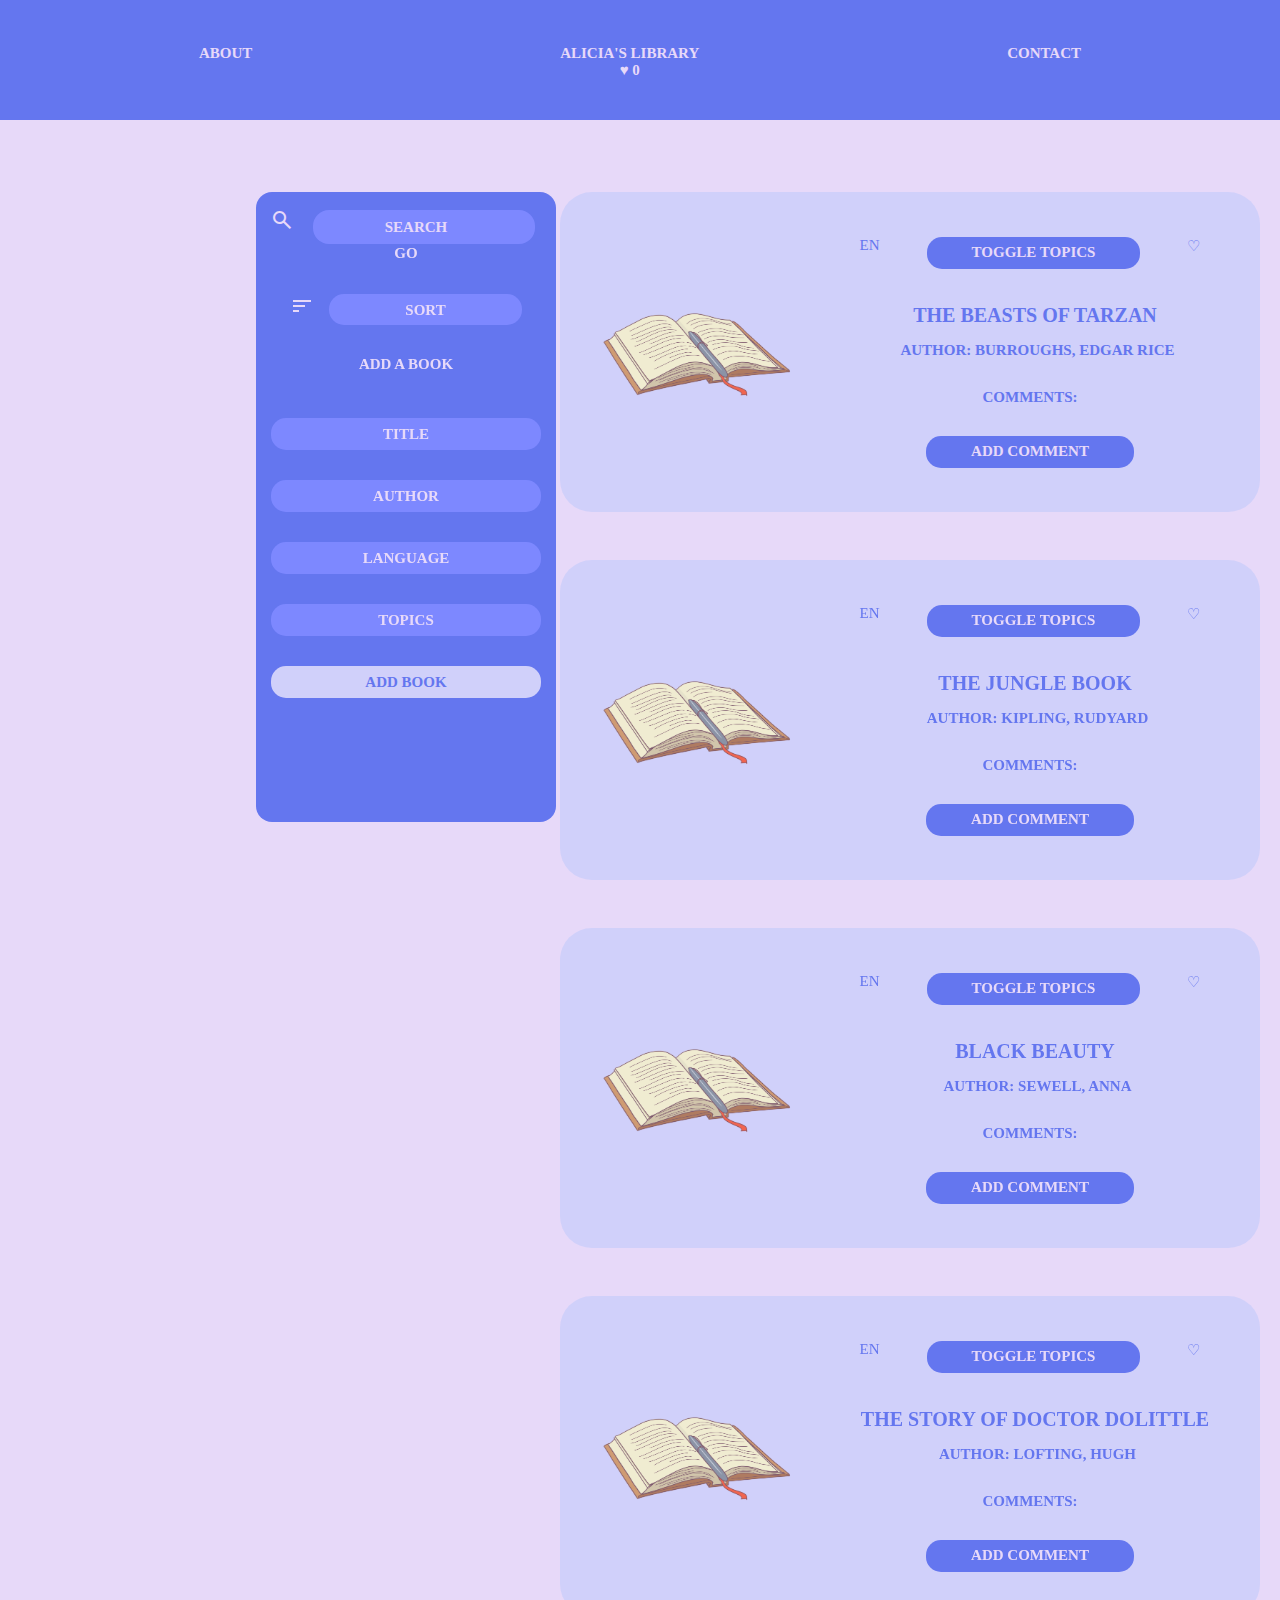
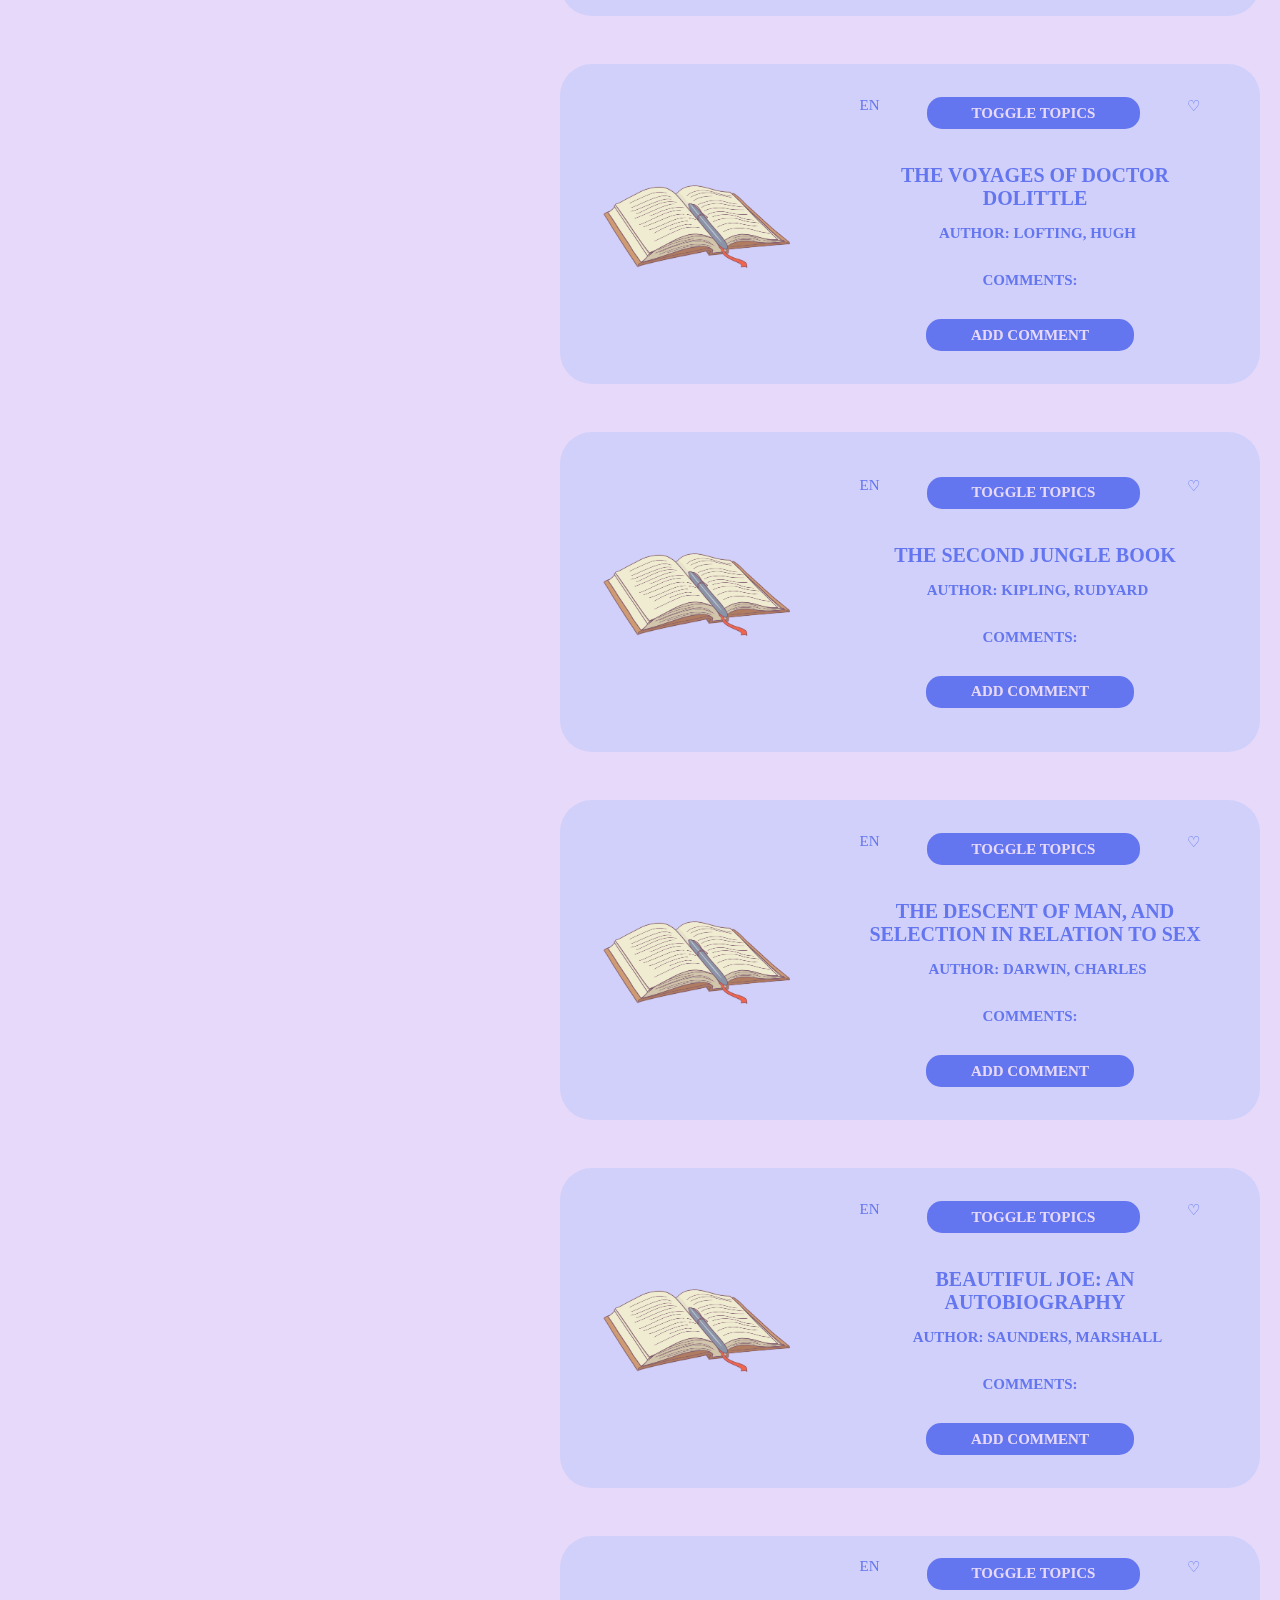
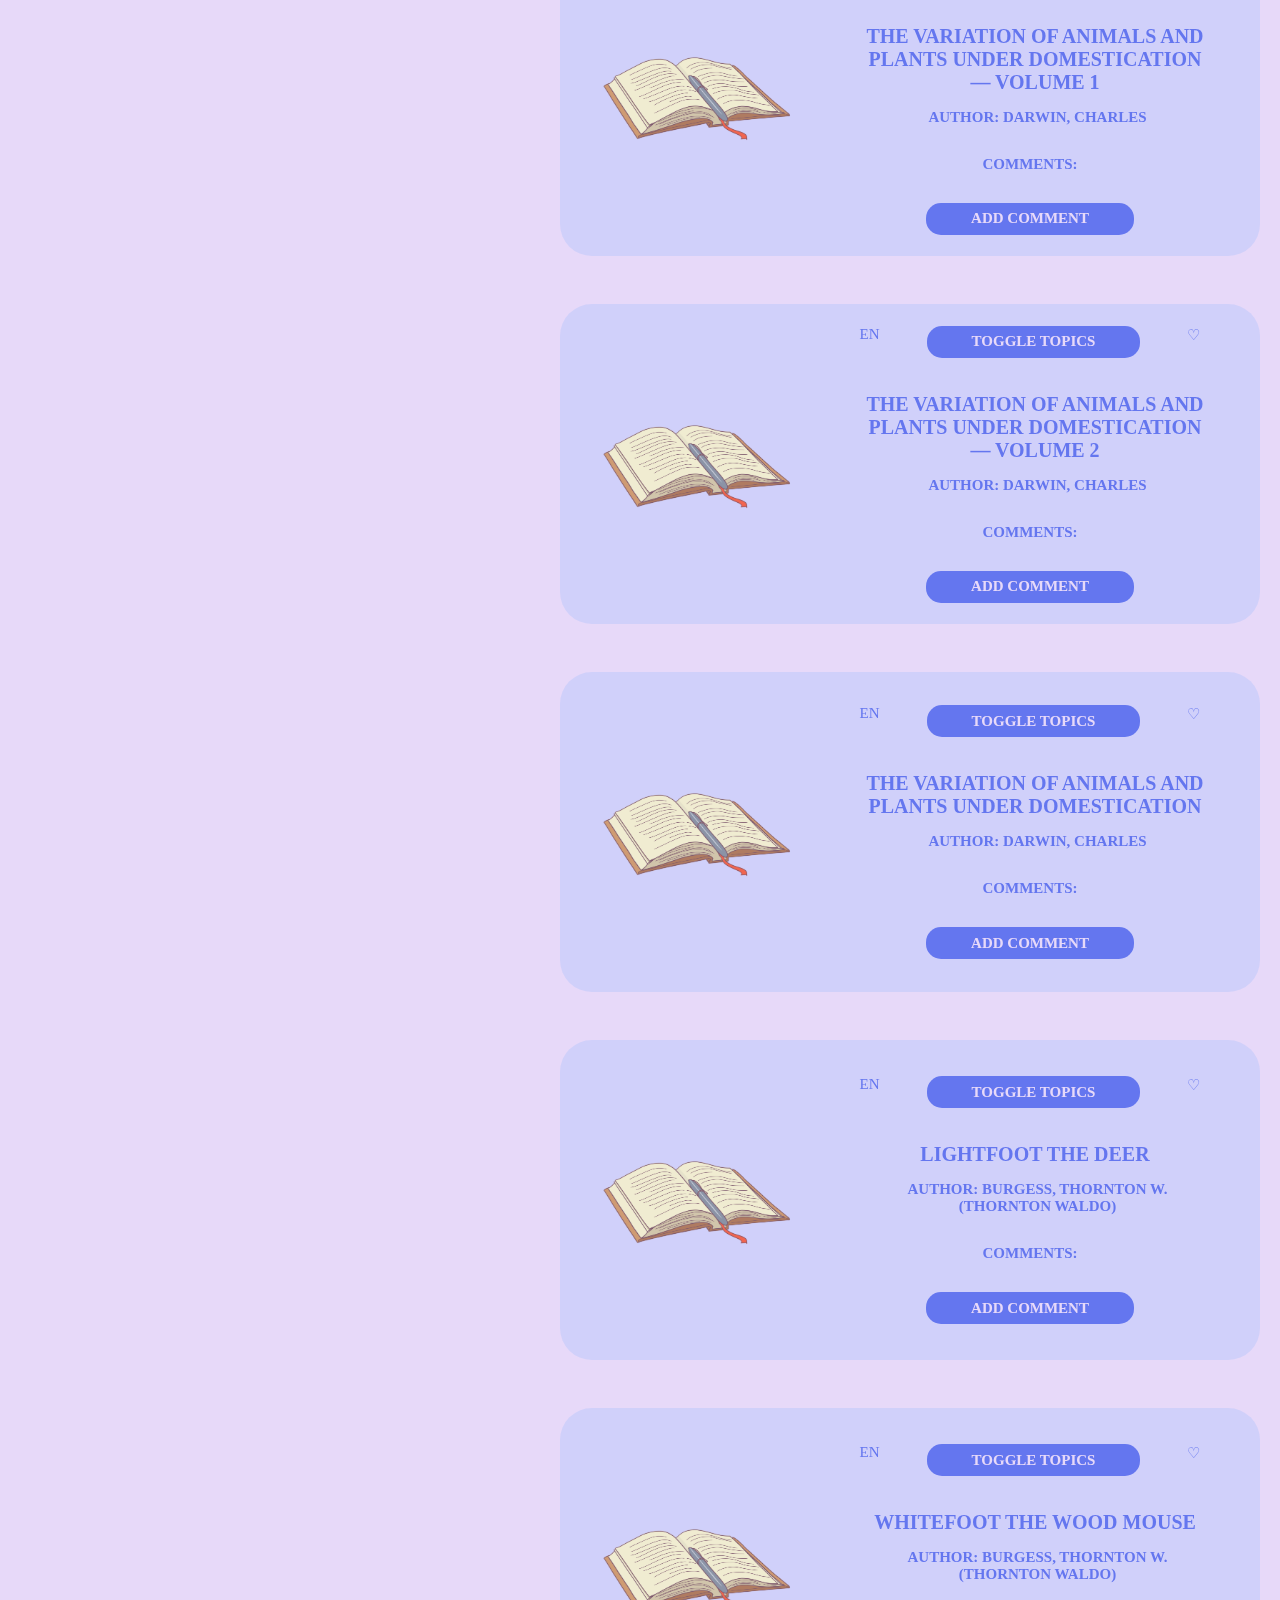
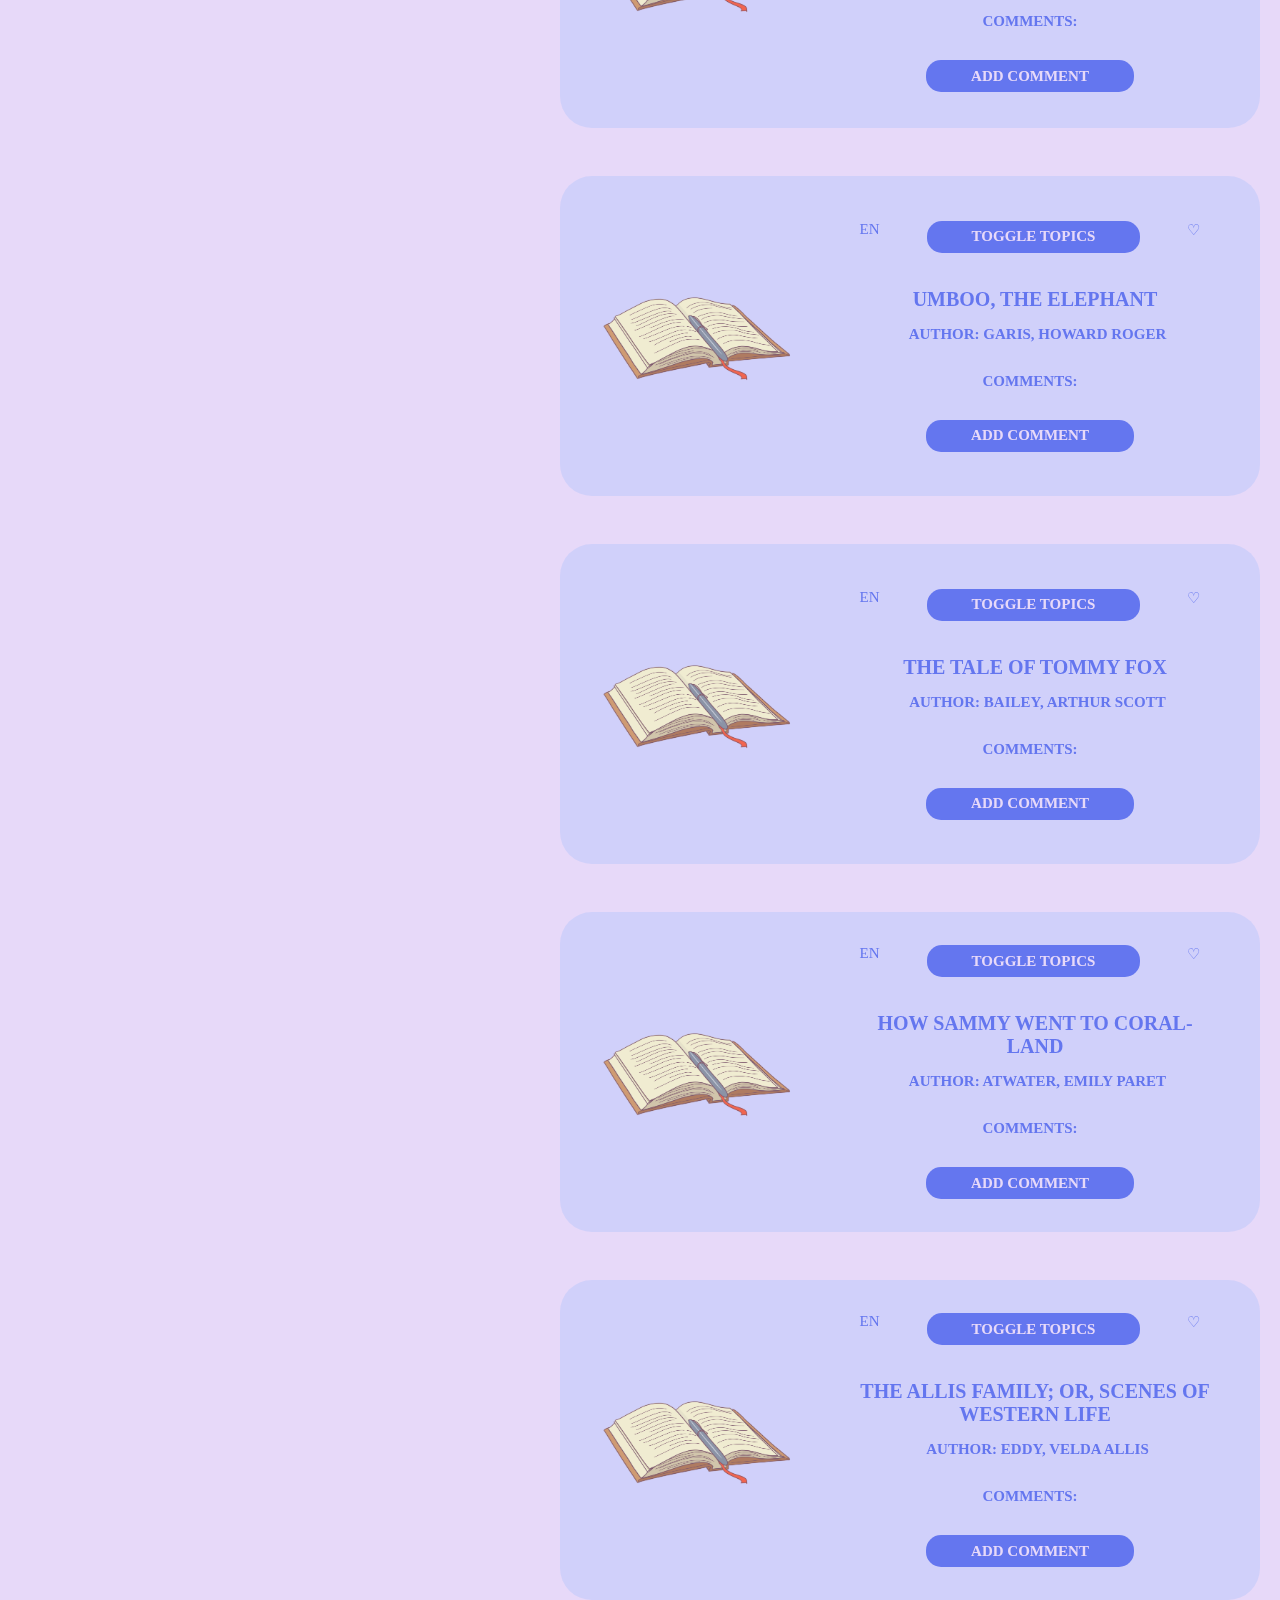
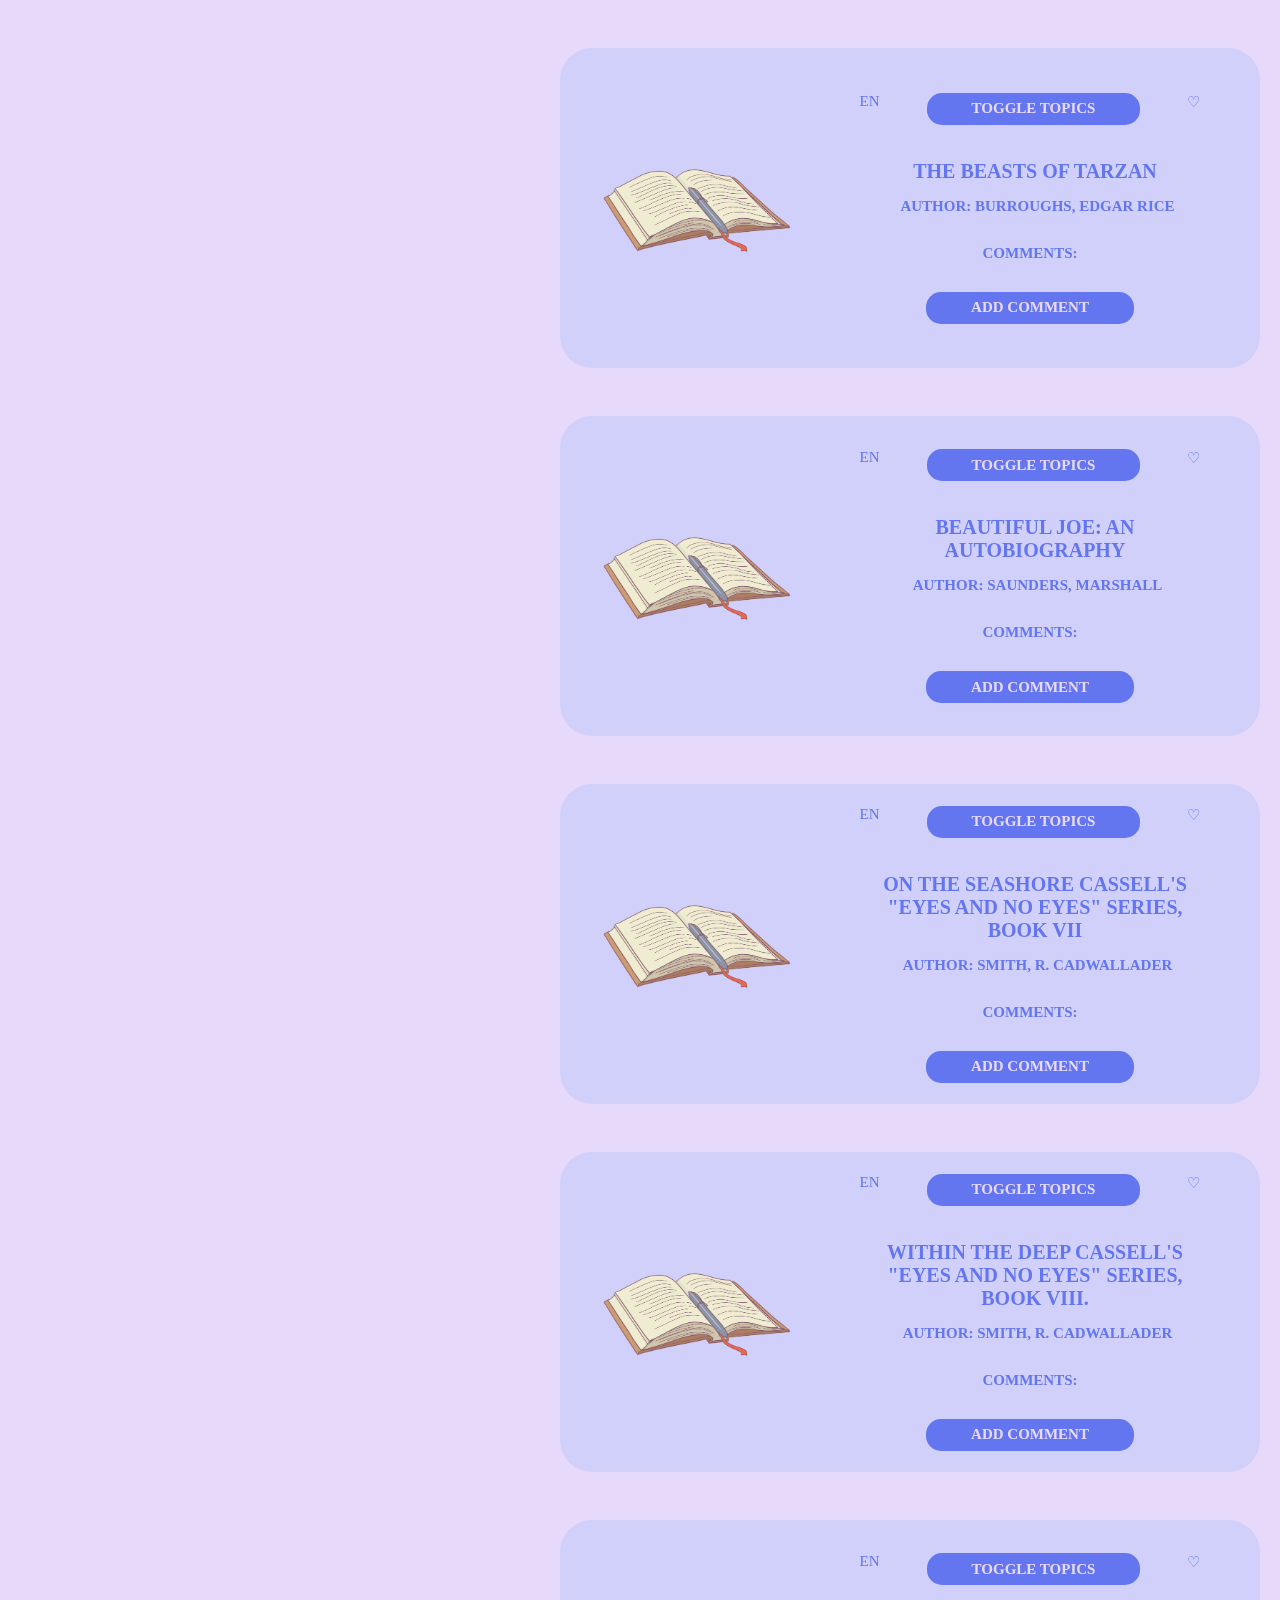
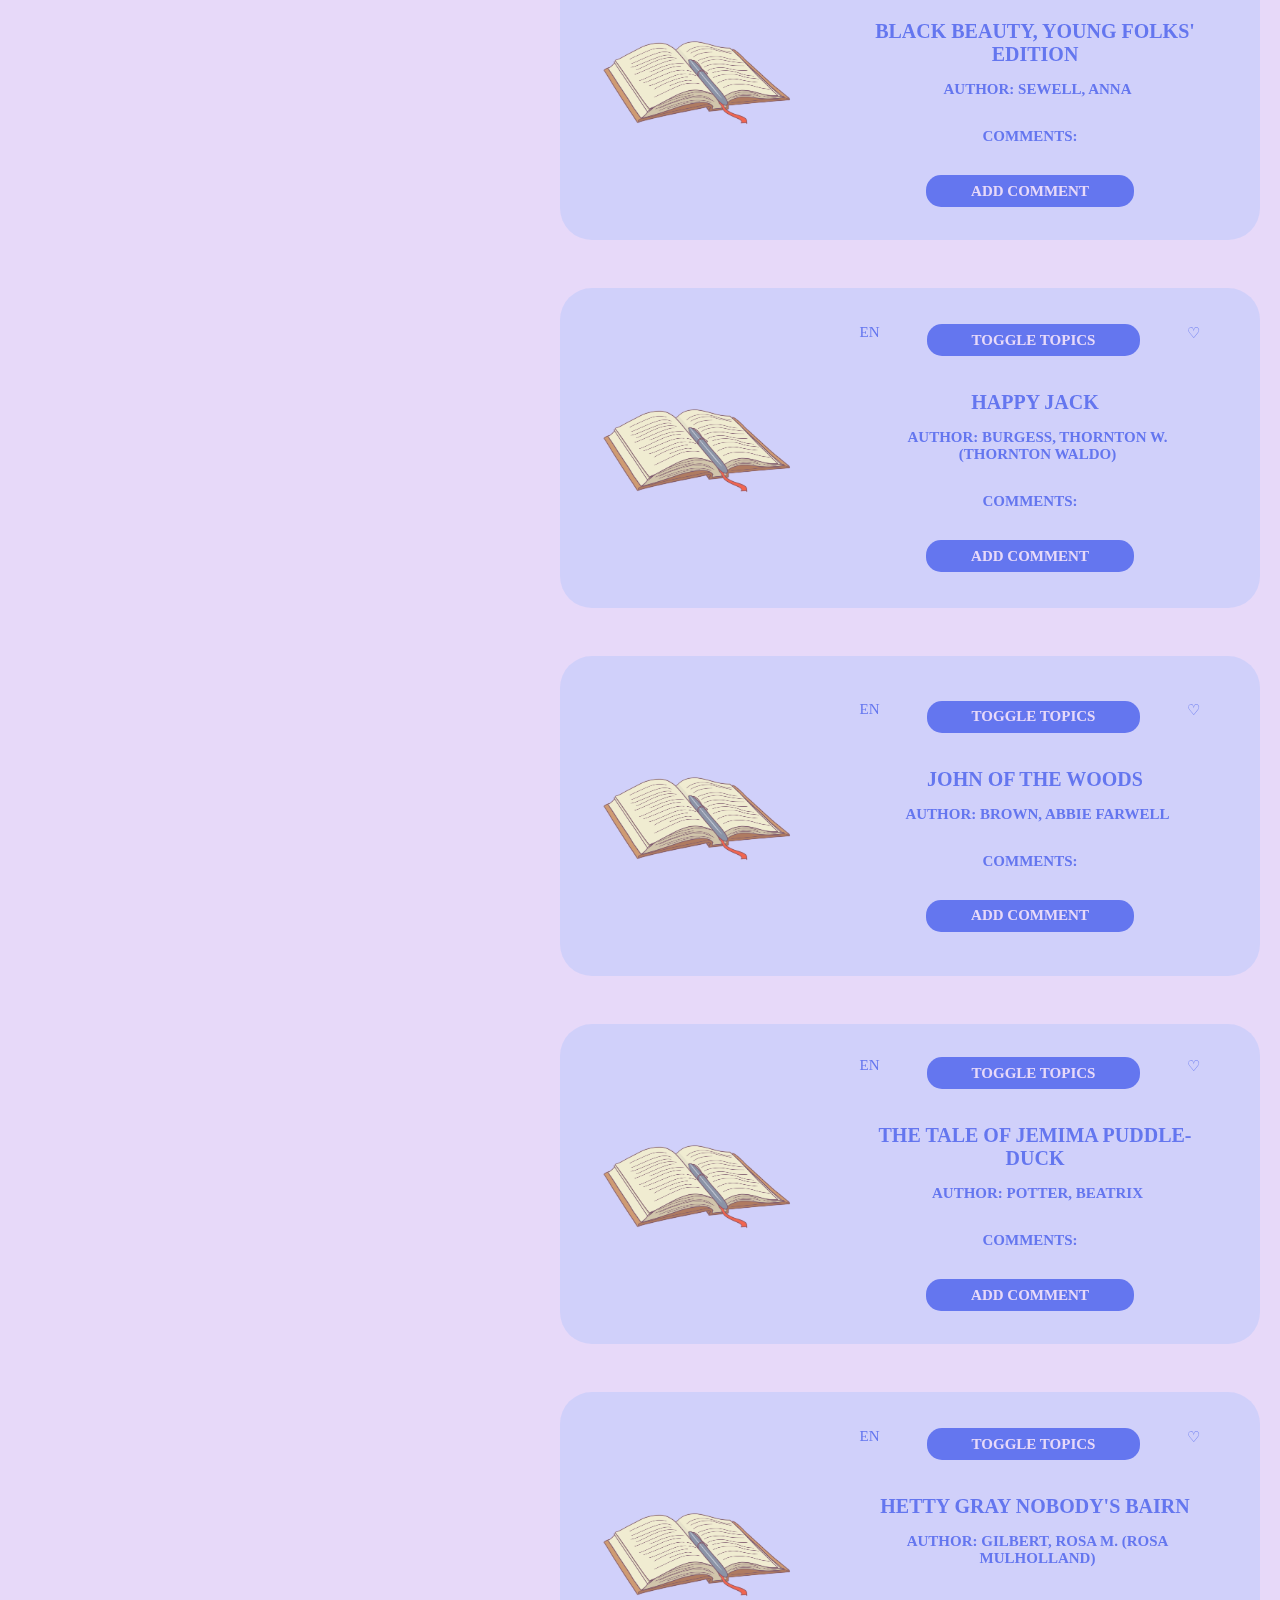
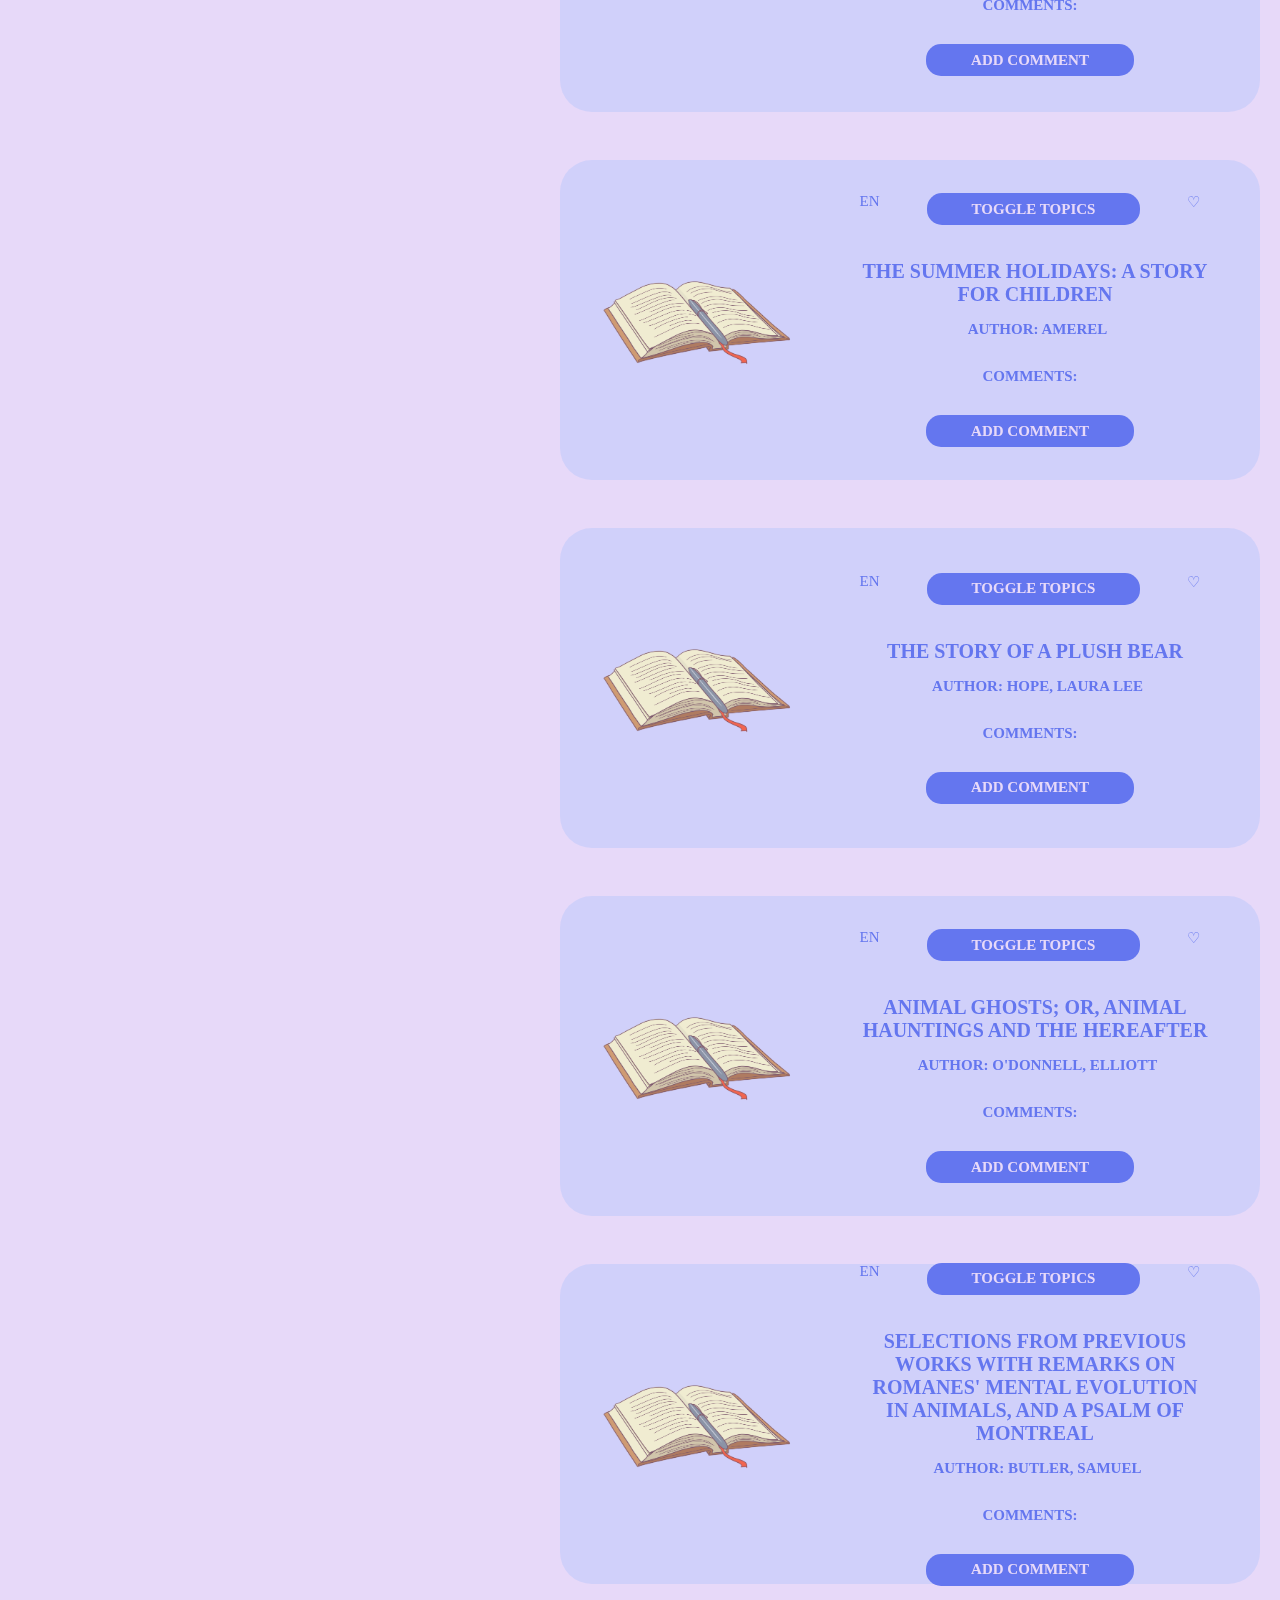
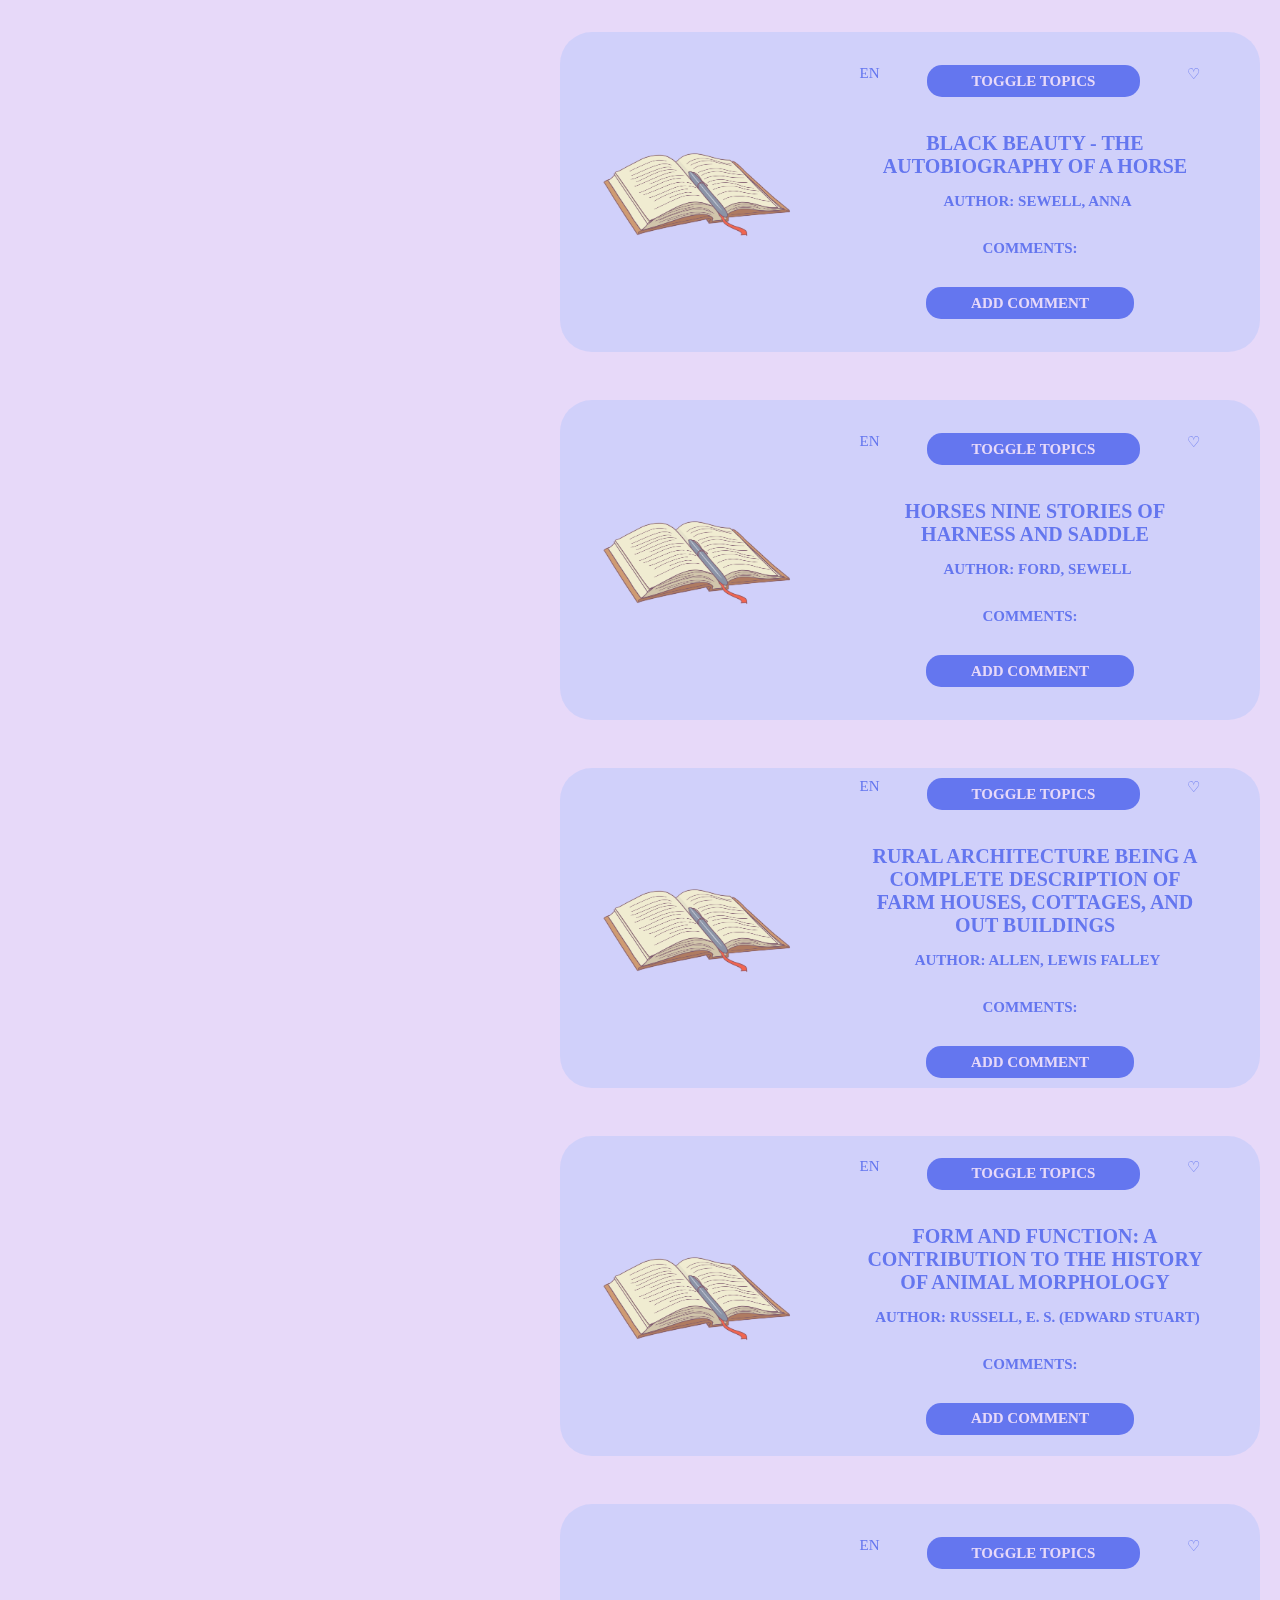
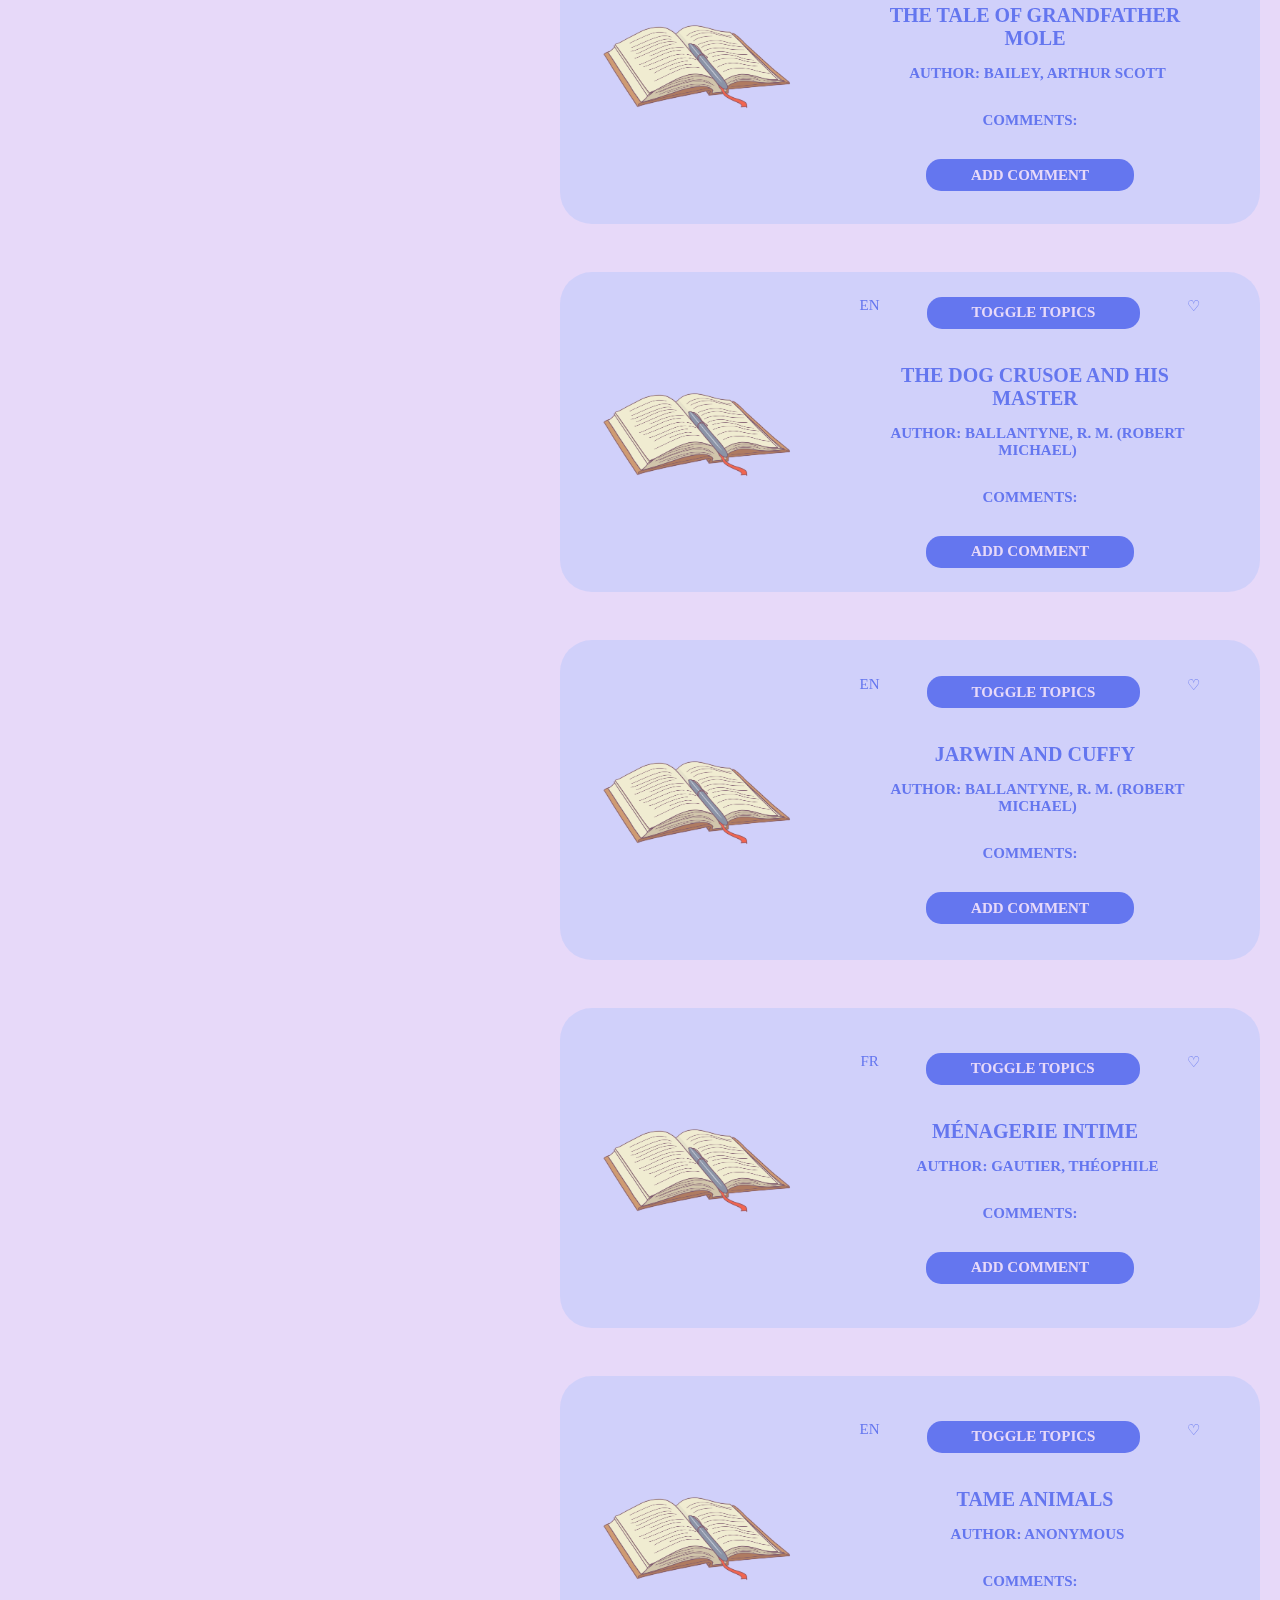
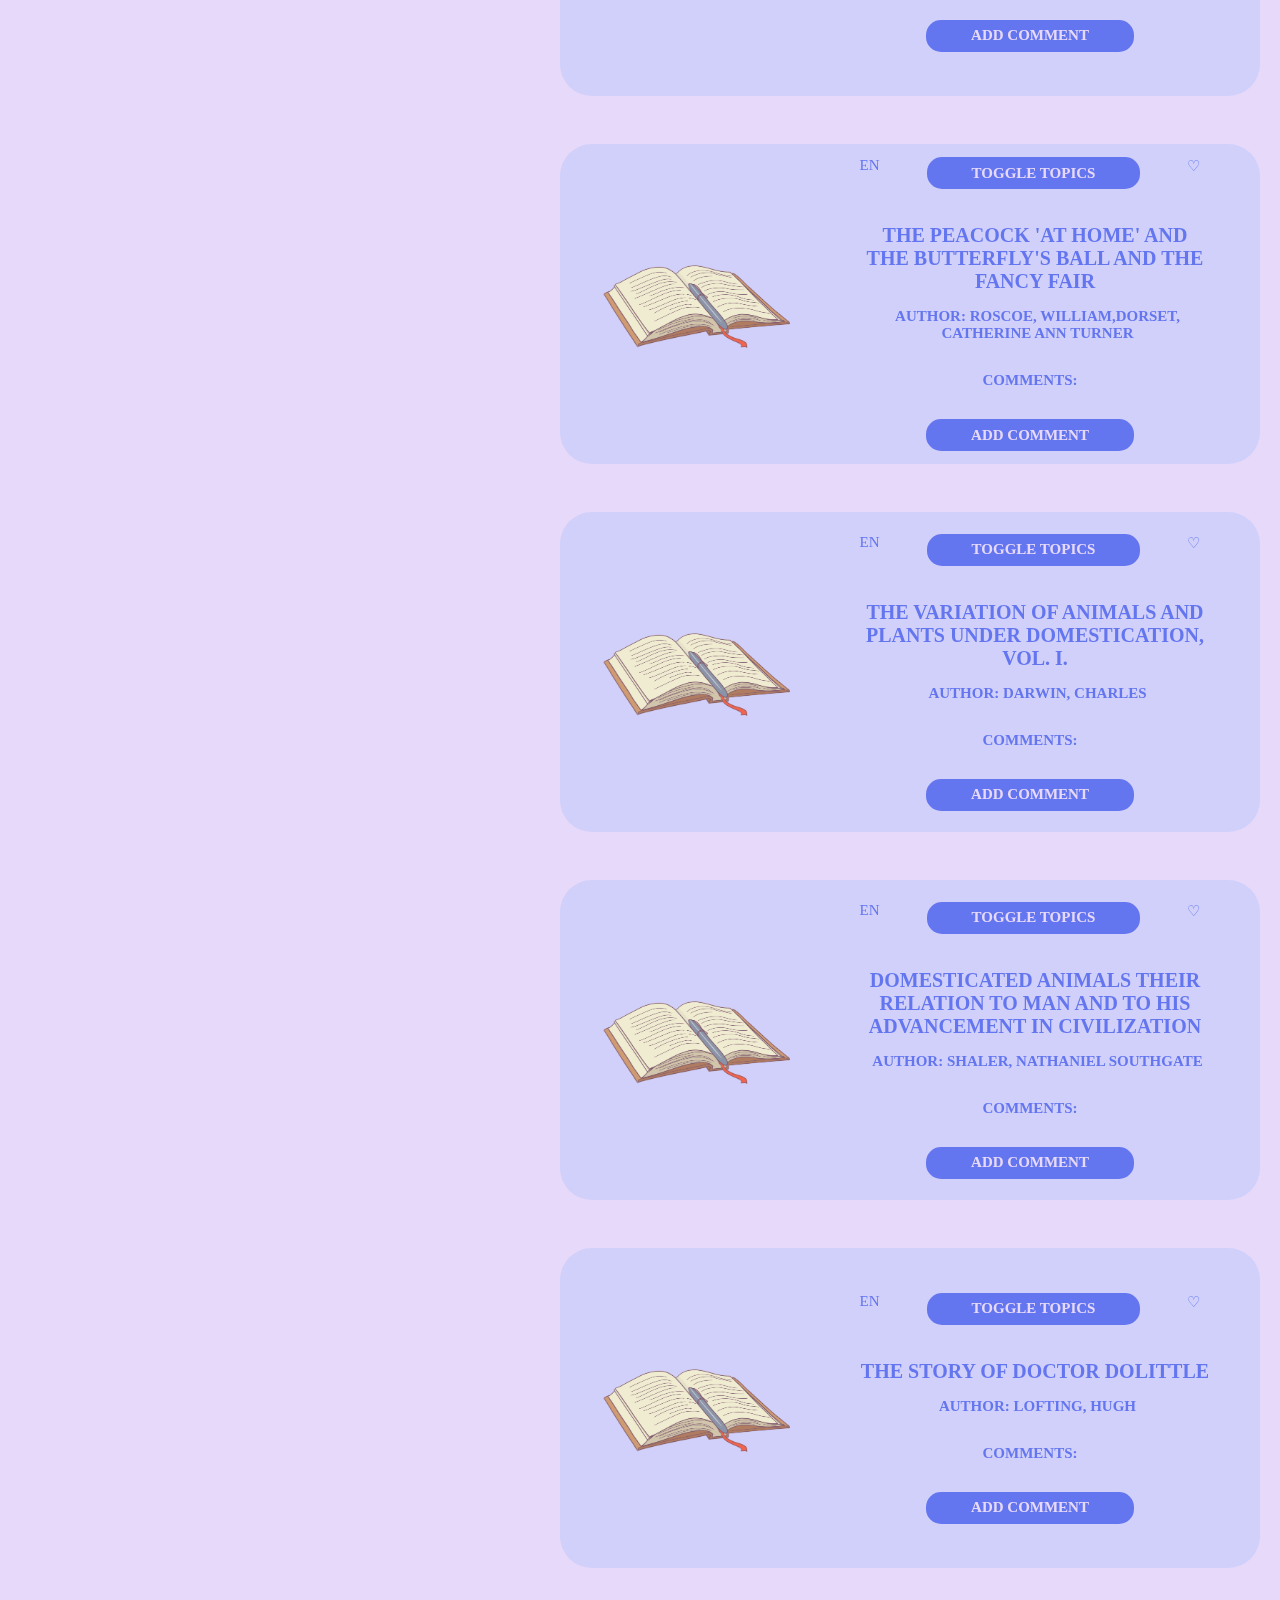
==== commit 93a618a5: "Cleanup and add comments" ====
--- a/index.html
+++ b/index.html
@@ -16,25 +16,25 @@
     />
   </head>
   <body>
+    <!-- navbar -->
     <nav class="navbar">
-      <!-- left nav sort button -->
       <a href="about.html">About</a>
-      <!-- center nav title and favorite count -->
       <section class="center-nav">
         <a href="index.html" class="my-library">Alicia's Library </a>
         <span> ♥ <span class="fav-books-count">0</span></span>
       </section>
       <a href="contact.html">Contact</a>
-      <!-- right nav search box -->
     </nav>
     <!-- book cards -->
     <section class="main-content">
       <section class="left-nav">
+        <!-- left nav search -->
         <section class="search">
           <span class="material-symbols-outlined"> search </span>
           <input type="search" placeholder="Search" class="search-input" />
           <button class="search-button">Go</button>
         </section>
+        <!-- left nav sort -->
         <section class="sort-container">
           <span class="material-symbols-outlined"> sort </span>
           <label for="sort-button"></label>
@@ -52,11 +52,10 @@
             </option>
           </select>
         </section>
-
+        <!-- left nav add book -->
         <section class="add-book">
           <p class="add-book">Add a Book</p>
           <input type="text" class="add-title-input" name="title" placeholder="Title" required />
-
           <input type="text" class="add-author-input" name="author" placeholder="Author" required />
           <input
             type="text"
@@ -70,6 +69,7 @@
           <button class="add-book-button">Add Book</button>
         </section>
       </section>
+      <!-- main book list content -->
       <main class="book-list"></main>
     </section>
     <!-- scripts -->
--- a/style.css
+++ b/style.css
@@ -108,9 +108,13 @@
   padding: 0.5em;
   margin-left: 15px;
   background-color: rgb(125, 136, 255);
-  color: rgb(231, 217, 249);
-  text-align: center;
-  border-radius: 1em;
+  color: #fff5fa;
+
+  text-align: center;
+  border-radius: 1em;
+  font-weight: 600;
+  font-family: Raleway;
+  text-transform: uppercase;
 }
 
 .search-button {
@@ -136,11 +140,11 @@
 }
 
 .sort-dropdown {
+  all: unset;
   margin-left: 15px;
   padding: 0.5em;
   border-radius: 1em;
   text-align: center;
-
   color: rgb(231, 217, 249);
   background-color: rgb(125, 136, 255);
   font-family: Raleway;
@@ -209,10 +213,7 @@
   display: flex;
   position: relative;
   left: 40%;
-  /* position: fixed; */
-  flex-direction: column;
-  /* align-items: center; */
-  /* justify-content: center; */
+  flex-direction: column;
   gap: 3em;
   margin-bottom: 10em;
   margin-top: 4em;
@@ -226,7 +227,6 @@
 .book-card {
   display: flex;
   flex-direction: row;
-  /* justify-content: center; */
   align-items: center;
   width: 700px;
   height: 320px;
@@ -239,7 +239,6 @@
 /* book image */
 
 .card-left {
-  border: 1px solid red;
   position: relative;
   left: 5%;
 }
@@ -267,7 +266,6 @@
 .toggle-topics {
   all: unset;
   background-color: rgb(100, 118, 239);
-  /* background-color: rgb(100, 118, 239); */
   color: rgb(231, 217, 249);
   border-radius: 1em;
   padding: 0.5em;
@@ -292,9 +290,7 @@
 /* book card body */
 
 .card-right-container {
-  border: 1px solid red;
   position: relative;
-
   left: 10%;
   width: 400px;
 }
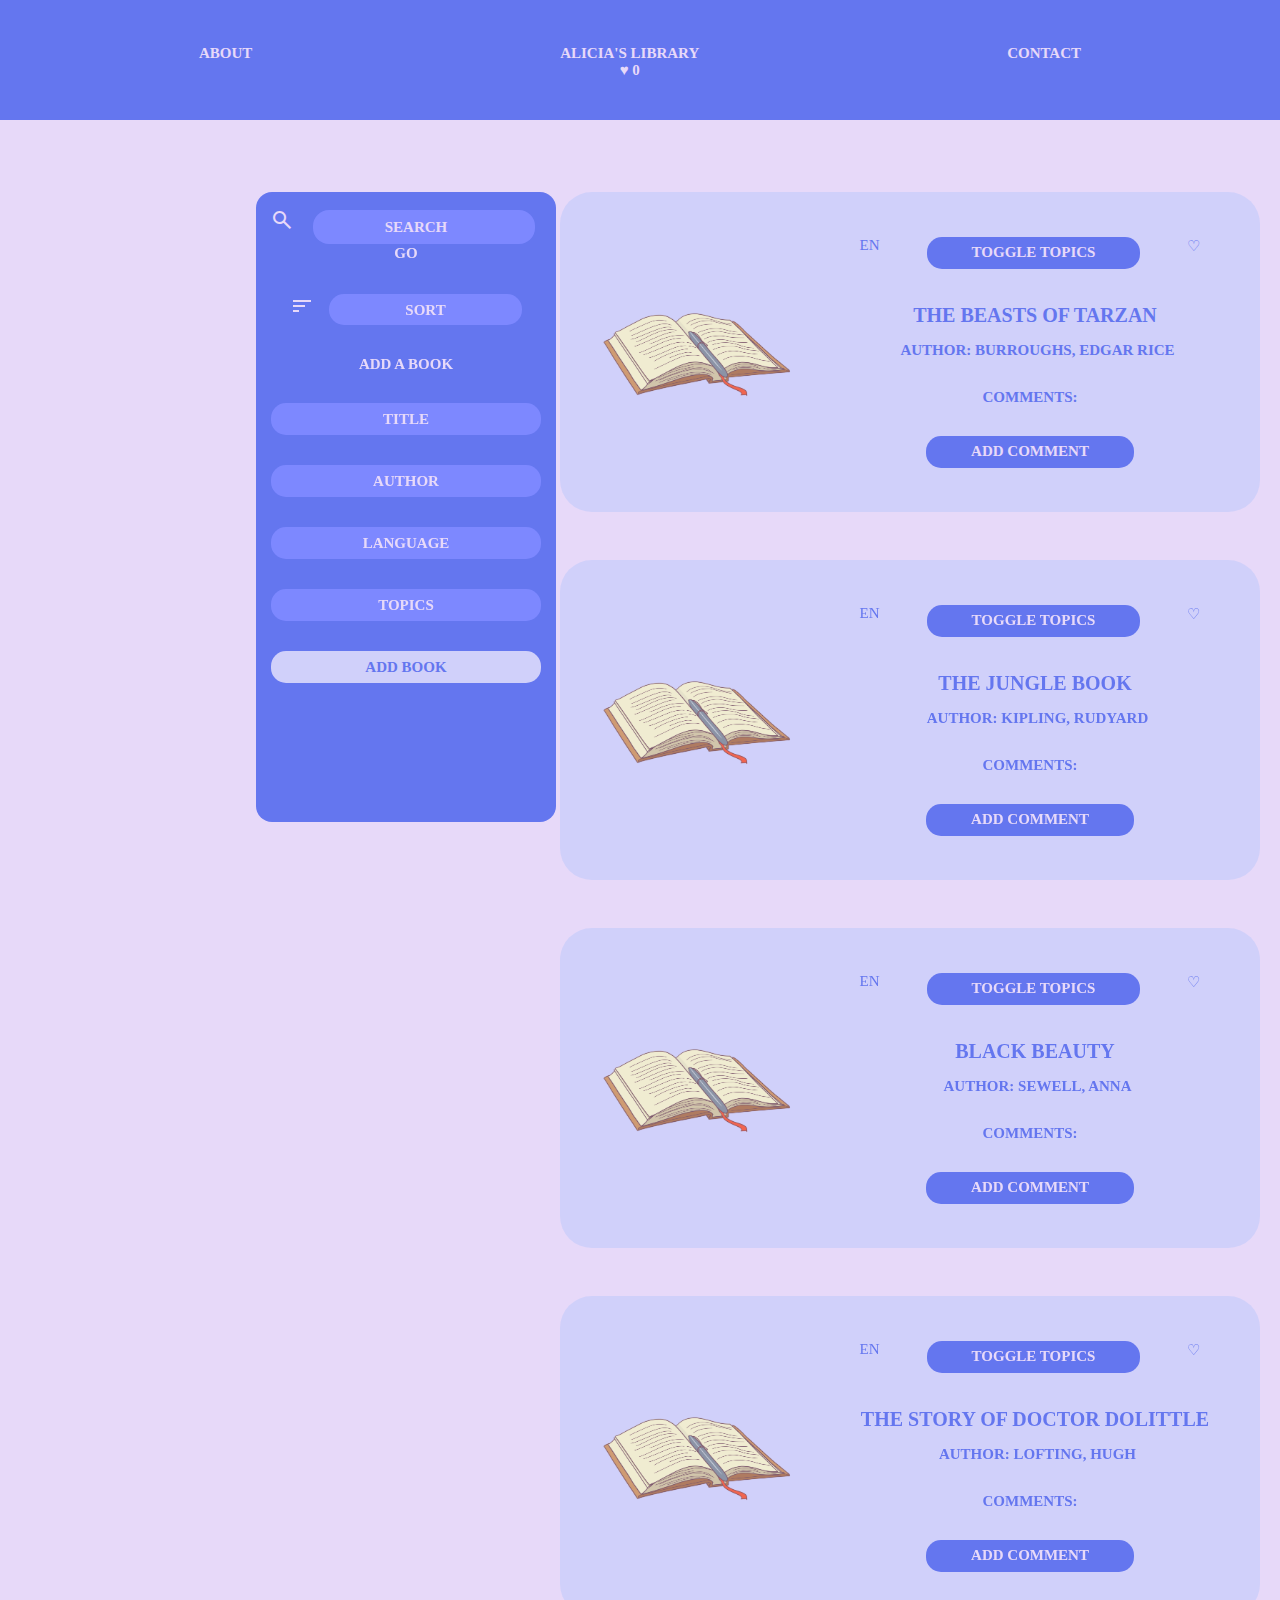
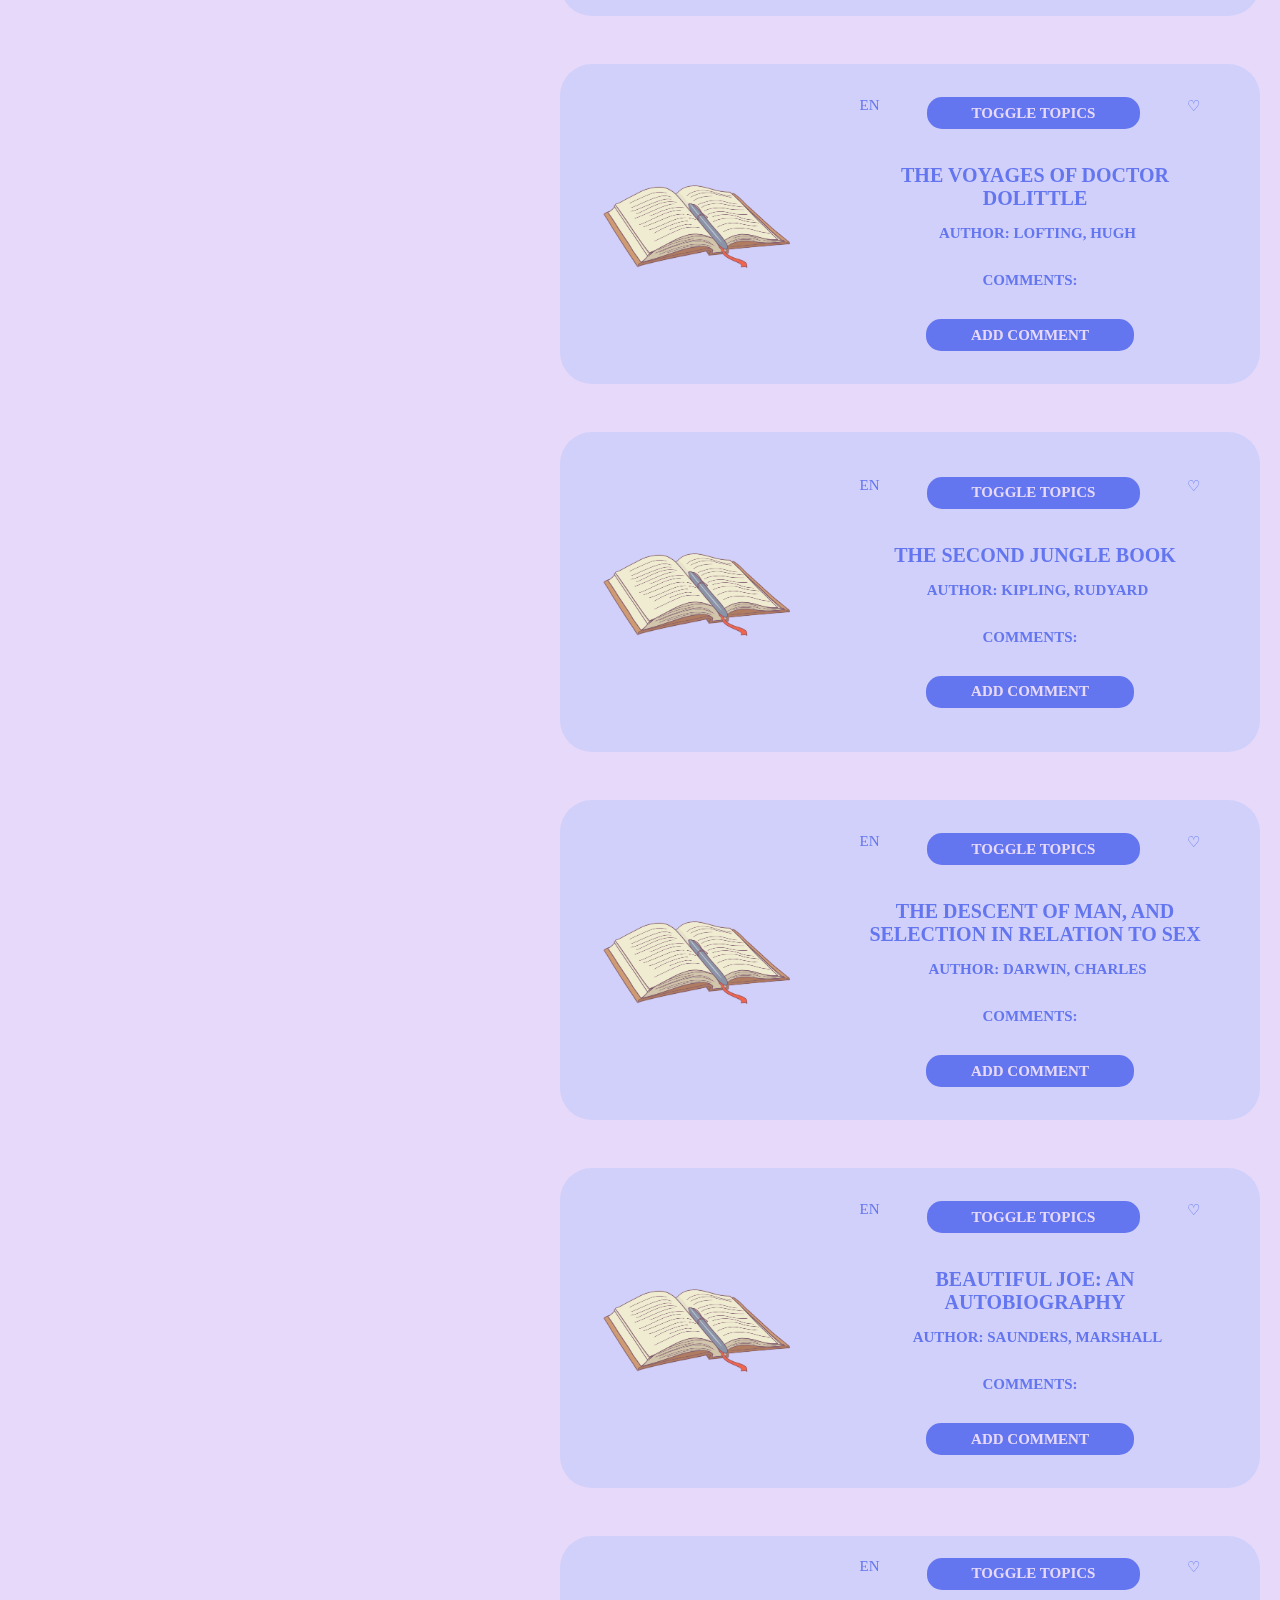
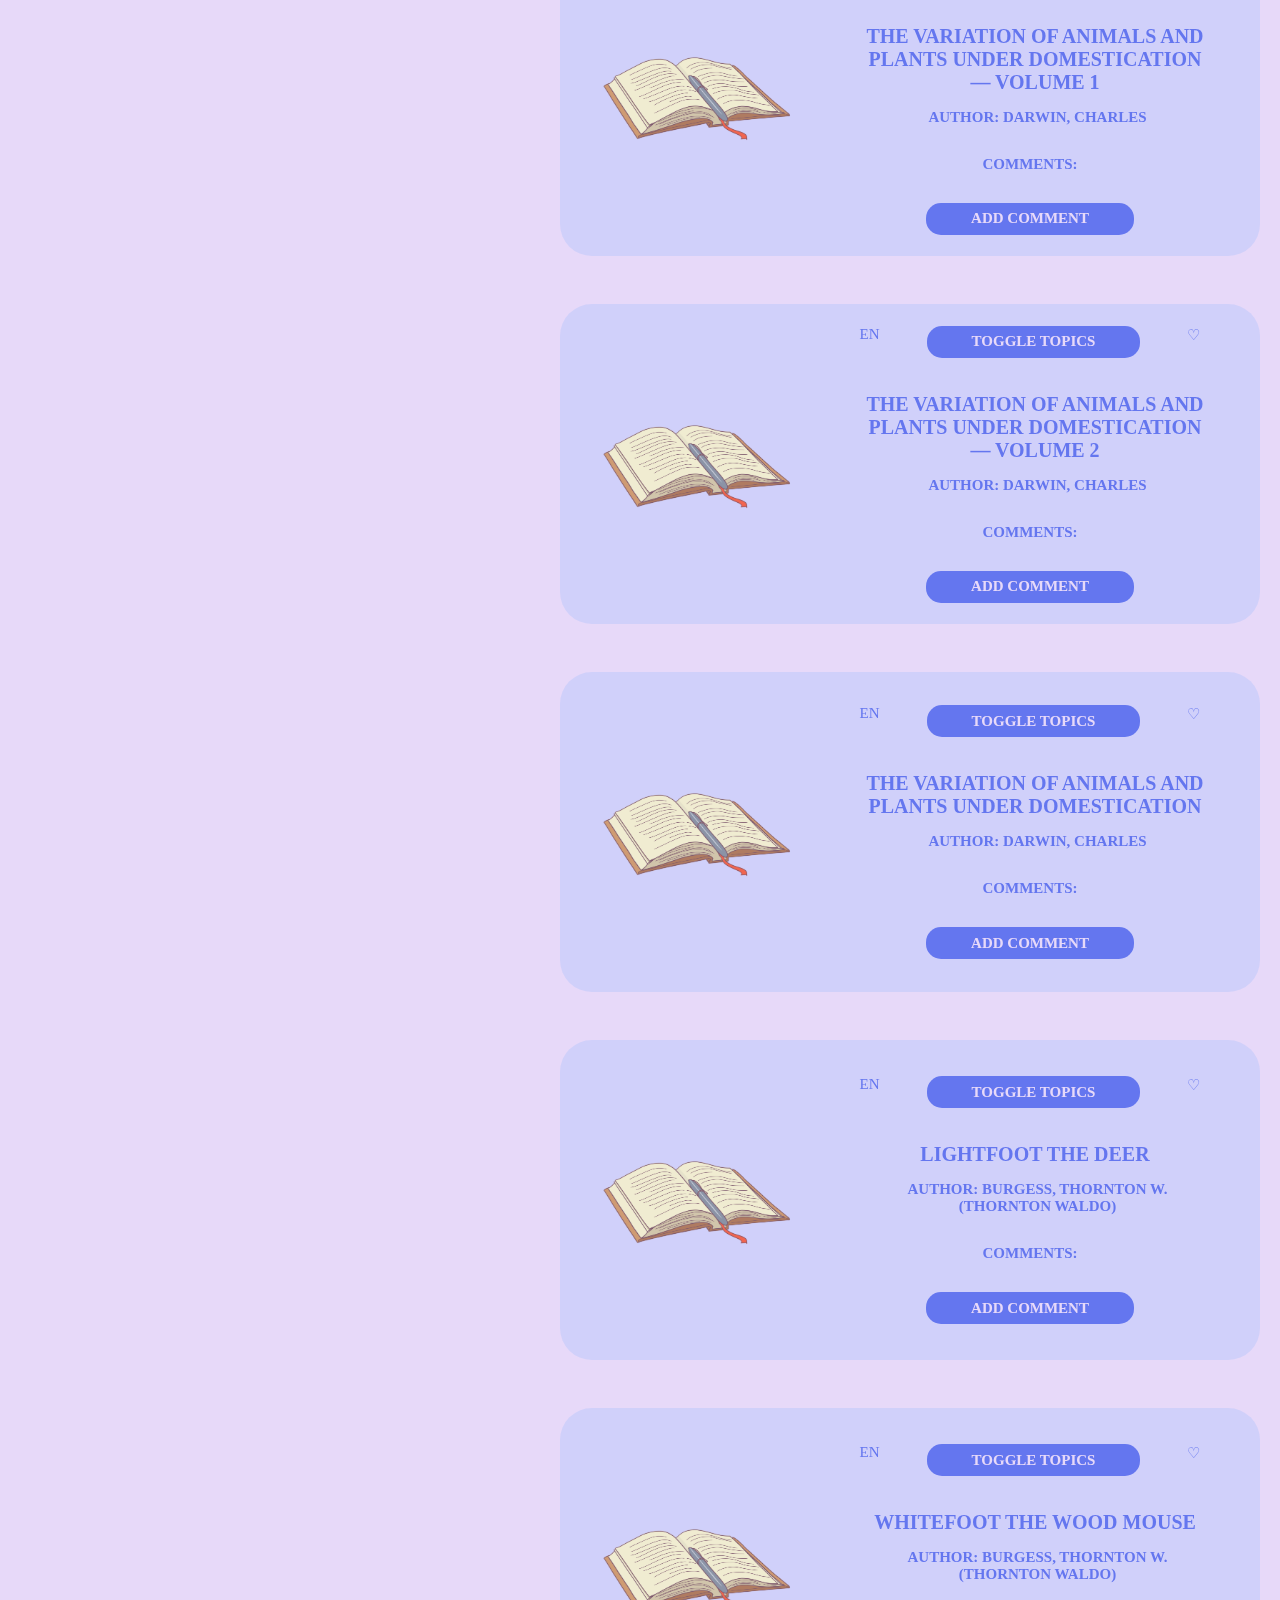
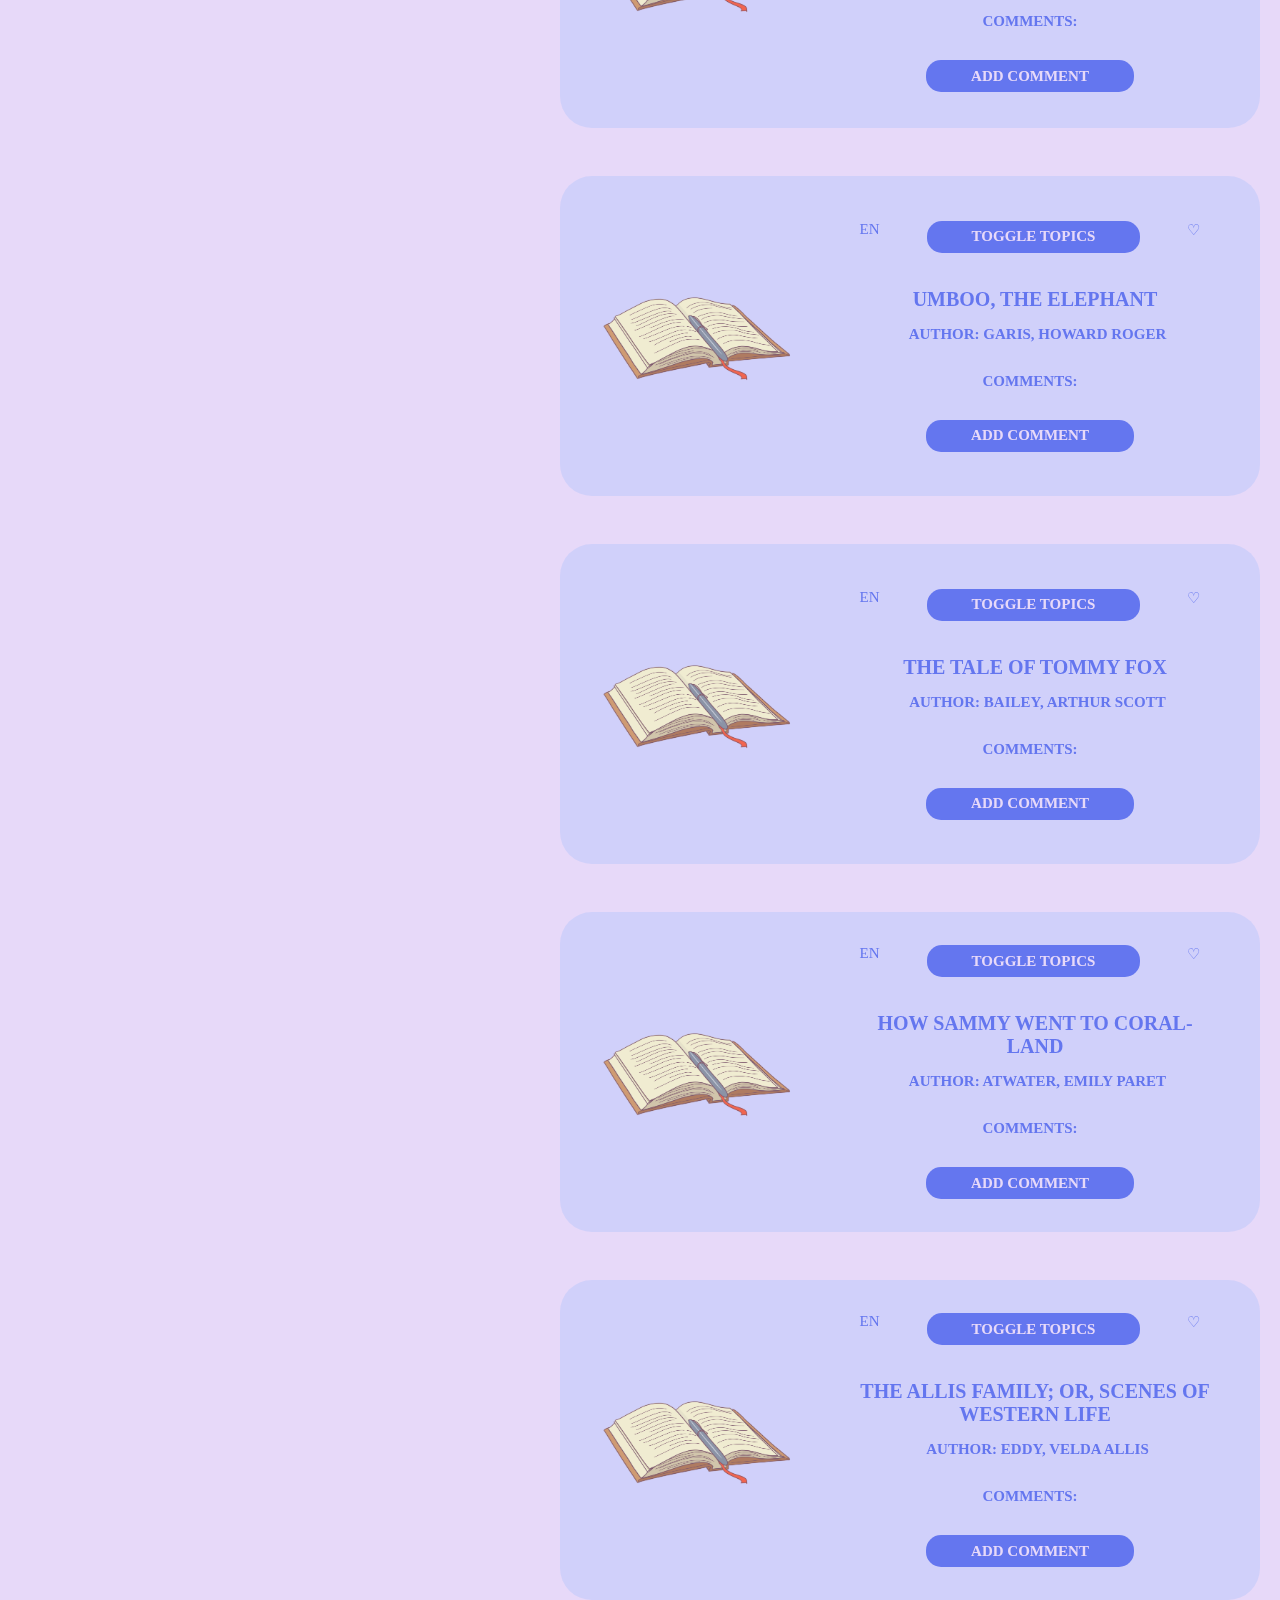
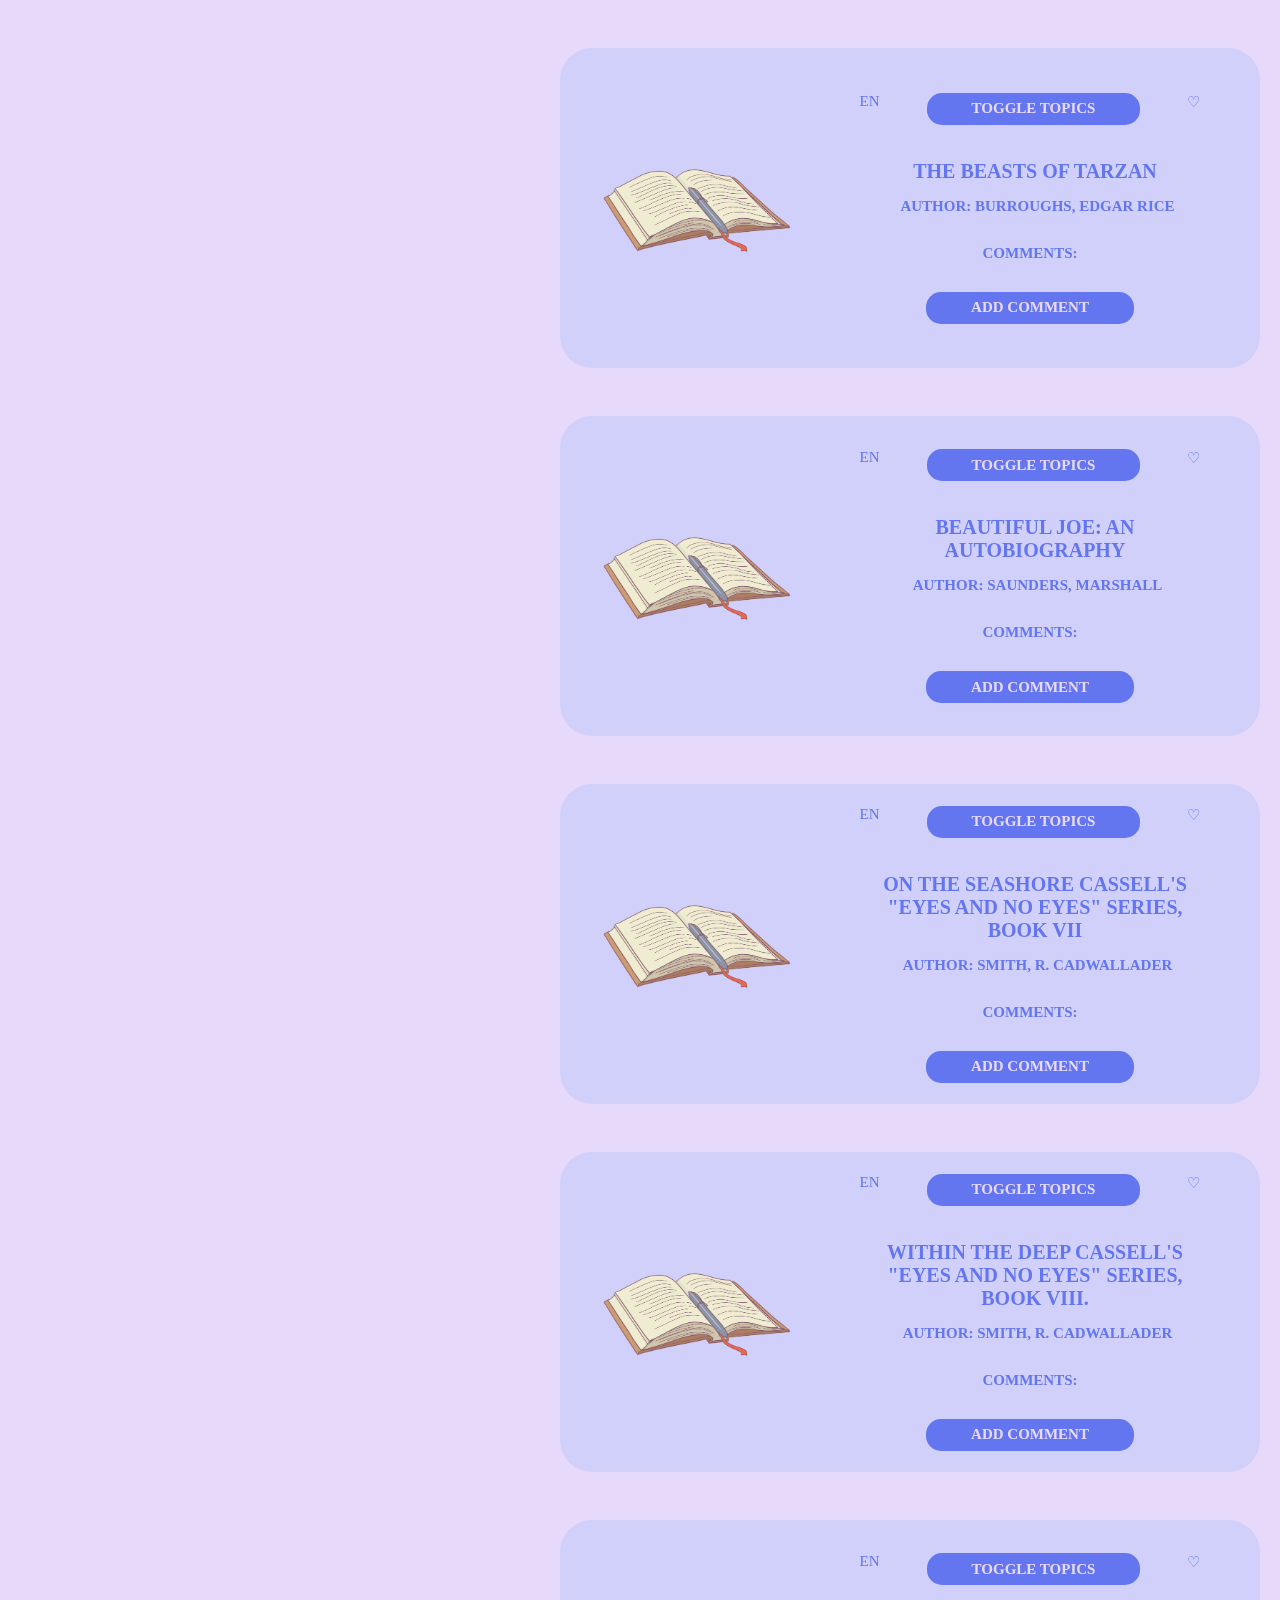
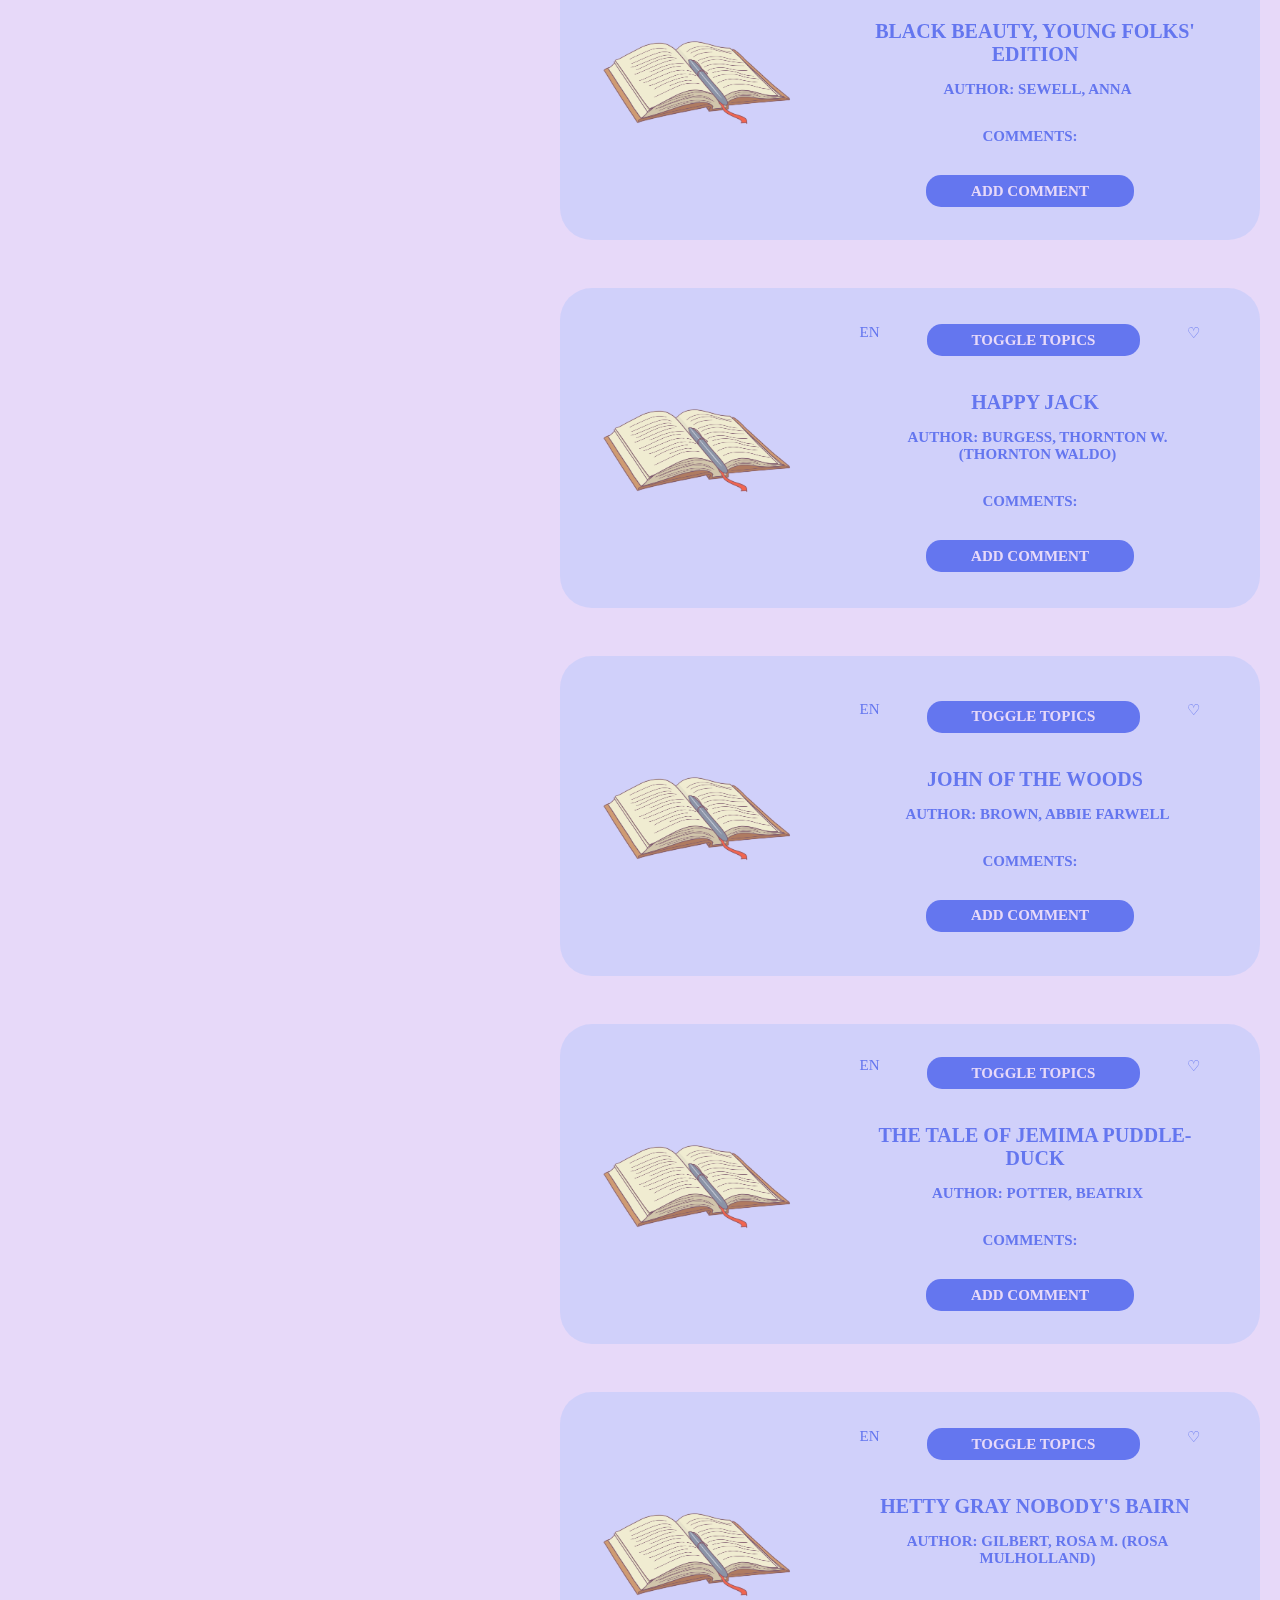
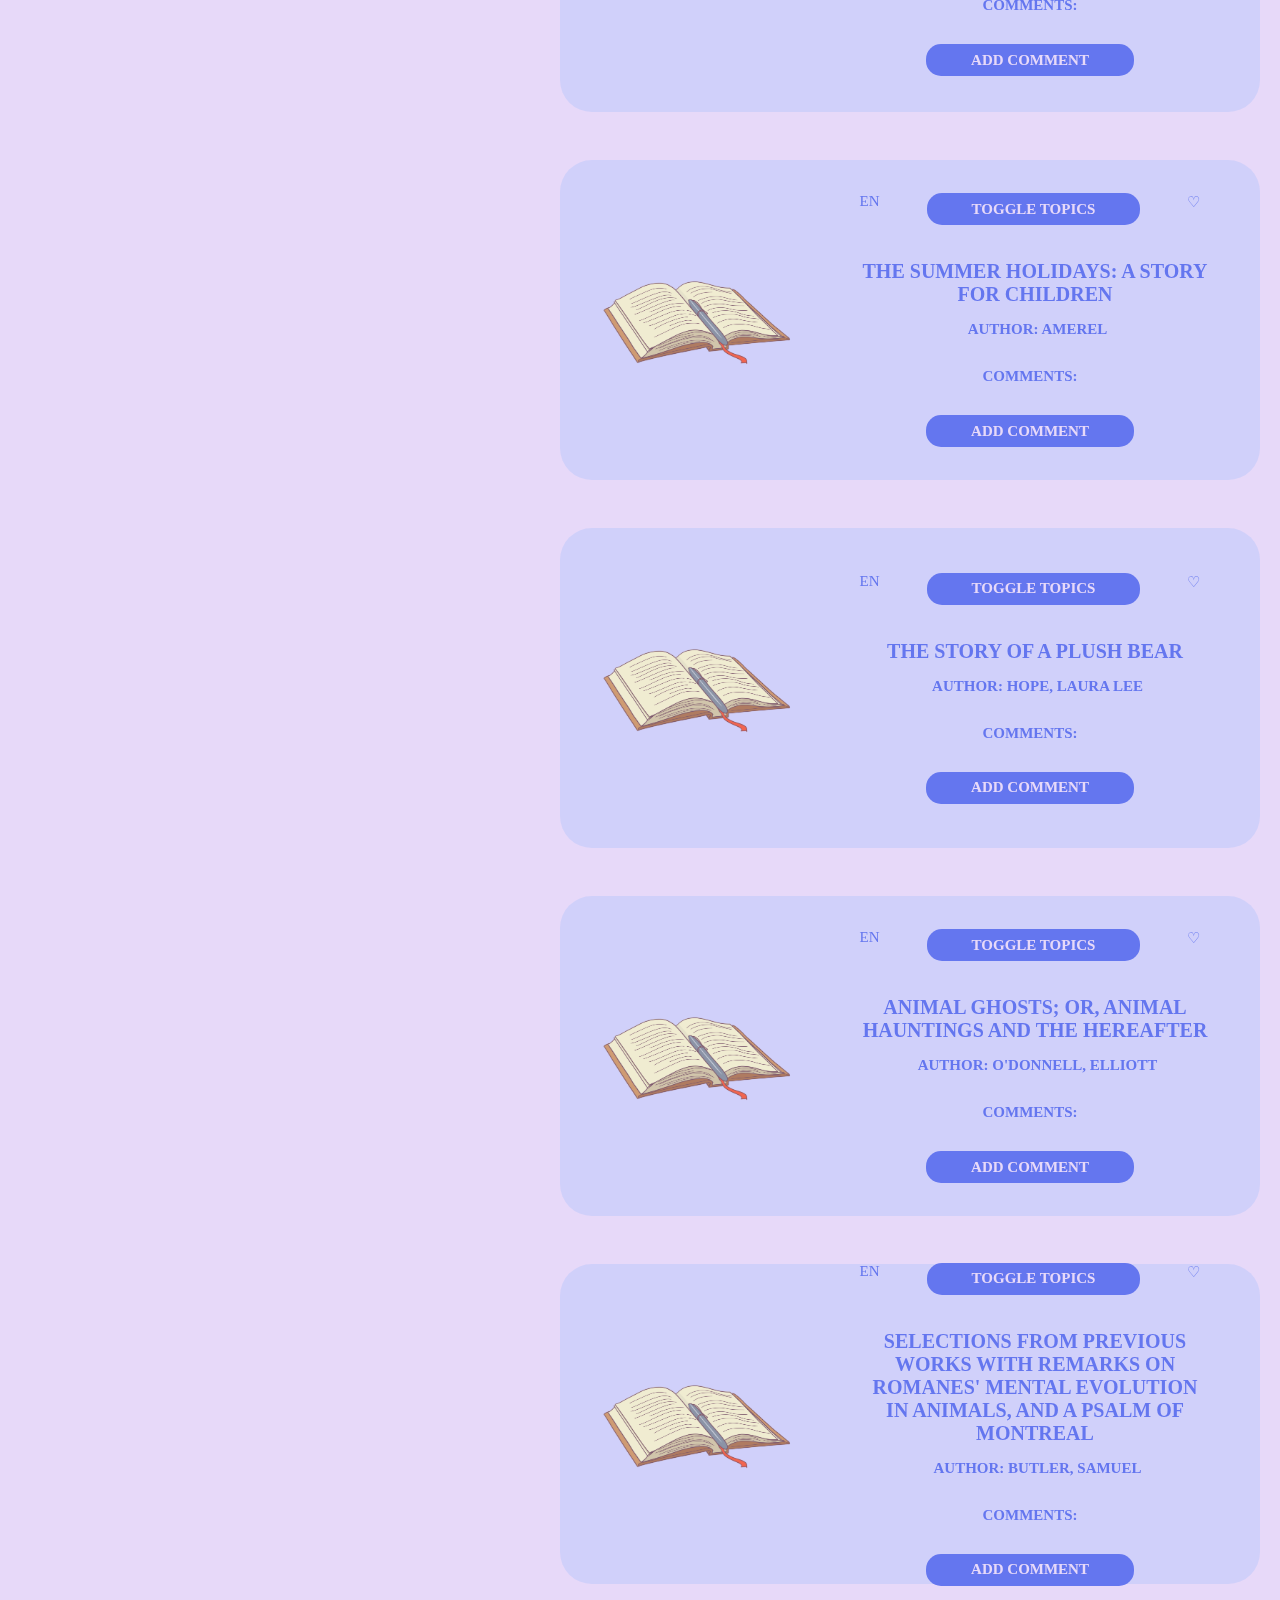
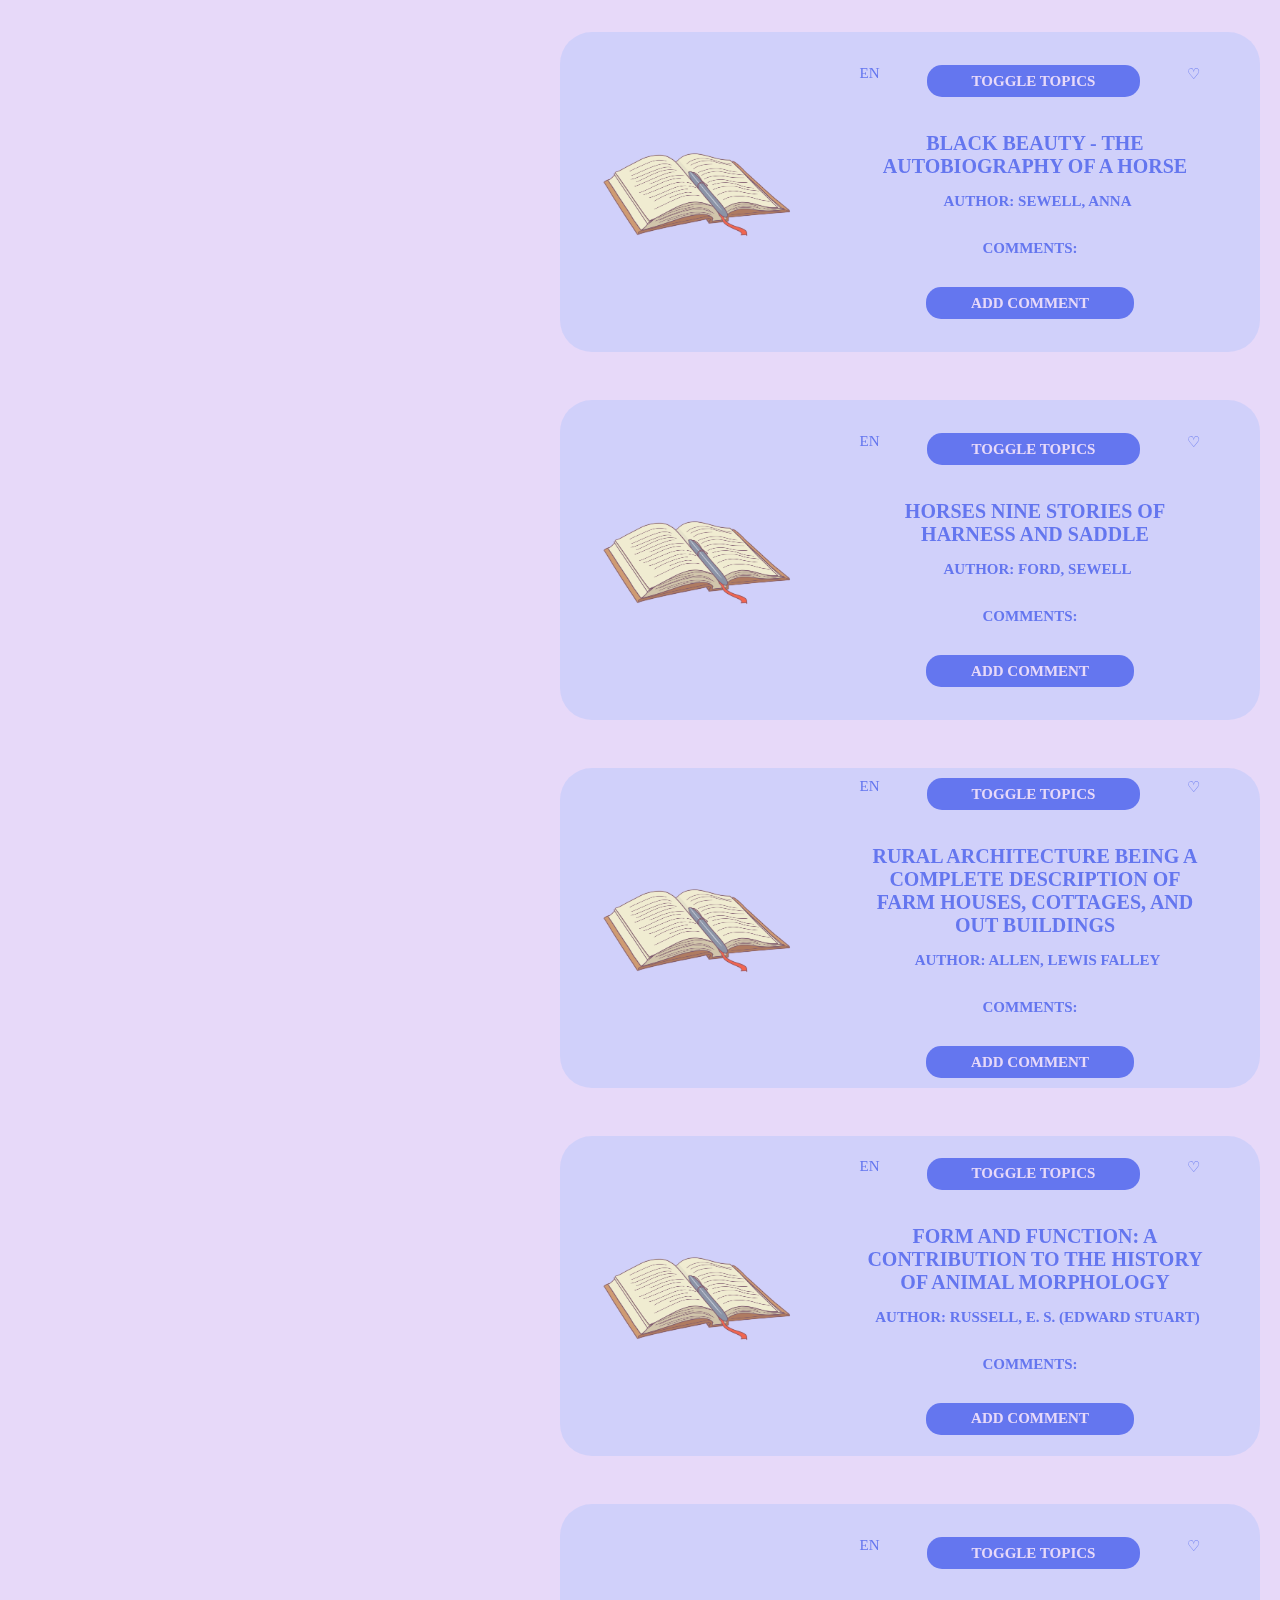
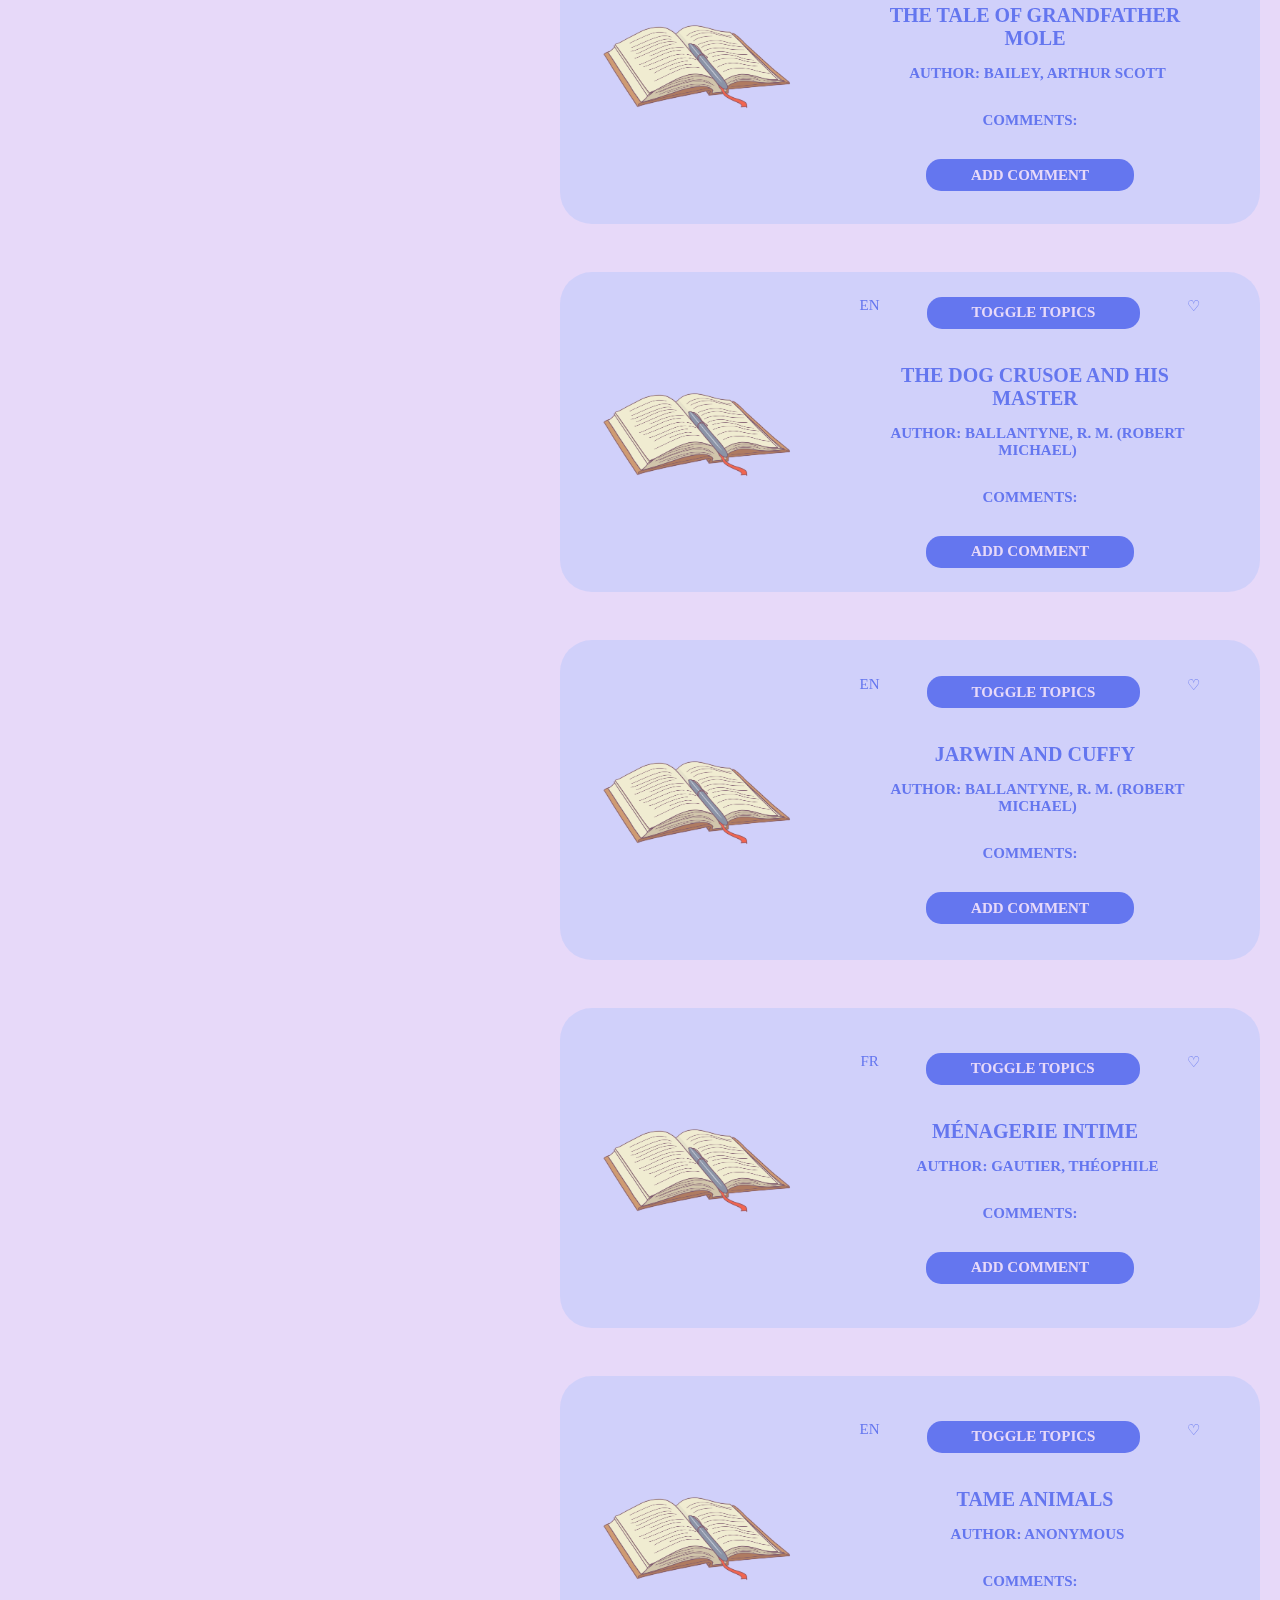
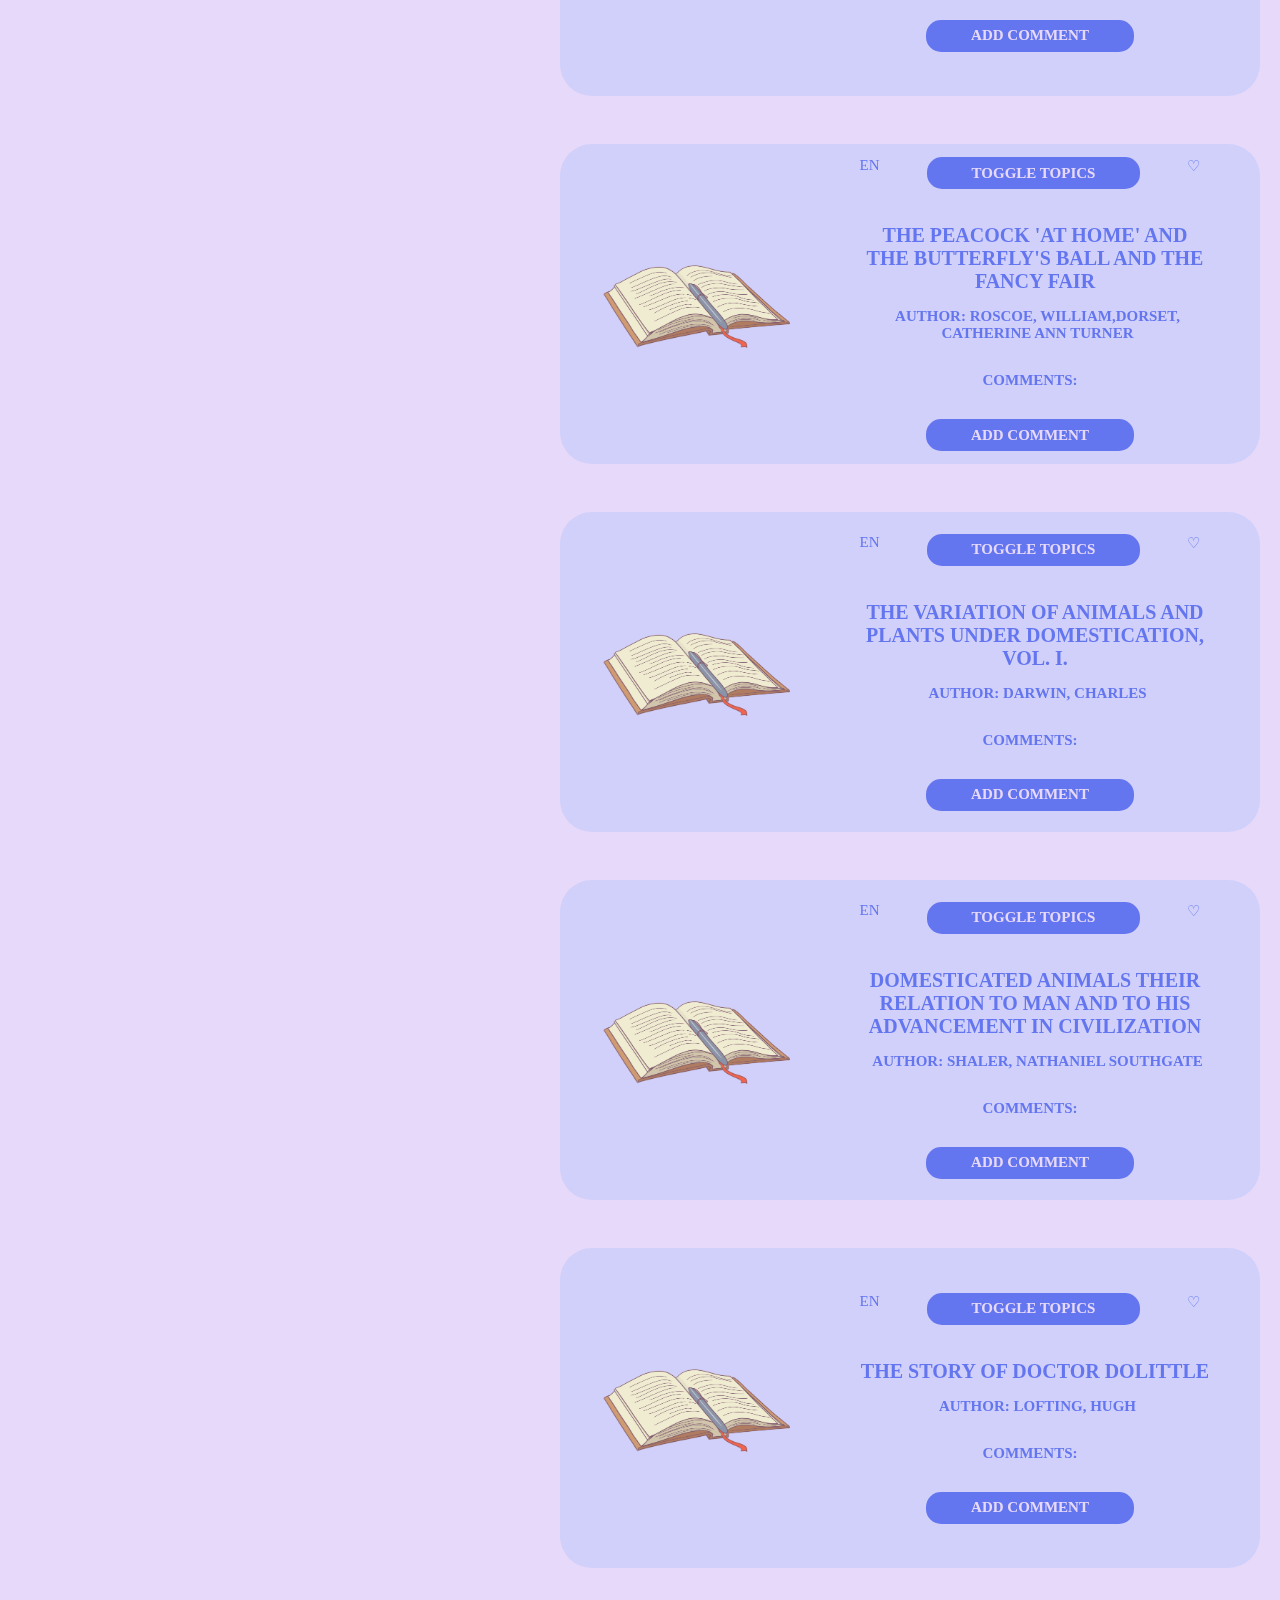
==== commit e15b0f42: "Fix bug in styling" ====
--- a/index.html
+++ b/index.html
@@ -54,7 +54,7 @@
         </section>
         <!-- left nav add book -->
         <section class="add-book">
-          <p class="add-book">Add a Book</p>
+          <p class="add-book-title">Add a Book</p>
           <input type="text" class="add-title-input" name="title" placeholder="Title" required />
           <input type="text" class="add-author-input" name="author" placeholder="Author" required />
           <input
--- a/style.css
+++ b/style.css
@@ -109,12 +109,10 @@
   margin-left: 15px;
   background-color: rgb(125, 136, 255);
   color: #fff5fa;
-
-  text-align: center;
-  border-radius: 1em;
-  font-weight: 600;
-  font-family: Raleway;
-  text-transform: uppercase;
+  text-align: center;
+  border-radius: 1em;
+  font-weight: 600;
+  font-family: Raleway;
 }
 
 .search-button {
@@ -168,9 +166,12 @@
   font-family: Raleway;
   font-weight: 600;
   font-size: 15px;
-  text-transform: uppercase;
   color: rgb(231, 217, 249);
   padding-bottom: 1em;
+}
+
+.add-book-title {
+  text-transform: uppercase;
 }
 
 .add-title-input,
@@ -186,7 +187,6 @@
   font-family: Raleway;
   font-weight: 600;
   font-size: 15px;
-  text-transform: uppercase;
   border-radius: 1em;
 }
 
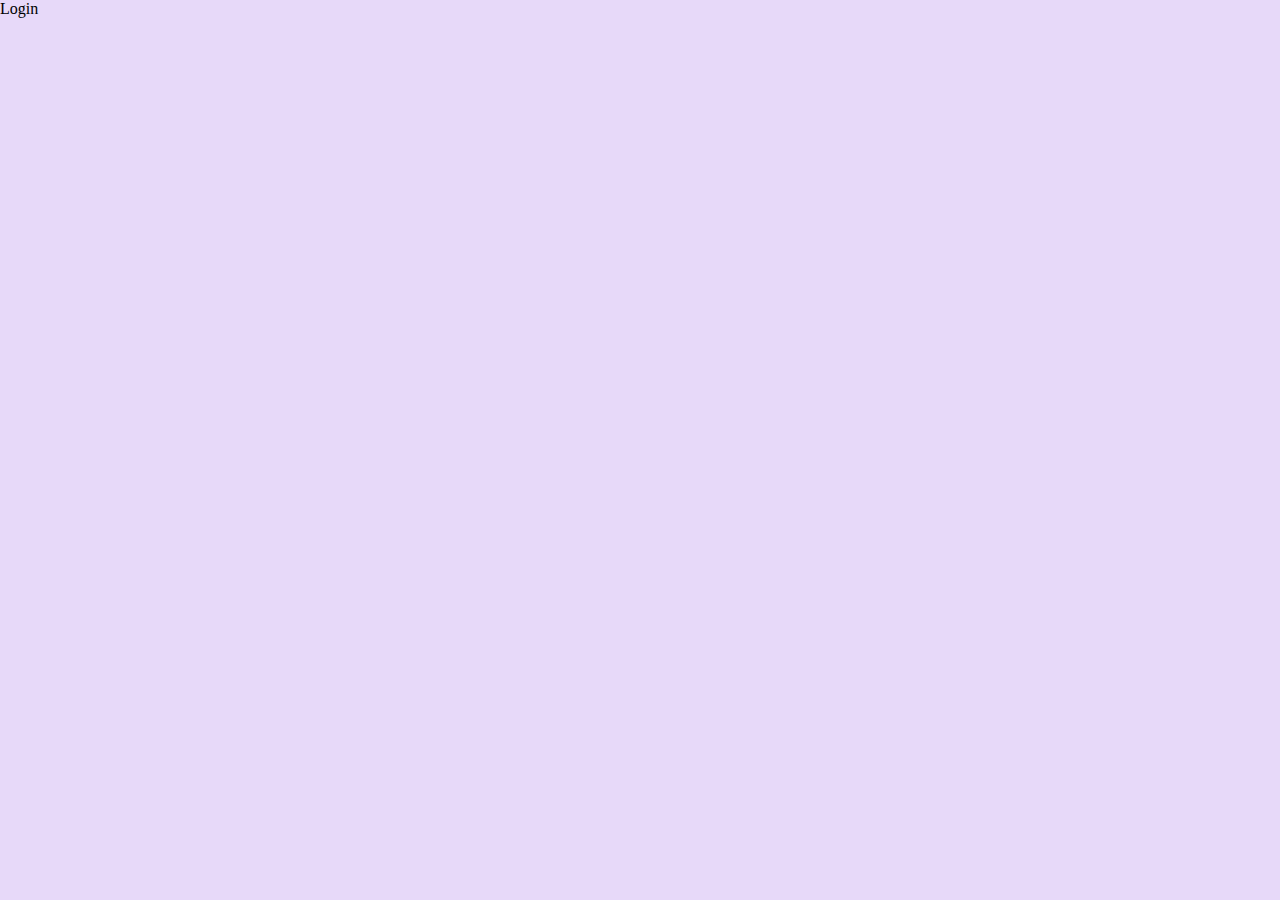
==== commit 9b33fd1c: "Add link to content page from index.html" ====
--- a/index.html
+++ b/index.html
@@ -4,81 +4,10 @@
     <meta charset="UTF-8" />
     <meta http-equiv="X-UA-Compatible" content="IE=edge" />
     <meta name="viewport" content="width=device-width, initial-scale=1.0" />
-    <title>bookshelf-data</title>
+    <title>Alicia's Bookshelf</title>
     <link rel="stylesheet" href="style.css" />
-    <link
-      rel="stylesheet"
-      href="https://fonts.googleapis.com/css2?family=Material+Symbols+Outlined:opsz,wght,FILL,GRAD@20..48,100..700,0..1,-50..200"
-    />
-    <link
-      rel="stylesheet"
-      href="https://fonts.googleapis.com/css2?family=Material+Symbols+Outlined:opsz,wght,FILL,GRAD@48,400,0,0"
-    />
   </head>
   <body>
-    <!-- navbar -->
-    <nav class="navbar">
-      <a href="about.html">About</a>
-      <section class="center-nav">
-        <a href="index.html" class="my-library">Alicia's Library </a>
-        <span> ♥ <span class="fav-books-count">0</span></span>
-      </section>
-      <a href="contact.html">Contact</a>
-    </nav>
-    <!-- book cards -->
-    <section class="main-content">
-      <section class="left-nav">
-        <!-- left nav search -->
-        <section class="search">
-          <span class="material-symbols-outlined"> search </span>
-          <input type="search" placeholder="Search" class="search-input" />
-          <button class="search-button">Go</button>
-        </section>
-        <!-- left nav sort -->
-        <section class="sort-container">
-          <span class="material-symbols-outlined"> sort </span>
-          <label for="sort-button"></label>
-          <select name="sort" class="sort-dropdown">
-            <option value="">sort</option>
-            <option class="ascending-title" value="ascending-title">Title (A to Z)</option>
-            <option class="descending-title" value="descending-title">Title (Z to A)</option>
-            <option class="ascending-author" value="ascending-author">Author (A to Z)</option>
-            <option class="descending-author" value="descending-author">Author (Z to A)</option>
-            <option class="sort-by-most-topics" value="sort-by-most-topics">
-              Sort by most topics
-            </option>
-            <option class="sort-by-least-topics" value="sort-by-least-topics">
-              Sort by least topics
-            </option>
-          </select>
-        </section>
-        <!-- left nav add book -->
-        <section class="add-book">
-          <p class="add-book-title">Add a Book</p>
-          <input type="text" class="add-title-input" name="title" placeholder="Title" required />
-          <input type="text" class="add-author-input" name="author" placeholder="Author" required />
-          <input
-            type="text"
-            class="add-language-input"
-            name="language"
-            placeholder="Language"
-            maxlength="2"
-            required
-          />
-          <input type="text" class="add-topics-input" name="topics" placeholder="Topics" required />
-          <button class="add-book-button">Add Book</button>
-        </section>
-      </section>
-      <!-- main book list content -->
-      <main class="book-list"></main>
-    </section>
-    <!-- scripts -->
-    <script src="js/book-data.js"></script>
-    <script src="js/create-books.js"></script>
-    <script src="js/add-book.js"></script>
-    <script src="js/search.js"></script>
-    <script src="js/sort.js"></script>
-    <script src="js/nav-favorite.js"></script>
-    <script src="index.js"></script>
+    <a href="content.html">Login</a>
   </body>
 </html>
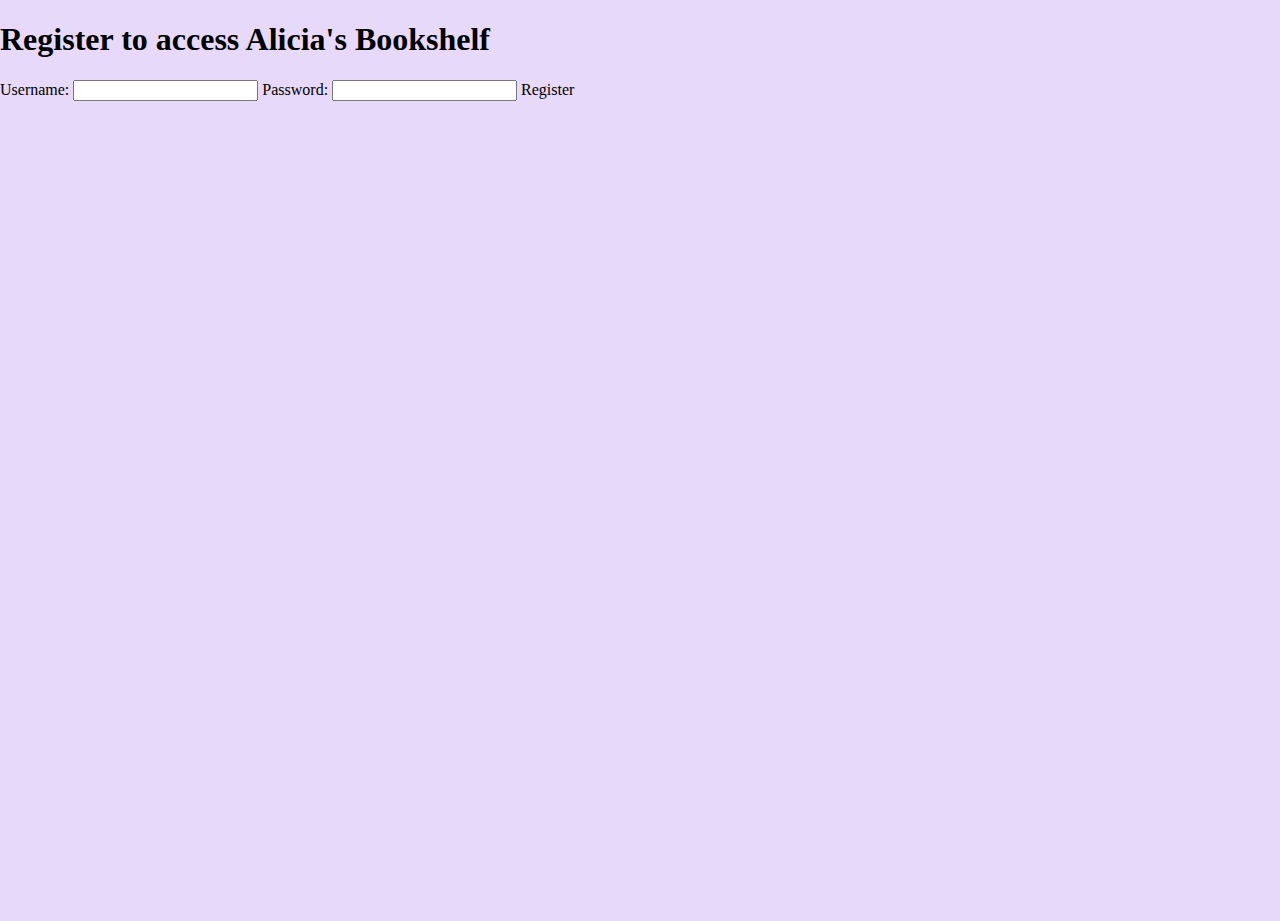
==== commit 57abbc10: "Add inputs to registration page" ====
--- a/index.html
+++ b/index.html
@@ -8,6 +8,11 @@
     <link rel="stylesheet" href="style.css" />
   </head>
   <body>
-    <a href="content.html">Login</a>
+    <h1>Register to access Alicia's Bookshelf</h1>
+    <label>Username:</label>
+    <input type="text" />
+    <label>Password:</label>
+    <input type="text" />
+    <a href="content.html" class="registration-link">Register</a>
   </body>
 </html>
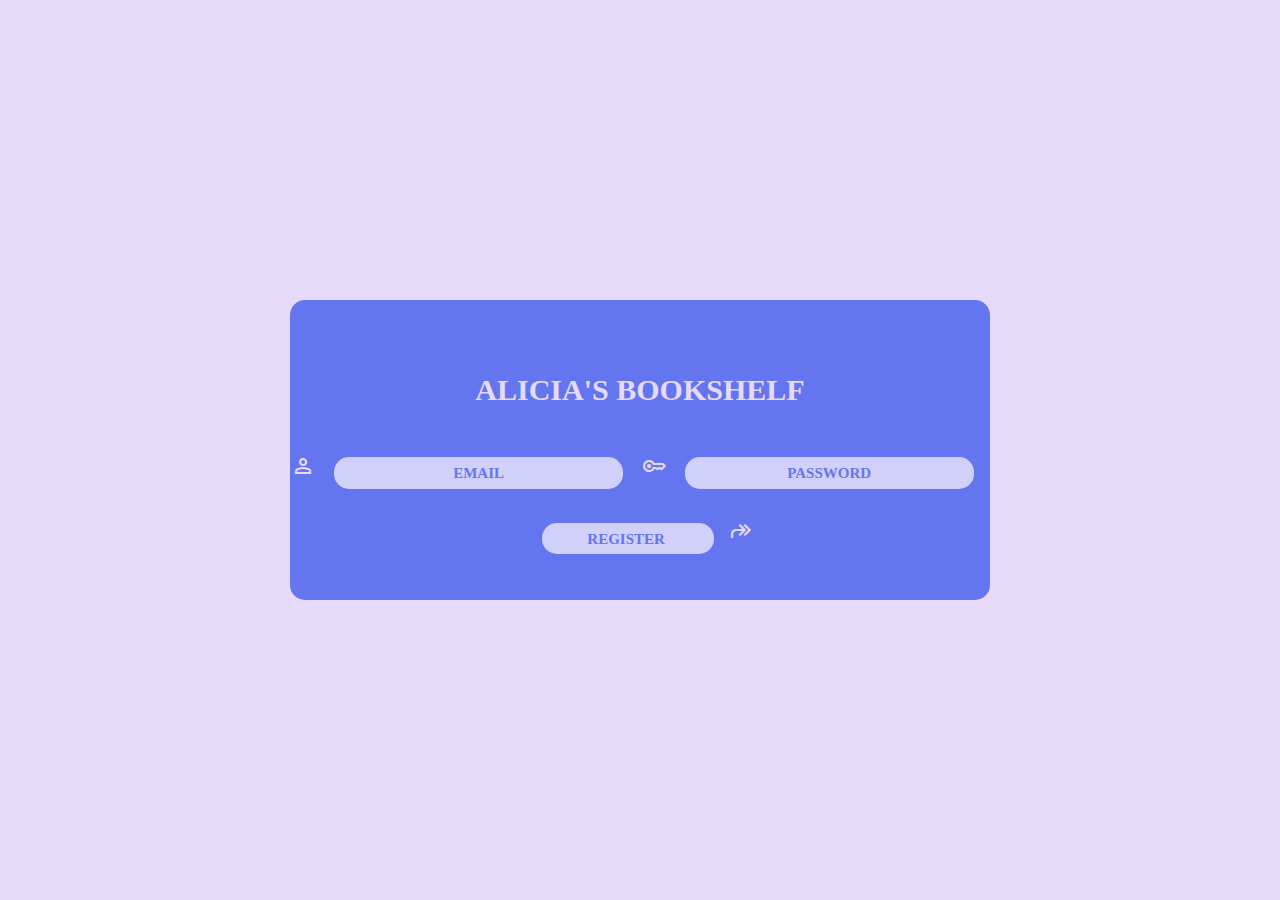
==== commit 108e7f92: "Style registration page" ====
--- a/index.html
+++ b/index.html
@@ -5,14 +5,36 @@
     <meta http-equiv="X-UA-Compatible" content="IE=edge" />
     <meta name="viewport" content="width=device-width, initial-scale=1.0" />
     <title>Alicia's Bookshelf</title>
-    <link rel="stylesheet" href="style.css" />
+    <link rel="stylesheet" href="registration.css" />
+    <link
+      rel="stylesheet"
+      href="https://fonts.googleapis.com/css2?family=Material+Symbols+Outlined:opsz,wght,FILL,GRAD@20..48,100..700,0..1,-50..200"
+    />
+    <link
+      rel="stylesheet"
+      href="https://fonts.googleapis.com/css2?family=Material+Symbols+Outlined:opsz,wght,FILL,GRAD@20..48,100..700,0..1,-50..200"
+    />
+
+    <link
+      rel="stylesheet"
+      href="https://fonts.googleapis.com/css2?family=Material+Symbols+Outlined:opsz,wght,FILL,GRAD@20..48,100..700,0..1,-50..200"
+    />
   </head>
   <body>
-    <h1>Register to access Alicia's Bookshelf</h1>
-    <label>Username:</label>
-    <input type="text" />
-    <label>Password:</label>
-    <input type="text" />
-    <a href="content.html" class="registration-link">Register</a>
+    <section class="registration-page">
+      <section class="registration-card">
+        <h1 class="registration-title">Alicia's Bookshelf</h1>
+        <section>
+          <span class="material-symbols-outlined"> person </span>
+          <input type="text" placeholder="Email" class="registration-input" />
+          <span class="material-symbols-outlined"> key </span>
+          <input type="text" placeholder="Password" class="registration-input" />
+        </section>
+        <section>
+          <a href="content.html" class="registration-link">Register </a>
+          <span class="material-symbols-outlined"> forward </span>
+        </section>
+      </section>
+    </section>
   </body>
 </html>
--- a/registration.css
+++ b/registration.css
@@ -0,0 +1,85 @@
+html,
+body {
+  height: 100%;
+  width: 100%;
+  margin: 0;
+  background-color: rgb(231, 217, 249);
+}
+
+a {
+  text-decoration: none;
+  color: inherit;
+}
+
+.registration-page {
+  height: 100%;
+  width: 100%;
+
+  display: flex;
+  flex-direction: column;
+  justify-content: center;
+  align-items: center;
+  font-family: Raleway;
+  font-weight: 600;
+  font-size: 15px;
+  text-transform: uppercase;
+}
+
+.registration-card {
+  background-color: rgb(100, 118, 239);
+  border-radius: 1em;
+  display: flex;
+  justify-content: center;
+  flex-direction: column;
+  gap: 1em;
+  align-items: center;
+  height: 300px;
+  width: 700px;
+}
+
+.registration-title {
+  color: rgb(231, 217, 249);
+}
+
+.material-symbols-outlined {
+  color: rgb(231, 217, 249);
+}
+
+.registration-input {
+  all: unset;
+  background-color: rgb(208, 208, 250);
+  color: rgb(100, 118, 239);
+  border-radius: 1em;
+  padding: 0.5em;
+  padding-left: 3em;
+  padding-right: 3em;
+  margin: 1em;
+  text-align: center;
+  font-family: Raleway;
+  font-weight: 600;
+  font-size: 15px;
+}
+
+::placeholder {
+  color: rgb(100, 118, 239);
+  text-align: center;
+  font-family: Raleway;
+  font-weight: 600;
+  font-size: 15px;
+  text-transform: uppercase;
+}
+
+.registration-link {
+  all: unset;
+  background-color: rgb(208, 208, 250);
+  color: rgb(100, 118, 239);
+  border-radius: 1em;
+  padding: 0.5em;
+  padding-left: 3em;
+  padding-right: 3em;
+  margin: 1em;
+  text-align: center;
+  font-family: Raleway;
+  font-weight: 600;
+  font-size: 15px;
+}
